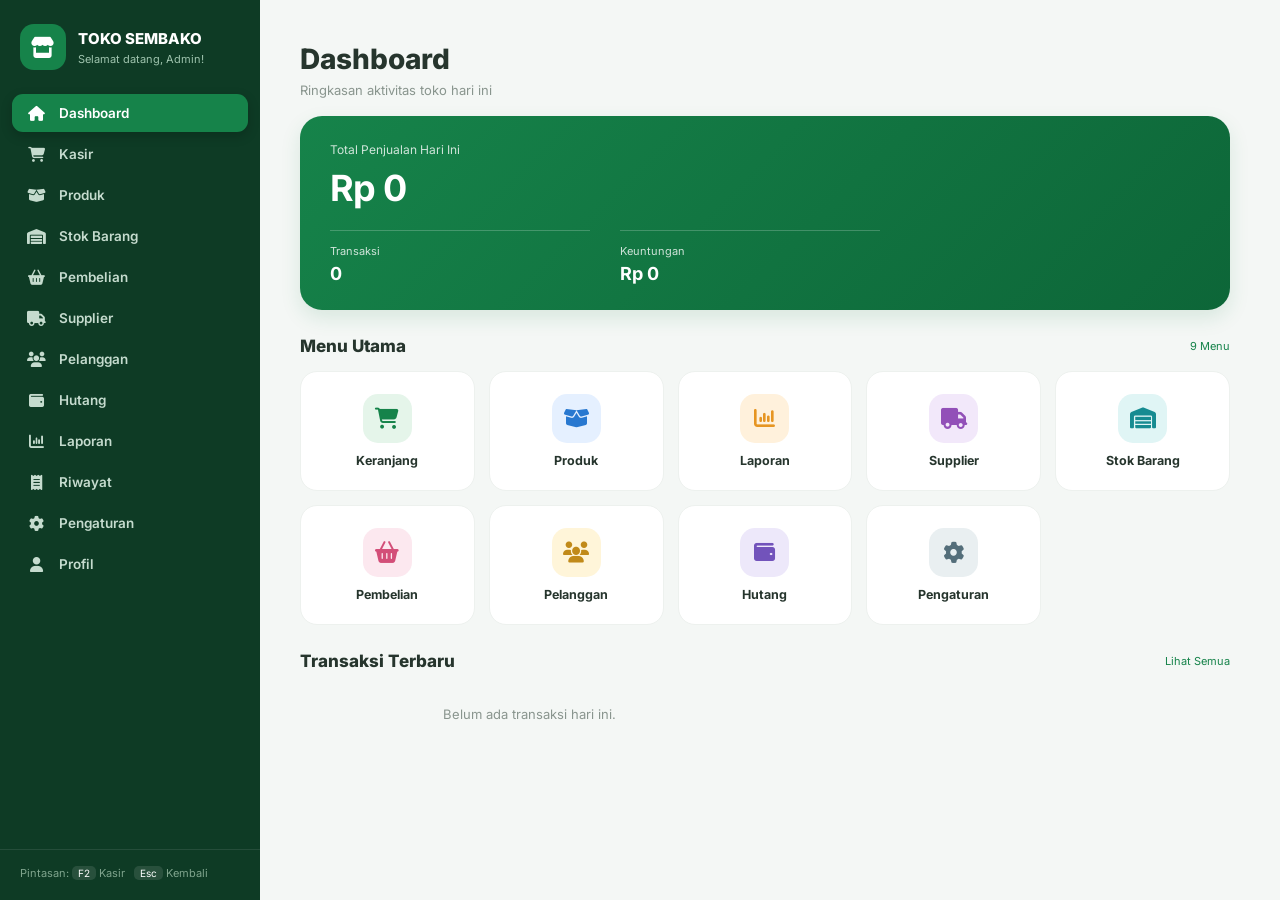
==== offline-desktop/index.html @ 03334be5 "Ralat: logo baru hanya untuk ikon aplikasi terpasang, bukan di dalam aplikasi - kembalikan logo di h" ====
<!DOCTYPE html>
<html lang="id">
<head>
<meta charset="UTF-8">
<meta name="viewport" content="width=device-width, initial-scale=1.0">
<meta name="theme-color" content="#0f2a3d">
<link rel="manifest" href="manifest.json">
<link rel="apple-touch-icon" href="apple-touch-icon.png">
<meta name="apple-mobile-web-app-capable" content="yes">
<meta name="mobile-web-app-capable" content="yes">
<meta name="apple-mobile-web-app-title" content="KASIR APPS">
<script>

if ('serviceWorker' in navigator) {
  navigator.serviceWorker.register('sw.js').catch(function () {});
}
</script>
<title>POS Toko Sembako - Versi Komputer (Offline)</title>

<link rel="stylesheet" href="assets/fonts/inter.css">
<link rel="stylesheet" href="assets/fa/all.min.css">

<style>
* {
  margin: 0;
  padding: 0;
  box-sizing: border-box;
  scrollbar-width: thin;
  scrollbar-color: #B9C8BE transparent;
}

*::-webkit-scrollbar {
  width: 4px;
  height: 4px;
}

*::-webkit-scrollbar-track {
  background: transparent;
}

*::-webkit-scrollbar-thumb {
  background: #B9C8BE;
  border-radius: 4px;
}

body {
  font-family: 'Inter', sans-serif;
  background: #F4F7F5;
  color: #26352D;
}

.app {
  width: 100%;
  max-width: 480px;
  min-height: 100vh;
  margin: auto;
  background: #F8FAF9;
  padding-bottom: 90px;
}

/* HEADER */
.header {
  padding: 22px 20px;
  display: flex;
  align-items: center;
  gap: 12px;
}

.logo {
  width: 46px;
  height: 46px;
  background: #16834A;
  color: white;
  display: flex;
  align-items: center;
  justify-content: center;
  border-radius: 14px;
  font-size: 21px;
}

.brand {
  flex: 1;
}

.brand h3 {
  font-size: 15px;
  font-weight: 800;
}

.brand p {
  font-size: 11px;
  color: #89958E;
  margin-top: 4px;
}

.profile {
  width: 40px;
  height: 40px;
  background: #E5F5EA;
  color: #16834A;
  border-radius: 50%;
  display: grid;
  place-items: center;
  font-size: 20px;
}

/* CONTENT */
.content {
  padding: 0 20px;
}

.heading {
  margin: 8px 0 18px;
}

.heading h1 {
  font-size: 24px;
  font-weight: 800;
}

.heading p {
  font-size: 12px;
  color: #89958E;
  margin-top: 6px;
}

/* SUMMARY */
.summary {
  background: linear-gradient(135deg, #16834A, #0D6638);
  border-radius: 20px;
  padding: 20px;
  color: white;
  box-shadow: 0 8px 20px #16834A20;
}

.summary-label {
  font-size: 12px;
  opacity: .8;
}

.summary h2 {
  font-size: 27px;
  margin: 9px 0 20px;
  letter-spacing: -1px;
}

.summary-info {
  display: grid;
  grid-template-columns: 1fr 1fr;
  gap: 15px;
}

.info-item {
  border-top: 1px solid #ffffff35;
  padding-top: 13px;
}

.info-item small {
  display: block;
  opacity: .8;
  font-size: 11px;
  margin-bottom: 5px;
}

.info-item strong {
  font-size: 14px;
}

/* MENU */
.section-title {
  display: flex;
  align-items: center;
  justify-content: space-between;
  margin: 26px 0 15px;
}

.section-title h3 {
  font-size: 17px;
  font-weight: 800;
}

.section-title span {
  font-size: 11px;
  color: #16834A;
}

.menu-grid {
  display: grid;
  grid-template-columns: repeat(3, 1fr);
  gap: 12px;
}

.menu-card {
  background: white;
  min-height: 112px;
  border: 1px solid #EDF1EE;
  border-radius: 17px;
  display: flex;
  flex-direction: column;
  align-items: center;
  justify-content: center;
  gap: 10px;
  cursor: pointer;
  transition: .2s;
}

.menu-card:active {
  transform: scale(.94);
  background: #F1F8F3;
}

.menu-icon {
  width: 49px;
  height: 49px;
  display: grid;
  place-items: center;
  border-radius: 15px;
  font-size: 21px;
}

.menu-card span {
  font-size: 11px;
  font-weight: 700;
}

/* ICON COLORS */
.green { background:#E5F5EA; color:#16834A; }
.blue { background:#E5F0FF; color:#2878D0; }
.orange { background:#FFF1DC; color:#E69522; }
.purple { background:#F2E8FA; color:#9250B8; }
.cyan { background:#E0F5F5; color:#168B91; }
.pink { background:#FCE8EF; color:#D34E78; }
.yellow { background:#FFF5D9; color:#C18A19; }
.violet { background:#EDE8FA; color:#7253BB; }
.gray { background:#E9EFF1; color:#546E7A; }

/* TRANSACTIONS */
.transaction-list {
  display: flex;
  flex-direction: column;
  gap: 10px;
}

.transaction {
  background: white;
  padding: 13px;
  border-radius: 15px;
  display: flex;
  align-items: center;
  gap: 12px;
  border: 1px solid #EDF1EE;
}

.transaction-icon {
  width: 42px;
  height: 42px;
  background: #E5F5EA;
  color: #16834A;
  border-radius: 12px;
  display: grid;
  place-items: center;
}

.transaction-detail {
  flex: 1;
}

.transaction-detail strong {
  font-size: 12px;
  display: block;
}

.transaction-detail small {
  color: #99A39C;
  font-size: 10px;
  display: block;
  margin-top: 5px;
}

.price {
  color: #16834A;
  font-size: 12px;
  font-weight: 800;
}

/* BOTTOM NAVIGATION */
.bottom-nav {
  position: fixed;
  bottom: 0;
  left: 50%;
  transform: translateX(-50%);
  width: 100%;
  max-width: 480px;
  height: 72px;
  background: white;
  border-top: 1px solid #EDF1EE;
  display: flex;
  justify-content: space-around;
  align-items: center;
  z-index: 10;
  padding-bottom: env(safe-area-inset-bottom);
}

.nav-item {
  border: none;
  background: none;
  display: flex;
  flex-direction: column;
  align-items: center;
  gap: 5px;
  color: #A2ADA5;
  font-size: 10px;
  cursor: pointer;
}

.nav-item i {
  font-size: 19px;
}

.nav-item.active {
  color: #16834A;
  font-weight: 700;
}

.feature-modal {
  position: fixed;
  inset: 0;
  z-index: 20;
  display: none;
  align-items: flex-end;
  justify-content: center;
  background: #17251dcc;
}

.feature-modal.open { display: flex; }
.feature-modal.open:not(.cashier-mode) { align-items: stretch; background: #F8FAF9; }
.feature-modal.open:not(.cashier-mode) .feature-panel {
  width: 100%;
  max-width: 480px;
  height: 100vh;
  height: 100dvh;
  max-height: 100vh;
  max-height: 100dvh;
  padding: 20px 20px 0;
  border-radius: 0;
  display: flex;
  flex-direction: column;
  overflow: hidden;
  position: relative;
}
.feature-modal.open:not(.cashier-mode) .feature-header { flex: 0 0 auto; }
.feature-modal.open:not(.cashier-mode) #featureContent { min-height: 0; flex: 1; overflow-y: auto; margin-right: -20px; padding: 0 20px calc(92px + env(safe-area-inset-bottom)) 0; }
.feature-modal.open:not(.cashier-mode) .feature-bottom-nav {
  position: fixed;
  left: 50%;
  bottom: 0;
  transform: translateX(-50%);
  width: 100%;
  max-width: 480px;
  height: calc(72px + env(safe-area-inset-bottom));
  flex: 0 0 auto;
  margin: 0;
  padding-bottom: env(safe-area-inset-bottom);
  z-index: 21;
}
.feature-modal.cashier-mode {
  align-items: stretch;
  background: #F8FAF9;
}
.feature-modal.cashier-mode .feature-panel {
  height: 100vh;
  max-height: 100vh;
  padding: 0;
  border-radius: 0;
  overflow: hidden;
  display: flex;
  flex-direction: column;
}
.feature-modal.cashier-mode .feature-header { display: none; }
.feature-modal.cashier-mode .feature-bottom-nav { display: none; }
.feature-modal.cashier-mode #featureContent {
  min-height: 0;
  flex: 1;
  display: flex;
  flex-direction: column;
}

.feature-panel {
  width: 100%;
  max-width: 480px;
  max-height: 92vh;
  overflow-y: auto;
  padding: 20px;
  border-radius: 22px 22px 0 0;
  background: #F8FAF9;
}

.feature-header {
  display: flex;
  align-items: center;
  justify-content: space-between;
  margin-bottom: 18px;
}

.feature-header h2 { font-size: 20px; }
.feature-header { gap: 12px; }
.feature-close {
  width: 36px;
  height: 36px;
  border: 0;
  border-radius: 50%;
  background: #E9EFF1;
  color: #26352D;
  font-size: 18px;
  cursor: pointer;
}

.feature-form, .feature-card {
  padding: 15px;
  margin-bottom: 12px;
  border: 1px solid #EDF1EE;
  border-radius: 15px;
  background: white;
}

.feature-form { display: grid; gap: 10px; }
.feature-form > label { color: #53645A; font-size: 12px; font-weight: 700; margin-bottom: -6px; }
.feature-form h3, .feature-card h3 { font-size: 14px; margin-bottom: 4px; }
.feature-form input, .feature-form select, .feature-form textarea {
  width: 100%;
  min-height: 42px;
  padding: 10px 12px;
  border: 1px solid #DCE5DF;
  border-radius: 10px;
  background: white;
  color: #26352D;
  font: inherit;
  font-size: 13px;
}
.feature-form button, .feature-button {
  min-height: 42px;
  border: 0;
  border-radius: 10px;
  padding: 10px 14px;
  background: #16834A;
  color: white;
  font: inherit;
  font-size: 13px;
  font-weight: 700;
  cursor: pointer;
}
.feature-button.secondary { background: #E5F5EA; color: #16834A; }
.feature-button.danger { background: #FCE8EF; color: #B8335D; }
.feature-row { display: flex; align-items: center; gap: 10px; }
.feature-row > :first-child { flex: 1; }
.feature-card p { margin-top: 7px; color: #718078; font-size: 12px; line-height: 1.5; }
.feature-empty { padding: 20px; text-align: center; color: #89958E; font-size: 13px; }
.feature-total { padding: 15px; margin: 12px 0; border-radius: 13px; background: #E5F5EA; color: #16834A; font-weight: 800; }
.purchase-status { display: inline-block; margin-top: 8px; padding: 5px 9px; border-radius: 20px; background: #FFF1DC; color: #A66A10; font-size: 11px; font-weight: 700; }
.purchase-status.paid { background: #E5F5EA; color: #16834A; }
.purchase-details { margin-top: 10px; color: #718078; font-size: 12px; }
.purchase-details summary { color: #16834A; font-weight: 700; cursor: pointer; }
.purchase-actions { display: flex; flex-wrap: wrap; gap: 8px; margin-top: 10px; }
.purchase-actions button { min-height: 36px; padding: 8px 10px; font-size: 11px; }
.cashier-page-header {
  min-height: 58px;
  padding: 10px 16px;
  display: flex;
  align-items: center;
  justify-content: space-between;
  gap: 12px;
  color: white;
  background: #16834A;
  border-bottom: 3px solid #C8A64B;
}
  .cashier-page-header strong { font-size: 15px; font-weight: 800; cursor: pointer; }

.cashier-page-header span { font-size: 13px; white-space: nowrap; }
.cashier-page-content { flex: 1; min-height: 0; overflow-y: auto; margin-right: -12px; padding: 14px 12px 20px; }
.cashier-search { display: flex; gap: 8px; margin-bottom: 10px; }
.cashier-search input { flex: 1; min-width: 0; min-height: 54px; padding: 12px 14px; border: 1px solid #DCE5DF; border-radius: 13px; background: white; color: #26352D; font: inherit; font-size: 15px; }
.camera-button { width: 50px; min-width: 50px; border: 1px solid #DCE5DF; border-radius: 12px; background: white; color: #16834A; font-size: 18px; cursor: pointer; }
.cashier-results { display: grid; gap: 8px; margin-bottom: 10px; }
.cashier-product { width: 100%; text-align: left; border: 1px solid #EDF1EE; border-radius: 12px; padding: 12px; background: white; color: #26352D; cursor: pointer; }
.cashier-product strong, .cashier-product small { display: block; }
.cashier-product small { margin-top: 5px; color: #718078; }
.cashier-cart { display: grid; gap: 9px; }
.cashier-cart-item { padding: 13px; border: 1px solid #DCE5DF; border-left: 4px solid #C8A64B; border-radius: 14px; background: white; }
.cashier-item-top, .cashier-item-bottom { display: flex; align-items: center; justify-content: space-between; gap: 10px; }
.cashier-item-top strong { min-width: 0; overflow-wrap: anywhere; font-size: 14px; }
.cashier-remove { border: 0; background: transparent; color: #89958E; font-size: 16px; cursor: pointer; padding: 4px; }
.cashier-item-bottom { margin-top: 10px; }
.cashier-price-edit { display: inline-flex; align-items: center; gap: 8px; padding: 8px 10px; border: 1px dashed #B9C8BE; border-radius: 10px; background: #F4F7F5; color: #26352D; font-weight: 700; font-size: 12px; cursor: pointer; white-space: nowrap; }
.cashier-quantity { display: flex; align-items: center; gap: 8px; }
.cashier-quantity button { width: 38px; height: 38px; border: 1px solid #DCE5DF; border-radius: 11px; background: white; color: #16834A; font-size: 19px; cursor: pointer; }
.cashier-quantity strong { min-width: 16px; text-align: center; }
.cashier-line-total { text-align: right; font-size: 13px; font-weight: 800; white-space: nowrap; }
.cashier-empty { padding: 24px 12px; text-align: center; color: #89958E; font-size: 13px; }
.cashier-bottom { flex: 0 0 auto; padding: 10px 12px 0; background: #F8FAF9; border-top: 1px solid #E5EBE7; }
.cashier-bottom .cashier-bottom-nav {
  position: static;
  left: auto;
  bottom: auto;
  transform: none;
  width: calc(100% + 24px);
  max-width: none;
  height: 72px;
  margin: 8px -12px 0;
  padding-bottom: env(safe-area-inset-bottom);
  border-radius: 0;
}
.cashier-total { display: flex; align-items: center; justify-content: space-between; gap: 12px; padding: 12px 14px; border-radius: 15px; background: #16834A; color: white; box-shadow: 0 5px 16px #16834A26; }
.cashier-total small { display: block; margin-bottom: 4px; opacity: .82; font-size: 11px; }
.cashier-total strong { font-size: 19px; }
.cashier-pay { width: auto; min-width: 104px; background: #C8A64B; color: #26352D; }
.cashier-pay:disabled { opacity: .55; cursor: not-allowed; }
.cashier-nav { min-height: 56px; display: flex; justify-content: space-around; align-items: center; margin-top: 8px; background: white; border: 1px solid #EDF1EE; border-radius: 13px; }
.cashier-nav button { border: 0; background: none; color: #89958E; display: grid; justify-items: center; gap: 3px; font-size: 10px; cursor: pointer; }
.cashier-nav button i { font-size: 17px; }
.cashier-nav button.active { color: #16834A; font-weight: 700; }
.product-tools { display: grid; gap: 9px; margin-bottom: 12px; }
.product-tools input, .product-tools select { width: 100%; min-height: 48px; padding: 11px 13px; border: 1px solid #DCE5DF; border-radius: 12px; background: white; color: #26352D; font: inherit; font-size: 13px; }
.product-sort-label { margin-top: 2px; color: #718078; font-size: 12px; font-weight: 700; }
.product-hint { color: #89958E; font-size: 11px; }
.report-filters { grid-template-columns: repeat(2, minmax(0, 1fr)); gap: 7px 9px; }
.report-filters .product-sort-label:first-child,
.report-filters #reportPeriod { grid-column: 1 / -1; }
.report-filters .product-sort-label { margin-top: 0; }
.report-filters input,
.report-filters select { min-width: 0; min-height: 42px; padding: 9px 10px; }
.report-chart { min-height: 150px; display: flex; align-items: stretch; gap: 6px; overflow-x: auto; padding: 12px 2px 0; }
.report-chart-day { min-width: 35px; flex: 1; display: flex; flex-direction: column; align-items: center; justify-content: flex-end; gap: 7px; color: #89958E; font-size: 9px; }
.report-chart-bars { width: 100%; height: 118px; display: flex; align-items: flex-end; justify-content: center; gap: 3px; border-bottom: 1px solid #DCE5DF; }
.report-bar { width: 9px; min-height: 3px; border-radius: 5px 5px 0 0; }
.sales-bar { background: #16834A; }
.profit-bar { background: #C8A64B; }
.report-legend { display: flex; flex-wrap: wrap; gap: 8px 14px; color: #718078; font-size: 11px; }
.report-scale-note { margin-top: 6px; color: #89958E; font-size: 10px; line-height: 1.4; }
.report-legend span:first-child { color: #16834A; }
.report-legend span:last-child { color: #A7832F; }
.low-stock-item { display: flex; justify-content: space-between; gap: 10px; padding: 9px 0; border-bottom: 1px solid #EDF1EE; }
.low-stock-item:last-child { border-bottom: 0; }
.low-stock-item span { color: #B8335D; font-weight: 700; white-space: nowrap; }
 .product-transfer { max-width: 900px; }
.product-transfer .product-import-form { max-width: none; padding: 0; margin: 12px 0 0; border: 0; }
.product-list { display: grid; gap: 9px; padding-bottom: 75px; }
.product-list-item { min-height: 72px; display: flex; align-items: center; gap: 12px; padding: 12px; border: 1px solid #EDF1EE; border-radius: 14px; background: white; touch-action: manipulation; user-select: none; -webkit-user-select: none; }
.product-list-icon { width: 44px; height: 44px; flex: 0 0 44px; display: grid; place-items: center; border-radius: 12px; background: #E5F5EA; color: #16834A; }
.product-list-detail { min-width: 0; flex: 1; }
.product-list-detail strong, .product-list-detail small { display: block; overflow-wrap: anywhere; }
.product-list-detail strong { font-size: 13px; }
.product-list-detail small { margin-top: 5px; color: #718078; font-size: 11px; }
.product-list-arrow { color: #A2ADA5; font-size: 12px; }
.product-add-button { position: fixed; z-index: 22; right: max(20px, calc((100vw - 440px) / 2)); bottom: max(92px, calc(72px + env(safe-area-inset-bottom))); width: 56px; height: 56px; border: 0; border-radius: 50%; background: #16834A; color: white; box-shadow: 0 6px 18px #16834A55; font-size: 21px; cursor: pointer; }
@media (min-width: 600px) {
  .feature-modal.cashier-mode { align-items: center; }
  .feature-modal.cashier-mode .feature-panel { height: min(900px, 94vh); max-height: 94vh; border-radius: 22px; }
}
.payment-overlay { position: fixed; inset: 0; z-index: 30; display: flex; align-items: center; justify-content: center; padding: 20px; background: #17251dcc; }
.payment-box { width: 100%; max-width: 440px; padding: 20px; border-radius: 20px; background: #F8FAF9; box-shadow: 0 12px 40px #0003; }
.payment-box h3 { margin-bottom: 14px; }
.payment-change { padding: 12px 14px; border-radius: 12px; background: #E5F5EA; color: #16834A; font-size: 13px; font-weight: 700; }
.payment-change strong { display: block; margin-top: 4px; font-size: 18px; }
.payment-quick-amounts { display: grid; grid-template-columns: repeat(3, minmax(0, 1fr)); gap: 8px; }
.payment-quick-amounts button { min-width: 0; padding: 10px 6px; font-size: 12px; }
.payment-quick-amounts button.selected { background: #16834A; color: white; box-shadow: 0 0 0 2px #16834A30; }
.payment-success { text-align: center; padding: 12px 4px 4px; }
.payment-success-icon { color: #16834A; font-size: 58px; margin: 8px 0 14px; }
.payment-success h3 { margin-bottom: 8px; font-size: 22px; }
.payment-success p { color: #718078; font-size: 13px; }
.payment-success-actions { display: grid; grid-template-columns: 1fr 1fr; gap: 10px; margin-top: 20px; }
.receipt-print { display: none; }
@page { size: 58mm auto; margin: 0; }
@media print {
  body.printing-receipt { width: 58mm !important; min-width: 0 !important; margin: 0 !important; padding: 0 !important; }
  body.printing-receipt * { visibility: hidden !important; }
  body.printing-receipt #receiptPrint,
  body.printing-receipt #receiptPrint * { visibility: visible !important; }
  body.printing-receipt #receiptPrint {
    display: block !important;
    position: absolute;
    left: 0;
    top: 0;
    width: 58mm;
    max-width: 58mm;
    padding: 2mm;
    box-sizing: border-box;
    color: #111;
    background: white;
    font: 10px Arial, sans-serif;
    overflow-wrap: anywhere;
  }
  #receiptPrint h2 { font-size: 14px; }
  #receiptPrint h2, #receiptPrint p { margin: 0 0 6px; }
  #receiptPrint .receipt-header { text-align: center; }
  #receiptPrint .receipt-header h2 { margin-bottom: 4px; }
  #receiptPrint .receipt-line { display: flex; justify-content: space-between; align-items: flex-start; gap: 4px; margin: 5px 0; }
  #receiptPrint .receipt-line span, #receiptPrint .receipt-line strong { min-width: 0; overflow-wrap: anywhere; }
  #receiptPrint .receipt-divider { border-top: 1px dashed #555; margin: 8px 0; }
}
.scanner-video { width: 100%; border-radius: 14px; background: #17251d; }
.camera-overlay { position: fixed; inset: 0; z-index: 40; display: flex; align-items: center; justify-content: center; padding: 20px; background: #17251dcc; }
.camera-box { width: 100%; max-width: 440px; padding: 18px; border-radius: 20px; background: #F8FAF9; }
 .camera-box p { margin: 10px 0; color: #718078; font-size: 13px; }
 .history-transaction { cursor: pointer; }
.history-transaction:focus-visible { outline: 3px solid #16834A55; outline-offset: 2px; }
.history-detail-box { max-height: min(88vh, 720px); overflow-y: auto; padding: 26px 24px 22px; background: #fff; border-radius: 14px; }
.history-receipt { max-width: 430px; margin: 0 auto; color: #26352D; }
.history-receipt-header { text-align: center; padding-bottom: 14px; border-bottom: 1px dashed #C8D4CC; }
.history-receipt-header h2 { margin: 0 0 5px; color: #0E3B25; font-size: 20px; font-weight: 900; }
.history-receipt-header p { margin: 3px 0; color: #718078; font-size: 12px; line-height: 1.45; }
.history-receipt-date { padding: 12px 0; border-bottom: 1px dashed #C8D4CC; color: #718078; text-align: center; font: 12px 'Cascadia Mono','Consolas',monospace; }
.history-detail-items { display: grid; gap: 10px; max-height: 34vh; overflow-y: auto; margin: 12px 0; padding: 4px 0 13px; border-bottom: 1px dashed #C8D4CC; }
.history-detail-item { display: flex; justify-content: space-between; align-items: flex-start; gap: 12px; font-size: 13px; }
.history-detail-item > span { min-width: 0; }
.history-detail-item strong { overflow-wrap: anywhere; }
.history-detail-item small { display: block; margin-top: 4px; color: #718078; }
.history-receipt-summary { display: grid; gap: 9px; }
.history-receipt-row { display: flex; justify-content: space-between; gap: 12px; font-size: 14px; }
.history-receipt-row strong { text-align: right; }
.history-receipt-row.grand { margin-top: 2px; font-size: 16px; font-weight: 800; }
.history-receipt-actions { display: grid; grid-template-columns: 1fr 1.5fr; gap: 9px; margin-top: 20px; }
.history-receipt-actions .feature-button { min-height: 48px; }
.history-receipt-actions .history-edit-button { grid-column: 1 / -1; background: #FFF1DC; color: #A66A10; }
.history-receipt-actions .history-delete-button { grid-column: 1 / -1; background: #FCE8EF; color: #B8335D; }
.product-limit-overlay { position: fixed; inset: 0; z-index: 50; display: flex; align-items: center; justify-content: center; padding: 18px; background: #17251dcc; }
.product-limit-box { position: relative; width: 100%; max-width: 420px; padding: 24px 20px 20px; border-radius: 22px; background: #F8FAF9; box-shadow: 0 12px 40px #0003; text-align: center; }
.product-limit-close { position: absolute; top: 14px; right: 14px; }
.product-limit-icon { width: 58px; height: 58px; display: grid; place-items: center; margin: 0 auto 14px; border-radius: 18px; background: #FFF1DC; color: #E69522; font-size: 25px; }
.product-limit-box h2 { padding: 0 22px; font-size: 19px; }
.product-limit-box > p { margin: 10px 0 18px; color: #718078; font-size: 13px; line-height: 1.55; }
.whatsapp-activation { display: flex; align-items: center; justify-content: center; gap: 8px; width: 100%; min-height: 46px; background: #16834A; color: white; text-decoration: none; }


@media (min-width: 600px) {
  .feature-modal { align-items: center; }
  .feature-panel { border-radius: 22px; }

  body {
    padding: 20px 0;
  }

  .app {
    border-radius: 24px;
    overflow: hidden;
    box-shadow: 0 10px 50px #00000012;
  }

  .bottom-nav {
    bottom: 20px;
    border-radius: 0 0 24px 24px;
  }
}

/* AKUN */
.akun-banner{display:flex;align-items:flex-start;gap:12px;background:#E5F5EA;border:1px solid #CFE9D9;border-radius:16px;padding:13px 14px;margin:0 0 16px}
.akun-banner[hidden]{display:none}
.akun-banner > i{color:#16834A;font-size:18px;margin-top:2px}
.akun-banner > div{flex:1;min-width:0}
.akun-banner strong{display:block;font-size:13px;color:#0D6638}
.akun-banner p{font-size:12px;color:#3d5a49;margin-top:3px;line-height:1.45}
.akun-banner .aksi{display:flex;gap:8px;margin-top:10px}
.akun-banner .aksi button{border:0;border-radius:10px;font:inherit;font-size:12px;font-weight:700;padding:8px 12px;cursor:pointer}
.akun-banner .masuk{background:#16834A;color:#fff}
.akun-banner .nanti{background:transparent;color:#0D6638}
.akun-row{display:flex;align-items:center;gap:12px;margin:12px 0 4px}
.akun-row > div{min-width:0}
.akun-row img,.akun-avatar{width:40px;height:40px;border-radius:50%;background:#E5F5EA;color:#16834A;display:grid;place-items:center;object-fit:cover;flex:none}
.akun-row strong{display:block;font-size:13px}
.akun-row small{display:block;font-size:11px;color:#89958E;overflow:hidden;text-overflow:ellipsis;white-space:nowrap}

/* ===== LENCANA "1" DI PROFIL (ajakan login) ===== */
.side-item, .nav-item { position: relative; }
.notif-badge { position: absolute; top: 50%; right: 14px; transform: translateY(-50%); min-width: 20px; height: 20px; padding: 0 6px; border-radius: 10px; background: #E5484D; color: #fff; font-size: 11px; font-weight: 800; line-height: 20px; text-align: center; box-shadow: 0 0 0 2px #0E3B25; animation: badge-pulse 2s ease-in-out infinite; }
.nav-item .notif-badge { top: 4px; right: calc(50% - 22px); transform: none; box-shadow: 0 0 0 2px #fff; }
.profile .notif-badge { top: -4px; right: -4px; transform: none; box-shadow: 0 0 0 2px #fff; }
.profile { position: relative; }
@keyframes badge-pulse { 0%, 100% { opacity: 1; } 50% { opacity: .65; } }
@media (prefers-reduced-motion: reduce) { .notif-badge { animation: none; } }
@media (max-width: 900px) { .side-item .notif-badge { top: 6px; right: calc(50% - 22px); transform: none; } }
.akun-card.belum { border: 1px solid #F2C14E; background: #FFFBEF; }

/* ===== HUTANG: tampilan rapi ===== */
#featureContent .debt-form, .debt-summary, .debt-list-head, .debt-hint, .debt-card { max-width: 760px; }
.debt-summary { display: grid; grid-template-columns: 1fr 1fr; gap: 12px; margin-bottom: 12px; }
.debt-summary > div { padding: 14px 18px; border-radius: 14px; background: #E5F5EA; }
.debt-summary small { display: block; color: #4C6B58; font-size: 11.5px; font-weight: 700; }
.debt-summary strong { display: block; margin-top: 4px; color: #0D6638; font-size: 20px; }
.debt-form-row { display: grid; grid-template-columns: minmax(0, 1fr) minmax(0, 200px) auto; gap: 10px; }
.debt-list-head { display: flex; align-items: center; justify-content: space-between; gap: 10px; margin: 20px 0 4px; }
.debt-list-head h3 { font-size: 15px; }
.debt-transfer { display: flex; gap: 8px; }
.debt-transfer .feature-button { min-height: 36px; padding: 0 12px; font-size: 12px; }
.debt-hint { margin: 0 0 10px; color: #89958E; font-size: 11.5px; line-height: 1.45; }
.debt-card { padding: 16px 18px; }
.debt-main { display: flex; align-items: center; justify-content: space-between; gap: 12px; }
.debt-info { min-width: 0; }
.debt-info h3 { margin: 0; font-size: 15px; overflow-wrap: anywhere; }
.debt-info small { display: block; margin-top: 3px; color: #718078; font-size: 12px; }
.debt-remaining { flex: none; text-align: right; }
.debt-remaining small { display: block; color: #89958E; font-size: 11px; }
.debt-remaining strong { display: block; color: #B35A00; font-size: 17px; }
.debt-remaining.paid strong { color: #16834A; }
.debt-remaining .purchase-status { margin-top: 6px; }
.debt-pay { display: flex; gap: 8px; margin-top: 12px; padding-top: 12px; border-top: 1px solid #EDF1EE; }
.debt-pay input { flex: 1; min-width: 0; min-height: 42px; padding: 10px 12px; border: 1px solid #DCE5DF; border-radius: 10px; background: white; color: #26352D; font: inherit; font-size: 13px; }
@media (max-width: 560px) {
  .debt-form-row { grid-template-columns: 1fr; }
  .debt-summary strong { font-size: 17px; }
}

/* ===== PELANGGAN / SUPPLIER / PEMBELIAN / PENGATURAN: tampilan rapi ===== */
#featureContent .tidy-form, .tidy-summary, .tidy-head, .tidy-hint, .tidy-contact, .tidy-purchase, .tidy-request { max-width: 760px; }
.tidy-summary { display: grid; grid-template-columns: repeat(3, minmax(0, 1fr)); gap: 12px; margin-bottom: 12px; }
.tidy-summary > div { padding: 14px 18px; border-radius: 14px; background: #E5F5EA; }
.tidy-summary small { display: block; color: #4C6B58; font-size: 11.5px; font-weight: 700; }
.tidy-summary strong { display: block; margin-top: 4px; color: #0D6638; font-size: 18px; overflow-wrap: anywhere; }
.tidy-form-row { display: grid; grid-template-columns: minmax(0, 1fr) minmax(0, 1fr) auto; gap: 10px; }
.tidy-two { display: grid; grid-template-columns: 1fr 1fr; gap: 10px; }
.tidy-pay-row { display: grid; grid-template-columns: minmax(0, 220px) minmax(0, 1fr); gap: 10px; }
.tidy-head { display: flex; align-items: center; justify-content: space-between; gap: 10px; margin: 20px 0 8px; }
.tidy-head h3 { font-size: 15px; }
.tidy-transfer { display: flex; gap: 8px; }
.tidy-transfer .feature-button { min-height: 36px; padding: 0 12px; font-size: 12px; }
.tidy-hint { margin: 0 0 10px; color: #89958E; font-size: 11.5px; line-height: 1.45; }
.tidy-contact { display: flex; align-items: center; gap: 12px; padding: 12px 16px; margin-bottom: 10px; }
.tidy-avatar { flex: none; width: 40px; height: 40px; display: grid; place-items: center; border-radius: 50%; background: #E5F5EA; color: #16834A; font-size: 16px; }
.tidy-info { flex: 1; min-width: 0; }
.tidy-info h3 { margin: 0; font-size: 14.5px; overflow-wrap: anywhere; }
.tidy-info small { display: block; margin-top: 2px; color: #718078; font-size: 12px; }
.tidy-contact .feature-button { flex: none; min-height: 36px; padding: 0 14px; font-size: 12px; }
.tidy-purchase { padding: 16px 18px; }
.tidy-main { display: flex; align-items: center; justify-content: space-between; gap: 12px; }
.tidy-right { flex: none; text-align: right; }
.tidy-right strong { display: block; color: #26352D; font-size: 16px; }
.tidy-right .purchase-status { margin-top: 6px; }
.tidy-purchase .purchase-details { margin-top: 12px; padding-top: 10px; border-top: 1px solid #EDF1EE; }
.tidy-item { display: grid; gap: 9px; margin: 0 0 10px; padding: 12px; background: #F8FAF9; }
.tidy-item .tidy-item-del { justify-self: end; min-height: 34px; padding: 0 12px; font-size: 12px; }
a.tidy-wa { display: flex; align-items: center; justify-content: center; gap: 8px; margin-top: 12px; text-decoration: none; }
@media (max-width: 560px) {
  .tidy-form-row, .tidy-two, .tidy-pay-row { grid-template-columns: 1fr; }
  .tidy-summary { grid-template-columns: 1fr 1fr; }
  .tidy-summary strong { font-size: 16px; }
}

/* ===== PROFIL & PENGATURAN ===== */
.tidy-field label { display: block; margin-bottom: 6px; color: #53645A; font-size: 12px; font-weight: 700; }

/* ===== VERSI KOMPUTER ===== */
:root { --side-w: 260px; }
html { scrollbar-gutter: stable; overflow-x: hidden; }
body { padding: 0 !important; background: #F4F7F5; overflow-x: hidden; }
.sidebar { position: fixed; z-index: 25; top: 0; left: 0; bottom: 0; width: var(--side-w); display: flex; flex-direction: column; background: #0E3B25; color: #fff; overflow-y: auto; }
.sidebar .header { padding: 24px 20px 18px; }
.sidebar .brand h3 { font-size: 15px; color: #fff; }
.sidebar .brand p { color: #9FC4AE; }
.sidebar .profile { display: none; }
.side-nav { display: grid; gap: 3px; padding: 6px 12px; flex: 1; align-content: start; }
.side-item { display: flex; align-items: center; gap: 13px; width: 100%; padding: 11px 14px; border: 0; border-radius: 11px; background: transparent; color: #C5DBCE; font: inherit; font-size: 13.5px; font-weight: 600; text-align: left; cursor: pointer; transition: background .15s, color .15s; }
.side-item i { width: 20px; text-align: center; font-size: 15px; }
.side-item:hover { background: #ffffff14; color: #fff; }
.side-item.active { background: #16834A; color: #fff; box-shadow: 0 4px 12px #0003; }
.side-foot { padding: 16px 20px 20px; color: #7FA48D; font-size: 11px; border-top: 1px solid #ffffff18; }
.side-foot kbd { padding: 1px 6px; border-radius: 5px; background: #ffffff1c; color: #fff; font: inherit; font-size: 10px; }

.app { width: calc(100% - var(--side-w)); max-width: none; margin: 0 0 0 var(--side-w); padding-bottom: 40px; border-radius: 0 !important; box-shadow: none !important; background: #F4F7F5; overflow: visible !important; }
.content { max-width: 1100px; margin: 0 auto; padding: 34px 40px; }
.heading h1 { font-size: 28px; }
.heading p { font-size: 13px; }
.summary { padding: 26px 30px; border-radius: 22px; }
.summary h2 { font-size: 36px; }
.summary-info { grid-template-columns: repeat(2, minmax(0, 260px)); gap: 30px; }
.info-item strong { font-size: 18px; }
.menu-grid { grid-template-columns: repeat(auto-fill, minmax(150px, 1fr)); gap: 14px; }
.menu-card { min-height: 120px; }
.menu-card:hover { border-color: #16834A55; box-shadow: 0 6px 18px #16834A14; transform: translateY(-2px); }
.menu-card span { font-size: 12.5px; }
.transaction-list { display: grid; grid-template-columns: repeat(auto-fill, minmax(320px, 1fr)); gap: 12px; }
.transaction-detail strong { font-size: 13px; }
.section-title span[onclick]:hover { text-decoration: underline; }
.akun-banner { max-width: 640px; }
.bottom-nav, .feature-bottom-nav, .cashier-bottom-nav, .feature-modal .bottom-nav { display: none !important; }

/* modal fitur -> area konten di kanan sidebar */
.feature-modal { left: var(--side-w) !important; }
.feature-modal.open { display: flex; background: #F4F7F5 !important; align-items: stretch !important; }
.feature-modal.open:not(.cashier-mode) .feature-panel { max-width: 1040px !important; width: 100%; margin: 0 auto; padding: 32px 40px 0 !important; background: transparent; }
.feature-modal.open:not(.cashier-mode) #featureContent { margin-right: 0 !important; padding: 0 0 40px 0 !important; }
.feature-header h2 { font-size: 26px; }
.feature-close { width: 40px; height: 40px; transition: background .15s; }
.feature-close:hover { background: #D7E3DA; }
.feature-panel { max-height: none; }
.feature-card, .feature-form { padding: 20px; border-radius: 16px; }
.feature-form { max-width: 560px; }
.payment-overlay .feature-form, .product-limit-box .feature-form, .feature-card .feature-form { max-width: none; }
.product-tools { grid-template-columns: 1fr 220px auto; align-items: end; max-width: 900px; }
.product-tools .product-sort-label, .product-tools .product-hint { grid-column: 1 / -1; }
.product-tools .product-sort-label { display: none; }
.product-list { grid-template-columns: repeat(2, minmax(0, 1fr)); padding-bottom: 90px; }
.product-list-item { cursor: pointer; }
.product-list-item:hover { border-color: #16834A55; background: #FBFDFC; }
.product-add-button { right: 44px !important; bottom: 36px !important; width: 60px; height: 60px; }
.product-add-button:hover { background: #0D6638; }
#stockList, #featureContent > .feature-card { max-width: 760px; }
#stockList { display: grid; grid-template-columns: repeat(2, minmax(0, 1fr)); gap: 12px; max-width: none; }
#stockList .feature-card { margin-bottom: 0; }
.report-filters { grid-template-columns: repeat(auto-fit, minmax(160px, 1fr)); max-width: 760px; }
.report-chart { min-height: 220px; }
.report-chart-bars { height: 180px; }
.report-bar { width: 14px; }
.low-stock-item:hover { background: #FBFDFC; }
.history-transaction { cursor: pointer; }

/* kasir */
.feature-modal.cashier-mode { align-items: stretch !important; }
.feature-modal.cashier-mode .feature-panel { height: 100vh !important; max-height: 100vh !important; width: 100%; max-width: 1040px; margin: 0 auto; border-radius: 0 !important; background: #F8FAF9; box-shadow: 0 0 40px #0000000d; }
.cashier-page-header { min-height: 66px; padding: 12px 28px; }
.cashier-page-header strong { font-size: 18px; }
.cashier-page-content { margin-right: 0; padding: 22px 28px 24px; }
.cashier-search input { min-height: 58px; font-size: 16px; }
.camera-button { width: 58px; min-width: 58px; }
.cashier-results { grid-template-columns: repeat(2, minmax(0, 1fr)); }
.cashier-product:hover { border-color: #16834A66; background: #F1F8F3; }
.cashier-cart-item { padding: 14px 18px; }
.cashier-item-bottom { display: grid; grid-template-columns: auto 1fr auto; gap: 18px; }
.cashier-quantity { justify-content: center; }
.cashier-bottom { padding: 14px 28px; }
.cashier-total { padding: 16px 22px; }
.cashier-total strong { font-size: 26px; }
.cashier-pay { min-width: 160px; min-height: 52px; font-size: 15px; }
.payment-box { max-width: 480px; }

/* kasir: layout keranjang meniru index (tabel kiri, panel kanan) */
.feature-modal.cashier-mode .feature-panel { max-width: 1280px; }
.cashier-grid { display: grid; grid-template-columns: 1.5fr 1fr; gap: 18px; align-items: stretch; }
.cashier-tablewrap { display: flex; flex-direction: column; min-height: 0; max-height: calc(100vh - 66px - 46px); background: white; border-left: 5px solid #C8A64B; border-radius: 12px; box-shadow: 0 8px 22px #16834A24; overflow: hidden; }
.cashier-title-bar { display: flex; align-items: center; justify-content: space-between; padding: 14px 18px; color: white; background: linear-gradient(135deg, #1C9A57, #0F6B3A); border-bottom: 2px solid #C8A64B; }
.cashier-title-bar .ctb-label { display: flex; align-items: center; gap: 8px; font-size: 14px; font-weight: 800; letter-spacing: .02em; }
.cashier-title-bar .ctb-count { font-size: 11.5px; font-weight: 700; padding: 3px 10px; border-radius: 20px; background: #ffffff24; }
.cashier-table-scroll { flex: 1; min-height: 0; overflow: auto; }
.cashier-table { width: 100%; table-layout: fixed; border-collapse: collapse; font-size: 15px; }
.cashier-table thead th { position: sticky; top: 0; z-index: 2; padding: 10px; text-align: left; white-space: nowrap; background: #F4F7F5; color: #5E6E65; font-size: 11px; font-weight: 700; letter-spacing: .03em; text-transform: uppercase; box-shadow: 0 1px 0 #DCE5DF; }
.cashier-table .th-price { width: 150px; }
.cashier-table .th-qty { width: 116px; }
.cashier-table .th-unit { width: 76px; text-align: center; }
.cashier-table .th-total { width: 120px; text-align: right; }
.cashier-table .th-del { width: 44px; }
.cashier-table td { padding: 10px; border-bottom: 1px solid #E5EBE7; vertical-align: middle; color: #26352D; }
.cashier-table tbody tr:last-child td { border-bottom: none; }
.cashier-table tbody tr:hover { background: #F4F7F5; }
.cashier-table .ct-name { font-size: 16px; font-weight: 700; overflow-wrap: anywhere; }
.cashier-table .cashier-price-edit { padding: 4px 6px; margin: -4px -6px; border: 1px dashed transparent; border-radius: 5px; background: none; font: inherit; font-size: 15px; font-weight: 700; color: #26352D; cursor: pointer; white-space: nowrap; }
.cashier-table .cashier-price-edit:hover { border-color: #16834A; background: #E8F4EC; color: #0F6B3A; }
.cashier-table .cashier-price-edit i { font-size: 10.5px; color: #89958E; }
.cashier-table .cashier-quantity { gap: 6px; justify-content: flex-start; }
.cashier-table .cashier-quantity button { width: 28px; height: 28px; border-radius: 6px; font-size: 17px; line-height: 1; background: #F4F7F5; }
.cashier-table .cashier-quantity strong { min-width: 22px; font-size: 16px; }
.cashier-table .ct-unit { text-align: center; }
.cashier-table .unit-tag { display: inline-block; padding: 2px 8px; border-radius: 4px; background: #F4F7F5; color: #718078; font-size: 13px; font-weight: 700; text-transform: lowercase; }
.cashier-table .ct-total { text-align: right; font-size: 16px; font-weight: 800; }
.cashier-table .cashier-remove { font-size: 17px; padding: 6px 8px; }
.cashier-table .cashier-remove:hover { color: #C0392B; }
.cashier-table .cashier-empty { padding: 26px 10px; }
.cashier-side { display: grid; gap: 14px; }
.cashier-panel { padding: 14px; background: white; border: 1px solid #E5EBE7; border-radius: 12px; box-shadow: 0 4px 14px #16834A12; }
.cashier-panel .cashier-label { display: block; margin-bottom: 6px; color: #5E6E65; font-size: 11px; font-weight: 700; letter-spacing: .04em; text-transform: uppercase; }
.cashier-panel .cashier-search { margin-bottom: 0; }
.cashier-panel .cashier-results { grid-template-columns: 1fr; margin: 10px 0 0; max-height: 240px; overflow-y: auto; }
.cashier-panel .cashier-results:empty { display: none; }
.cashier-invoice { text-align: right; }
.cashier-invoice-big { margin-top: 2px; font-size: clamp(26px, 3vw, 38px); font-weight: 900; line-height: 1.15; color: #26352D; }
.cashier-sum-row { display: flex; justify-content: space-between; padding: 6px 0; font-size: 14px; color: #5E6E65; }
.cashier-sum-row.grand { margin-top: 4px; padding-top: 10px; border-top: 1px dashed #DCE5DF; font-size: 17px; font-weight: 800; color: #16834A; }
.cashier-actions { display: flex; gap: 10px; }
.cashier-actions button { min-height: 52px; border: 0; border-radius: 10px; font: inherit; font-size: 15px; font-weight: 800; cursor: pointer; }
.cashier-actions .cashier-cancel { flex: .5; background: transparent; border: 1px solid #DCE5DF; color: #5E6E65; }
.cashier-actions .cashier-cancel:disabled { opacity: .5; cursor: not-allowed; }
.cashier-actions .cashier-cancel:hover { border-color: #C0392B; color: #C0392B; }
.cashier-actions .cashier-pay { flex: 1; min-width: 0; background: #16834A; color: white; }
.cashier-actions .cashier-pay:hover:not(:disabled) { background: #0F6B3A; }
.cashier-actions .cashier-pay:disabled { background: #89958E; opacity: 1; }
@media (max-width: 1100px) {
  .cashier-grid { grid-template-columns: 1fr; }
  .cashier-tablewrap { max-height: 45vh; }
}

/* notifikasi & dialog di dalam aplikasi (pengganti alert/confirm) */
#toastHost { position: fixed; z-index: 90; left: var(--side-w); right: 0; bottom: 24px; display: flex; flex-direction: column; align-items: center; gap: 8px; padding: 0 16px; pointer-events: none; }
.app-toast { max-width: min(520px, 100%); padding: 12px 18px; border-radius: 12px; background: #26352D; color: white; font-size: 14px; font-weight: 600; line-height: 1.4; box-shadow: 0 10px 28px #0000003d; border-left: 5px solid #C8A64B; animation: toastIn .18s ease-out; transition: opacity .35s, transform .35s; }
.app-toast.success { border-left-color: #2FBF71; }
.app-toast.warning { border-left-color: #E5A93B; }
.app-toast.error { border-left-color: #E5533D; }
.app-toast.leaving { opacity: 0; transform: translateY(8px); }
@keyframes toastIn { from { opacity: 0; transform: translateY(8px); } to { opacity: 1; transform: none; } }
.app-dialog-overlay { position: fixed; inset: 0; z-index: 80; display: flex; align-items: center; justify-content: center; padding: 18px; background: #17251dcc; }
.app-dialog { width: 100%; max-width: 440px; padding: 22px; border-radius: 18px; background: white; box-shadow: 0 20px 50px #0000004d; }
.app-dialog h2 { margin-bottom: 8px; font-size: 18px; color: #26352D; }
.app-dialog p { margin-bottom: 16px; color: #5E6E65; font-size: 14px; line-height: 1.5; white-space: pre-line; }
.app-dialog input { width: 100%; min-height: 46px; margin-bottom: 16px; padding: 10px 12px; border: 1px solid #DCE5DF; border-radius: 10px; font: inherit; font-size: 15px; }
.app-dialog input:focus { outline: 2px solid #16834A55; border-color: #16834A; }
.app-dialog-actions { display: flex; justify-content: flex-end; gap: 10px; }
.app-dialog-actions button { min-height: 44px; min-width: 96px; padding: 10px 18px; border: 0; border-radius: 10px; font: inherit; font-size: 14px; font-weight: 700; cursor: pointer; }
.app-dialog-actions .dlg-cancel { background: #E5F5EA; color: #16834A; }
.app-dialog-actions .dlg-ok { background: #16834A; color: white; }
.app-dialog-actions .dlg-ok.danger { background: #C0392B; }
.app-dialog-actions button:focus-visible { outline: 3px solid #C8A64B; outline-offset: 2px; }
 .product-tools .product-add-inline { width: auto; min-height: 48px; padding: 0 20px; white-space: nowrap; border: 0; border-radius: 12px; background: #16834A; color: white; font: inherit; font-size: 14px; font-weight: 700; cursor: pointer; }
.product-tools .product-add-inline:hover { background: #0D6638; }
.product-tools .product-add-inline i { margin-right: 6px; }
.product-toolbar-actions { display: flex; flex-wrap: wrap; align-items: center; gap: 7px; }
.product-tools .product-transfer-button { min-height: 40px; display: inline-flex; align-items: center; justify-content: center; gap: 6px; padding: 0 10px; border: 1px solid #CFE3D5; border-radius: 10px; background: #E5F5EA; color: #16834A; font: inherit; font-size: 11px; font-weight: 800; white-space: nowrap; cursor: pointer; }
.product-tools .product-transfer-button:hover { background: #D6EFDE; }
.product-tools .product-transfer-button i { font-size: 12px; }
.product-import-input { display: none !important; }

/* ===== PRODUK: toolbar rapi (cari + tambah, sortir di bawah) & import/export di baris judul ===== */
.feature-header-actions { display: flex; align-items: center; gap: 8px; margin-left: auto; }
.feature-header-actions:empty { display: none; }
.feature-header-actions .product-transfer-button { min-height: 40px; display: inline-flex; align-items: center; justify-content: center; gap: 6px; padding: 0 14px; border: 1px solid #CFE3D5; border-radius: 10px; background: #E5F5EA; color: #16834A; font: inherit; font-size: 12px; font-weight: 800; white-space: nowrap; cursor: pointer; }
.feature-header-actions .product-transfer-button:hover { background: #D6EFDE; }
.feature-header-actions .product-transfer-button i { font-size: 12px; }
#featureContent .product-tools.product-toolbar { grid-template-columns: minmax(0, 1fr) auto; align-items: stretch; gap: 10px; max-width: 900px; }
#featureContent .product-tools.product-toolbar #productSearch { grid-column: 1; }
#featureContent .product-tools.product-toolbar .product-add-inline { grid-column: 2; grid-row: 1; }
#featureContent .product-tools.product-toolbar #productSort { grid-column: 1; grid-row: 2; }
#featureContent .product-tools.product-toolbar .product-hint { grid-column: 1 / -1; grid-row: 3; margin: 0; }
@media (max-width: 480px) {
  .feature-header-actions .product-transfer-button { padding: 0 10px; font-size: 11px; }
  #featureContent .product-tools.product-toolbar .product-add-inline { padding: 0 14px; }
}
/* Import/Export: di bawah tombol Tambah Produk, sejajar kolom sortir */
#featureContent .product-tools.product-toolbar .product-transfer-inline { grid-column: 2; grid-row: 2; display: flex; gap: 8px; align-items: stretch; }
#featureContent .product-tools.product-toolbar .product-transfer-inline .product-transfer-button { flex: 1; min-height: 48px; padding: 0 14px; font-size: 13px; border-radius: 12px; }
@media (max-width: 480px) {
  #featureContent .product-tools.product-toolbar .product-transfer-inline { gap: 6px; }
  #featureContent .product-tools.product-toolbar .product-transfer-inline .product-transfer-button { padding: 0 9px; font-size: 12px; }
}
.product-toolbar { grid-template-columns: minmax(0, 1fr); }
@media (min-width: 901px) {
  .product-toolbar { grid-template-columns: minmax(0, 1fr) 220px auto; }
  .product-toolbar-actions { grid-column: 1 / -1; justify-content: flex-end; }
}


@media (max-width: 900px) {
  :root { --side-w: 76px; }
  .side-item span, .sidebar .brand, .side-foot { display: none; }
  .side-item { justify-content: center; padding: 13px 0; }
  .sidebar .header { justify-content: center; padding: 18px 0; }
  .content { padding: 24px 20px; }
  .product-list, #stockList { grid-template-columns: 1fr; }
}

/* ===== KASIR: panel kanan (cari produk & pembayaran) + pop-up konfirmasi ===== */
.cashier-side.ks { --ks-navy:#0E3B25; --ks-blue:#16834A; --ks-line:#CFE3D5; --ks-soft:#F1F8F3; --ks-mut:#718078; --ks-mono:'Cascadia Mono','Consolas','DejaVu Sans Mono',Menlo,monospace; display:flex; flex-direction:column; gap:14px; }
@media (min-width: 1101px) { .cashier-side.ks { min-height: calc(100vh - 66px - 46px); } }
.ks-card { padding:14px; background:#fff; border:1px solid var(--ks-line); border-radius:14px; }
.ks-card.ks-grow { flex:1; }
.ks-label { display:block; margin-bottom:6px; color:var(--ks-mut); font-size:11.5px; font-weight:700; letter-spacing:.04em; text-transform:uppercase; }
.ks-row { display:flex; align-items:center; gap:10px; }
.ks-row + .ks-row { margin-top:10px; }
.ks-row .ks-label { margin:0; }
.ks-input { flex:1; min-width:0; height:48px; padding:0 14px; border:1px solid #DCE5DF; border-radius:10px; background:#fff; color:var(--ks-navy); font:inherit; font-size:15px; }
.ks-input::placeholder { color:#89958E; }
.ks-input:focus { outline:none; border-color:var(--ks-blue); box-shadow:0 0 0 3px #16834A25; }
.ks-qty { flex:none; width:72px; padding:0 8px; background:var(--ks-soft); text-align:center; font-family:var(--ks-mono); font-weight:700; }
.ks-btn { height:48px; border:0; border-radius:10px; background:var(--ks-blue); color:#fff; font:inherit; font-size:15px; font-weight:800; cursor:pointer; }
.ks-btn:hover { background:#0D6638; }
.ks-btn-icon { flex:none; width:58px; font-size:18px; }
.ks-btn-grow { flex:1; height:46px; }
.ks-card .cashier-results { grid-template-columns:1fr; margin:10px 0 0; max-height:240px; overflow-y:auto; }
.ks-card .cashier-results:empty { display:none; }
.ks-total-card { text-align:right; }
.ks-total-card .ks-label { margin-bottom:0; }
.ks-total { margin-top:2px; font-family:var(--ks-mono); font-size:clamp(30px,3.4vw,46px); font-weight:800; line-height:1.2; letter-spacing:-1px; color:var(--ks-navy); white-space:nowrap; }
.ks-methods { display:grid; grid-template-columns:1fr 1fr; gap:10px; }
.ks-method { height:48px; border:1px solid var(--ks-line); border-radius:10px; background:var(--ks-soft); color:var(--ks-navy); font:inherit; font-size:15px; font-weight:700; cursor:pointer; }
.ks-method:hover { border-color:var(--ks-blue); }
.ks-method.active { background:var(--ks-blue); border-color:var(--ks-blue); color:#fff; }
.ks-gap { margin-top:14px; }
.ks-cash { width:100%; text-align:right; background:var(--ks-soft); font-family:var(--ks-mono); font-size:21px; font-weight:700; }
.ks-quick { display:grid; grid-template-columns:repeat(3,minmax(0,1fr)); gap:10px; margin-top:10px; }
.ks-quick button { height:48px; border:1px solid var(--ks-line); border-radius:10px; background:#fff; color:var(--ks-navy); font:inherit; font-size:15px; font-weight:800; cursor:pointer; }
.ks-quick button:hover:not(:disabled) { background:var(--ks-soft); }
.ks-quick button.selected { border-color:var(--ks-blue); box-shadow:0 0 0 2px #16834A33; color:var(--ks-blue); }
.ks-quick button:disabled { opacity:.5; cursor:not-allowed; }
.ks-hint { margin-top:10px; min-height:18px; color:var(--ks-mut); font-size:12.5px; }
.ks-hint.bad { color:#c0392b; font-weight:700; }
.ks-actions { display:flex; gap:10px; }
.ks-cancel { flex:.45; height:54px; border:1px solid var(--ks-line); border-radius:10px; background:var(--ks-soft); color:var(--ks-navy); font:inherit; font-size:15px; font-weight:800; cursor:pointer; }
.ks-cancel:hover:not(:disabled) { border-color:#c0392b; color:#c0392b; }
.ks-cancel:disabled { opacity:.5; cursor:not-allowed; }
.ks-pay { flex:1; height:54px; border:0; border-radius:10px; background:var(--ks-blue); color:#fff; font:inherit; font-size:15px; font-weight:800; cursor:pointer; }
.ks-pay:hover:not(:disabled) { background:#0D6638; }
.ks-pay:disabled { background:#89958E; cursor:not-allowed; }

/* pop-up Konfirmasi Pembayaran */
.payment-overlay.kp-overlay { background:#0f1e37b3; }
.kp-box { width:100%; max-width:425px; padding:30px 26px 26px; border-radius:14px; background:#fff; color:#0b2240; box-shadow:0 24px 60px #0006; font-family:'Inter',sans-serif; }
.kp-title { display:flex; align-items:center; gap:10px; margin-bottom:18px; font-size:18px; font-weight:800; }
.kp-row { display:flex; align-items:baseline; justify-content:space-between; gap:14px; padding:12px 0; border-bottom:1px dashed #c3cde0; }
.kp-l { color:#3a4a6b; font-size:13px; font-weight:800; letter-spacing:.04em; text-transform:uppercase; }
.kp-val { font-family:'Cascadia Mono','Consolas','DejaVu Sans Mono',Menlo,monospace; font-size:28px; font-weight:800; white-space:nowrap; }
.kp-val.kp-blue { color:#1f4fb4; }
.kp-row.kp-last { margin-top:4px; padding-top:20px; border-top:2px solid #0b2240; border-bottom:0; }
.kp-val.kp-green { font-size:36px; color:#1f6b4a; }
.kp-val.kp-owe { font-size:36px; color:#b45309; }
.kp-note { margin-top:6px; color:#5d6f93; font-size:13px; }
.kp-actions { display:grid; grid-template-columns:1fr 1fr; gap:10px; margin-top:22px; }
.kp-btn { height:48px; border:1px solid transparent; border-radius:9px; font:inherit; font-size:15px; font-weight:800; cursor:pointer; }
.kp-btn:disabled { opacity:.45; cursor:not-allowed; }
.kp-back { background:#fff; border-color:#c3cde0; color:#22345a; }
.kp-print, .kp-done { background:#1f6b4a; color:#fff; }
.kp-print:hover:not(:disabled), .kp-done:hover { background:#18583c; }
.kp-done { grid-column:1 / -1; }
.kp-btn:focus-visible { outline:3px solid #1f4fb455; outline-offset:2px; }

/* ===== FITUR DARI VERSI HP, DISESUAIKAN UNTUK LAYAR KOMPUTER ===== */
/* Produk: jumlah produk */
.product-count { max-width:900px; margin:2px 2px 10px; color:#5F6F66; font-size:13px; font-weight:600; }
/* Stok: tab + kartu stok menipis */
.stock-tabs { display:flex; gap:8px; max-width:900px; margin-bottom:14px; padding:5px; border-radius:14px; background:#E8EFEA; }
.stock-tabs button { flex:1; display:flex; align-items:center; justify-content:center; gap:8px; min-height:42px; padding:0 14px; border:0; border-radius:10px; background:transparent; color:#53645A; font:inherit; font-size:13px; font-weight:700; cursor:pointer; }
.stock-tabs button:hover { background:#ffffff80; }
.stock-tabs button.active { background:#fff; color:#16834A; box-shadow:0 2px 8px #0000001a; }
.stock-tab-badge { min-width:20px; padding:2px 7px; border-radius:20px; background:#B8335D; color:#fff; font-size:11px; font-weight:800; text-align:center; }
.low-stock-card { display:flex; align-items:center; justify-content:space-between; gap:12px; max-width:900px; }
.low-stock-card .purchase-status { flex:none; margin:0; }
/* Pembelian: pilih produk dengan pencarian, total berjalan, filter riwayat */
.purchase-items-list { display:grid; gap:10px; margin-bottom:10px; }
.purchase-items-list .tidy-item { margin:0; overflow:visible; }
.purchase-product-picker { position:relative; min-width:0; }
.purchase-product-picker input[type="search"] { width:100%; min-height:44px; padding:10px 13px; border:1px solid #DCE5DF; border-radius:12px; background:#fff; color:#26352D; font:inherit; font-size:13px; }
.purchase-product-options { position:absolute; top:calc(100% + 4px); left:0; right:0; z-index:20; display:none; max-height:240px; overflow-y:auto; padding:5px; border:1px solid #DCE5DF; border-radius:12px; background:#fff; box-shadow:0 10px 28px #0002; }
.purchase-product-picker.open .purchase-product-options { display:grid; gap:2px; }
.purchase-product-options button { width:100%; min-height:38px; padding:8px 12px; border:0; border-radius:8px; background:#fff; color:#26352D; text-align:left; font:inherit; font-size:13px; cursor:pointer; }
.purchase-product-options button:hover, .purchase-product-options button:focus { background:#E5F5EA; outline:none; }
.purchase-product-options .feature-empty { padding:10px; }
.purchase-filters { display:grid; grid-template-columns:minmax(0,1fr) 200px 180px; gap:10px; max-width:760px; margin-bottom:12px; }
.purchase-filters input, .purchase-filters select { width:100%; min-width:0; min-height:44px; padding:10px 13px; border:1px solid #DCE5DF; border-radius:12px; background:#fff; color:#26352D; font:inherit; font-size:13px; }
.purchase-date-range { grid-column:1 / -1; display:grid; grid-template-columns:1fr 1fr auto; align-items:end; gap:10px; padding:0; border:0; background:transparent; }
.purchase-date-range label { display:grid; gap:5px; color:#718078; font-size:11.5px; font-weight:700; }
.purchase-date-range button { min-height:44px; padding:0 18px; }
.purchase-edit-box { max-width:640px !important; max-height:90vh; overflow-y:auto; }
.purchase-edit-box .feature-form { margin-bottom:0; padding:0; border:0; }
@media (max-width: 760px) {
  .purchase-filters { grid-template-columns:1fr; }
  .purchase-date-range { grid-template-columns:1fr 1fr; }
  .purchase-date-range button { grid-column:1 / -1; }
}
/* Laporan: ringkasan ala versi HP (kartu hijau + metrik) */
.report-summary { padding:0; overflow:hidden; }
.report-summary-hero { display:flex; align-items:center; justify-content:space-between; gap:16px; padding:24px 28px; background:linear-gradient(135deg, #16834A, #0D6638); color:#fff; }
.report-summary-hero small { display:block; margin-bottom:8px; color:#ffffffc9; font-size:12.5px; }
.report-summary-hero strong { display:block; font-size:clamp(26px, 3.2vw, 36px); letter-spacing:-.8px; overflow-wrap:anywhere; }
.report-summary-hero i { width:52px; height:52px; flex:0 0 52px; display:grid; place-items:center; border-radius:15px; background:#ffffff24; font-size:22px; }
.report-summary-grid { display:grid; grid-template-columns:repeat(4, minmax(0, 1fr)); gap:12px; padding:16px; }
.report-summary-metric { min-width:0; padding:14px 16px; border-radius:13px; background:#F4F7F5; }
.report-summary-metric small { display:block; color:#89958E; font-size:11.5px; }
.report-summary-metric strong { display:block; margin-top:6px; color:#26352D; font-size:16px; overflow-wrap:anywhere; }
.report-summary-metric.profit strong { color:#16834A; }
.report-stock-value { display:flex; align-items:center; gap:16px; padding:18px 22px; }
.report-stock-value-icon { width:50px; height:50px; flex:0 0 50px; display:grid; place-items:center; border-radius:14px; background:#E5F0FF; color:#2878D0; font-size:20px; }
.report-stock-value-copy { min-width:0; }
.report-stock-value-copy small { display:block; color:#89958E; font-size:12px; }
.report-stock-value-copy strong { display:block; margin-top:5px; color:#26352D; font-size:22px; letter-spacing:-.4px; overflow-wrap:anywhere; }
.report-stock-value-copy p { margin-top:3px; color:#89958E; font-size:11px; }
@media (max-width: 900px) { .report-summary-grid { grid-template-columns:repeat(2, minmax(0, 1fr)); } }
/* Pengaturan: printer thermal */
.tidy-printer { max-width:760px; }
.tidy-printer select { min-height:46px; padding:0 13px; border:1px solid #DCE5DF; border-radius:12px; background:#fff; font:inherit; font-size:13px; margin-top:10px; }
.tidy-printer-actions { display:flex; flex-wrap:wrap; gap:10px; margin-top:12px; }
.tidy-printer-actions .feature-button { min-height:40px; padding:0 16px; font-size:12.5px; }
</style>
</head>

<body>
<aside class="sidebar">
  <header class="header">
    <div class="logo">
      <i class="fa-solid fa-store"></i>
    </div>

    <div class="brand">
      <h3>TOKO SEMBAKO</h3>
      <p>Selamat datang, Admin!</p>
    </div>

    <div class="profile">
      <i class="fa-solid fa-user"></i>
    </div>
  </header>
  <nav class="side-nav" aria-label="Menu utama">
    <button type="button" class="side-item active" data-menu="Dashboard"><i class="fa-solid fa-house"></i><span>Dashboard</span></button>
    <button type="button" class="side-item" data-menu="Kasir"><i class="fa-solid fa-cart-shopping"></i><span>Kasir</span></button>
    <button type="button" class="side-item" data-menu="Produk"><i class="fa-solid fa-box-open"></i><span>Produk</span></button>
    <button type="button" class="side-item" data-menu="Stok Barang"><i class="fa-solid fa-warehouse"></i><span>Stok Barang</span></button>
    <button type="button" class="side-item" data-menu="Pembelian"><i class="fa-solid fa-basket-shopping"></i><span>Pembelian</span></button>
    <button type="button" class="side-item" data-menu="Supplier"><i class="fa-solid fa-truck"></i><span>Supplier</span></button>
    <button type="button" class="side-item" data-menu="Pelanggan"><i class="fa-solid fa-users"></i><span>Pelanggan</span></button>
    <button type="button" class="side-item" data-menu="Hutang"><i class="fa-solid fa-wallet"></i><span>Hutang</span></button>
    <button type="button" class="side-item" data-menu="Laporan"><i class="fa-solid fa-chart-column"></i><span>Laporan</span></button>
    <button type="button" class="side-item" data-menu="Riwayat"><i class="fa-solid fa-receipt"></i><span>Riwayat</span></button>
    <button type="button" class="side-item" data-menu="Pengaturan"><i class="fa-solid fa-gear"></i><span>Pengaturan</span></button>
    <button type="button" class="side-item" data-menu="Profil"><i class="fa-solid fa-user"></i><span>Profil</span></button>
  </nav>
  <div class="side-foot">Pintasan: <kbd>F2</kbd> Kasir &nbsp; <kbd>Esc</kbd> Kembali</div>
</aside>
<div class="app">



  <main class="content">

    <div class="heading">
      <h1>Dashboard</h1>
      <p>Ringkasan aktivitas toko hari ini</p>
    </div>


    <section class="summary">
      <p class="summary-label">Total Penjualan Hari Ini</p>
            <h2 id="todaySales">Rp 0</h2>

      <div class="summary-info">
        <div class="info-item">
          <small>Transaksi</small>
          <strong id="todayCount">0</strong>
        </div>

        <div class="info-item">
          <small>Keuntungan</small>
          <strong id="todayProfit">Rp 0</strong>
        </div>
      </div>
    </section>

    <div class="section-title">
      <h3>Menu Utama</h3>
      <span>9 Menu</span>
    </div>

    <section class="menu-grid">

      <div class="menu-card" onclick="openMenu('Keranjang')">
        <div class="menu-icon green">
          <i class="fa-solid fa-cart-shopping"></i>
        </div>
        <span>Keranjang</span>
      </div>

      <div class="menu-card" onclick="openMenu('Produk')">
        <div class="menu-icon blue">
          <i class="fa-solid fa-box-open"></i>
        </div>
        <span>Produk</span>
      </div>

      <div class="menu-card" onclick="openMenu('Laporan')">
        <div class="menu-icon orange">
          <i class="fa-solid fa-chart-column"></i>
        </div>
        <span>Laporan</span>
      </div>

      <div class="menu-card" onclick="openMenu('Supplier')">
        <div class="menu-icon purple">
          <i class="fa-solid fa-truck"></i>
        </div>
        <span>Supplier</span>
      </div>

      <div class="menu-card" onclick="openMenu('Stok Barang')">
        <div class="menu-icon cyan">
          <i class="fa-solid fa-warehouse"></i>
        </div>
        <span>Stok Barang</span>
      </div>

      <div class="menu-card" onclick="openMenu('Pembelian')">
        <div class="menu-icon pink">
          <i class="fa-solid fa-basket-shopping"></i>
        </div>
        <span>Pembelian</span>
      </div>

      <div class="menu-card" onclick="openMenu('Pelanggan')">
        <div class="menu-icon yellow">
          <i class="fa-solid fa-users"></i>
        </div>
        <span>Pelanggan</span>
      </div>

      <div class="menu-card" onclick="openMenu('Hutang')">
        <div class="menu-icon violet">
          <i class="fa-solid fa-wallet"></i>
        </div>
        <span>Hutang</span>
      </div>

      <div class="menu-card" onclick="openMenu('Pengaturan')">
        <div class="menu-icon gray">
          <i class="fa-solid fa-gear"></i>
        </div>
        <span>Pengaturan</span>
      </div>

    </section>

    <div class="section-title">
      <h3>Transaksi Terbaru</h3>
      <span onclick="openMenu('Riwayat')" style="cursor:pointer">Lihat Semua</span>
    </div>

        <section class="transaction-list" id="latestTransactions"></section>

  </main>

  <nav class="bottom-nav">
    <button class="nav-item active">
      <i class="fa-solid fa-house"></i>
      Home
    </button>

    <button class="nav-item" onclick="openMenu('Kasir')">
      <i class="fa-solid fa-cart-shopping"></i>
      Kasir
    </button>

    <button class="nav-item" onclick="openMenu('Riwayat')">
      <i class="fa-solid fa-receipt"></i>
      Riwayat
    </button>

    <button class="nav-item" onclick="openMenu('Profil')">
      <i class="fa-solid fa-user"></i>
      Profil
    </button>
    </nav>

  <div class="feature-modal" id="featureModal">
    <section class="feature-panel" role="dialog" aria-modal="true" aria-labelledby="featureTitle">
      <div class="feature-header">
        <h2 id="featureTitle"></h2>
        <div class="feature-header-actions" id="featureHeaderActions"></div>
        <button class="feature-close" type="button" onclick="backFeature()" aria-label="Kembali">&#8592;</button>
      </div>
            <div id="featureContent"></div>
      <nav class="bottom-nav feature-bottom-nav" aria-label="Navigasi utama">
        <button class="nav-item" type="button"><i class="fa-solid fa-house"></i>Home</button>
        <button class="nav-item" type="button"><i class="fa-solid fa-cart-shopping"></i>Kasir</button>
        <button class="nav-item" type="button"><i class="fa-solid fa-receipt"></i>Riwayat</button>
        <button class="nav-item" type="button"><i class="fa-solid fa-user"></i>Profil</button>
      </nav>
    </section>
  </div>

</div>

<script>
const FREE_PRODUCT_LIMIT = Infinity; // versi offline: produk tanpa batas
const SINKRON_PRODUK_SIAP = false; // versi offline: tidak ada sinkronisasi / database online
const ACTIVATION_CODE = ''; // versi offline: tidak perlu kode aktivasi
const WHATSAPP_NUMBER = '6287875015256'; // Opsional: nomor internasional tanpa tanda +, spasi, atau strip.
const defaultProducts = [];
const loadData = (key, fallback) => {
  try { return JSON.parse(localStorage.getItem('posoff_' + key)) || fallback; }
  catch (error) { return fallback; }
};
const data = {
  products: loadData('products', defaultProducts),
  suppliers: loadData('suppliers', [{ id: 1, name: 'PT Sumber Pangan', phone: '081234567890' }]),
  customers: loadData('customers', [{ id: 1, name: 'Budi Santoso', phone: '081298765432' }]),
  debts: loadData('debts', []),
  transactions: loadData('transactions', []),
  purchases: loadData('purchases', []),
  settings: loadData('settings', { shop: 'TOKO SEMBAKO', admin: 'Admin' }),
  cart: []
};
let activeFeature = 'Dashboard';
let featureHistory = [];
let featureHistoryDepth = 0;
let featureSessionId = null;
let restoringFeature = false;
let reportState = { period: 'today', start: '', end: '' };
let reportBestSellerList = [];

/* ===== Pengaturan stok kosong ===== */
const DEFAULT_EMPTY_STOCK = 1;
function getEmptyStock() { const v = data.settings.emptyStock; return v === 0 || v === 1 ? v : DEFAULT_EMPTY_STOCK; }
function ignoreStockLimit() { return getEmptyStock() === 1; }
function saveStockSetting(value) {
  data.settings.emptyStock = Number(value) === 1 ? 1 : 0;
  saveData();
  notify('Pengaturan stok disimpan: produk stok 0 ' + (data.settings.emptyStock === 1 ? 'tetap bisa dijual.' : 'tidak bisa dijual.'));
}
function saveData() {
  ['products', 'suppliers', 'customers', 'debts', 'transactions', 'purchases', 'settings'].forEach(key =>
    localStorage.setItem('posoff_' + key, JSON.stringify(data[key]))
  );
}
/* ===== Notifikasi & dialog di dalam aplikasi (tanpa pop-up bawaan browser) ===== */
function notify(message, type) {
  const text = String(message ?? '');
  const kind = type || (/berhasil|tersimpan|ditambahkan|dikirim|diimpor/i.test(text) ? 'success' : 'warning');
  let host = document.getElementById('toastHost');
  if (!host) {
    host = document.createElement('div');
    host.id = 'toastHost';
    host.setAttribute('aria-live', 'polite');
    document.body.appendChild(host);
  }
  const toast = document.createElement('div');
  toast.className = 'app-toast ' + kind;
  toast.setAttribute('role', kind === 'success' ? 'status' : 'alert');
  toast.textContent = text;
  host.appendChild(toast);
  setTimeout(() => toast.classList.add('leaving'), 3800);
  setTimeout(() => toast.remove(), 4200);
}
function appDialog({ title, message, okText = 'OK', cancelText = 'Batal', danger = false, input = null }) {
  return new Promise(resolve => {
    document.querySelector('.app-dialog-overlay')?.remove();
    const overlay = document.createElement('div');
    overlay.className = 'app-dialog-overlay';
    overlay.innerHTML = `<section class="app-dialog" role="dialog" aria-modal="true" aria-labelledby="appDialogTitle">
      <h2 id="appDialogTitle">${escapeHTML(title)}</h2>
      <p>${escapeHTML(message)}</p>
      ${input ? `<input id="appDialogInput" type="text" autocomplete="off" placeholder="${escapeHTML(input.placeholder || '')}">` : ''}
      <div class="app-dialog-actions"><button class="dlg-cancel" type="button">${escapeHTML(cancelText)}</button><button class="dlg-ok${danger ? ' danger' : ''}" type="button">${escapeHTML(okText)}</button></div>
    </section>`;
    const field = overlay.querySelector('#appDialogInput');
    const finish = value => { overlay.remove(); resolve(value); };
    overlay.querySelector('.dlg-cancel').onclick = () => finish(input ? null : false);
    overlay.querySelector('.dlg-ok').onclick = () => finish(input ? field.value : true);
    overlay.addEventListener('click', event => { if (event.target === overlay) finish(input ? null : false); });
    overlay.addEventListener('keydown', event => {
      if (event.key === 'Escape') { event.stopPropagation(); finish(input ? null : false); }
      else if (event.key === 'Enter' && field && event.target === field) { event.preventDefault(); event.stopPropagation(); finish(field.value); }
    });
    document.body.appendChild(overlay);
    (field || overlay.querySelector('.dlg-ok')).focus();
  });
}
function askConfirm(message, options = {}) {
  return appDialog({ title: options.title || 'Konfirmasi', message, okText: options.okText || 'Ya, lanjutkan', danger: options.danger ?? false });
}
function askInput(message, placeholder = '', title = 'Masukkan data') {
  return appDialog({ title, message, okText: 'OK', input: { placeholder } });
}
function rupiah(value) {
  return 'Rp ' + Number(value || 0).toLocaleString('id-ID');
}
/* Input uang berformat ribuan (1.500.000) — dipakai di form produk, harga keranjang, pembelian, hutang */
const MONEY_ATTRS = 'type="text" inputmode="numeric" autocomplete="off" class="money-input"';
function formatMoney(value) {
  const digits = String(value ?? '').replace(/\D/g, '');
  return digits ? digits.replace(/\B(?=(\d{3})+(?!\d))/g, '.') : '';
}
function moneyNumber(value) {
  return Number(String(value ?? '').replace(/\./g, '').trim());
}
function playAddToCartSound() {
  try {
    const AudioContextClass = window.AudioContext || window.webkitAudioContext;
    if (!AudioContextClass) return;
    const audio = new AudioContextClass();
    const oscillator = audio.createOscillator();
    const volume = audio.createGain();
    oscillator.type = 'sine';
    oscillator.frequency.value = 880;
    volume.gain.setValueAtTime(0.08, audio.currentTime);
    volume.gain.exponentialRampToValueAtTime(0.001, audio.currentTime + 0.12);
    oscillator.connect(volume);
    volume.connect(audio.destination);
    oscillator.start();
    oscillator.stop(audio.currentTime + 0.12);
    oscillator.onended = () => audio.close();
  } catch (error) { /* Abaikan jika audio tidak didukung atau diblokir browser. */ }
}
document.addEventListener('input', event => {
  const input = event.target;
  if (!input || !input.matches || !input.matches('input.money-input')) return;
  const caret = input.selectionStart ?? input.value.length;
  const digitsBeforeCaret = input.value.slice(0, caret).replace(/\D/g, '').length;
  const formatted = formatMoney(input.value);
  if (formatted === input.value) return;
  input.value = formatted;
  let position = 0, seen = 0;
  while (position < formatted.length && seen < digitsBeforeCaret) { if (/\d/.test(formatted[position])) seen++; position++; }
  try { input.setSelectionRange(position, position); } catch (error) { /* abaikan */ }
});
function escapeHTML(value) {
  return String(value ?? '').replace(/[&<>"']/g, char => ({
    '&': '&amp;', '<': '&lt;', '>': '&gt;', '"': '&quot;', "'": '&#39;'
  }[char]));
}
function syncNavigation(feature) {
  const activeLabel = ({
    'Home': 'Home', 'Dashboard': 'Home',
    'Kasir': 'Kasir', 'Keranjang': 'Kasir',
    'Riwayat': 'Riwayat', 'Profil': 'Profil'
  })[feature] || '';
  document.querySelectorAll('.nav-item').forEach(item => {
    item.classList.toggle('active', item.textContent.trim() === activeLabel && activeLabel !== '');
  });
}
function closeFeature(fromHistory = false) {
  const depth = featureHistoryDepth;
  featureHistory = [];
  featureHistoryDepth = 0;
  featureSessionId = null;
  document.getElementById('featureModal').classList.remove('open', 'cashier-mode');
  syncNavigation('Home');
  if (!fromHistory && depth > 0) history.go(-depth);
}
function showFeature(title, html) {
  const modal = document.getElementById('featureModal');
  const isOpen = modal.classList.contains('open');
  if (!isOpen && !restoringFeature) {
    featureHistory = [];
    featureSessionId = `${Date.now()}-${Math.random()}`;
    featureHistoryDepth = 1;
    history.pushState({ ...(history.state || {}), posFeatureSession: featureSessionId }, '');
  } else if (!restoringFeature && isOpen && activeFeature !== title) {
    featureHistory.push(activeFeature);
    featureHistoryDepth++;
    history.pushState({ ...(history.state || {}), posFeatureSession: featureSessionId }, '');
  }
  activeFeature = title;
  modal.classList.toggle('cashier-mode', title === 'Keranjang' || title === 'Kasir');
  document.getElementById('featureTitle').textContent = title;
  document.getElementById('featureContent').innerHTML = html;
  document.getElementById('featureContent').querySelectorAll('input, textarea, select, form').forEach(element => {
    if (element.matches('form')) element.autocomplete = 'off';
    else {
      element.autocomplete = 'off';
      element.spellcheck = false;
      element.setAttribute('autocorrect', 'off');
      element.setAttribute('autocapitalize', 'off');
      element.setAttribute('data-1p-ignore', 'true');
      element.setAttribute('data-lpignore', 'true');
    }
  });
  modal.classList.add('open');
  syncNavigation(title);
}
function backFeature() {
  if (featureSessionId && history.state?.posFeatureSession === featureSessionId) {
    history.back();
    return;
  }
  const previous = featureHistory.pop();
  if (!previous) return closeFeature(true);
  featureHistoryDepth = Math.max(1, featureHistoryDepth - 1);
  restoringFeature = true;
  openMenu(previous);
  restoringFeature = false;
}
function emptyMessage(text) { return `<div class="feature-empty">${text}</div>`; }
function productOptions() {
  return data.products.map(product => `<option value="${product.id}">${escapeHTML(product.name)} — ${rupiah(product.price)} (stok ${product.stock})</option>`).join('');
}
function supplierOptions() {
  return data.suppliers.map(supplier => `<option value="${supplier.id}">${escapeHTML(supplier.name)}</option>`).join('');
}
function openMenu(menu) {
  const contents = {
    'Keranjang': renderCashier(), 'Kasir': renderCashier(),
    'Produk': renderProducts(), 'Stok Barang': renderStock(), 'Cek Stok Menipis': renderLowStock(),
    'Pembelian': renderPurchases(), 'Supplier': renderSuppliers(),
    'Pelanggan': renderCustomers(), 'Hutang': renderDebts(),
    'Laporan': renderReports(), 'Riwayat': renderHistory(),
    'Pengaturan': renderSettings(), 'Profil': renderProfile()
  };
  showFeature(menu, contents[menu] || emptyMessage('Fitur tidak ditemukan.'));
}
function renderCashier() {
  const itemCount = data.cart.reduce((sum, item) => sum + item.qty, 0);
  const total = data.cart.reduce((sum, item) => sum + item.price * item.qty, 0);
  const rowsMarkup = data.cart.length ? data.cart.map(item => `<tr>
        <td class="ct-name">${escapeHTML(item.name)}</td>
        <td><button class="cashier-price-edit" type="button" onclick="editCartPrice(${item.id})" title="Klik untuk ubah harga">${rupiah(item.price)} <i class="fa-solid fa-pen"></i></button></td>
        <td><div class="cashier-quantity"><button type="button" onclick="changeCartQuantity(${item.id}, -1)" aria-label="Kurangi jumlah">−</button><strong>${item.qty}</strong><button type="button" onclick="changeCartQuantity(${item.id}, 1)" aria-label="Tambah jumlah">+</button></div></td>
        <td class="ct-unit">${item.unit ? `<span class="unit-tag">${escapeHTML(item.unit)}</span>` : '—'}</td>
        <td class="ct-total">${rupiah(item.price * item.qty)}</td>
        <td><button class="cashier-remove" type="button" onclick="removeFromCartById(${item.id})" aria-label="Hapus ${escapeHTML(item.name)}"><i class="fa-solid fa-trash-can"></i></button></td>
      </tr>`).join('') : '<tr><td colspan="6" class="cashier-empty">Belum ada barang. Scan barcode atau cari nama barang di samping.</td></tr>';
  return `<header class="cashier-page-header"><strong><i class="fa-solid fa-cart-shopping" aria-hidden="true" style="margin-right:8px"></i>Kasir</strong><span><i class="fa-solid fa-user" style="margin-right:5px"></i>${escapeHTML(data.settings.admin)}</span></header>
    <main class="cashier-page-content">
      <div class="cashier-grid">
        <section class="cashier-tablewrap" aria-label="Keranjang belanja">
          <div class="cashier-title-bar"><span class="ctb-label"><i class="fa-solid fa-cart-shopping" aria-hidden="true"></i>Keranjang Belanja</span><span class="ctb-count">${itemCount} barang</span></div>
          <div class="cashier-table-scroll">
            <table class="cashier-table">
              <thead><tr><th>Nama Barang</th><th class="th-price">Harga</th><th class="th-qty">Qty</th><th class="th-unit">Satuan</th><th class="th-total">Total</th><th class="th-del"></th></tr></thead>
              <tbody>${rowsMarkup}</tbody>
            </table>
          </div>
        </section>
        <aside class="cashier-side ks">${renderCashierSide(total)}</aside>
      </div>
    </main>`;
}
async function clearCashierCart() {
  if (!data.cart.length) return;
  if (!(await askConfirm('Semua barang di keranjang akan dihapus.', { title: 'Kosongkan keranjang?', okText: 'Ya, kosongkan', danger: true }))) return;
  data.cart = [];
  resetCashierPay();
  openMenu(activeFeature);
}
function removeFromCartById(id) {
  data.cart = data.cart.filter(item => item.id !== id);
  openMenu(activeFeature);
}
function changeCartQuantity(id, change) {
  const item = data.cart.find(product => product.id === id);
  const product = data.products.find(product => product.id === id);
  if (!item || (!product && !item.quick)) return;
  if (change > 0 && !item.quick && !ignoreStockLimit() && item.qty >= product.stock) return notify('Stok tidak mencukupi.');
  if (change > 0) playAddToCartSound();
  item.qty += change;
  if (item.qty < 1) data.cart = data.cart.filter(product => product.id !== id);
  openMenu(activeFeature);
}
function editCartPrice(id) {
  const item = data.cart.find(product => product.id === id);
  if (!item) return;
  document.getElementById('cartPriceOverlay')?.remove();
  document.getElementById('featureContent').insertAdjacentHTML('beforeend', `<div class="payment-overlay" id="cartPriceOverlay" onclick="if(event.target === this) closeCartPrice()">
    <section class="payment-box" role="dialog" aria-modal="true" aria-labelledby="cartPriceTitle">
      <div class="feature-header"><h2 id="cartPriceTitle">Ubah harga item</h2><button class="feature-close" type="button" onclick="closeCartPrice()" aria-label="Tutup">&times;</button></div>
      <form class="feature-form" onsubmit="saveCartPrice(event, ${id})">
        <label for="cartItemPrice">Harga jual per unit</label>
        <input id="cartItemPrice" name="price" ${MONEY_ATTRS} value="${formatMoney(item.price)}" required>
        <div class="feature-row"><button class="feature-button secondary" type="button" onclick="closeCartPrice()">Batal</button><button type="submit">Simpan harga</button></div>
      </form>
    </section>
  </div>`);
  document.getElementById('cartItemPrice').focus();
}
function closeCartPrice() {
  document.getElementById('cartPriceOverlay')?.remove();
}
function saveCartPrice(event, id) {
  event.preventDefault();
  const item = data.cart.find(product => product.id === id);
  if (!item) return closeCartPrice();
  const value = event.currentTarget.elements.namedItem('price').value.trim();
  const price = moneyNumber(value);
  if (!value || !Number.isFinite(price) || price < 0) return notify('Harga harus berupa angka nol atau lebih.');
  item.price = price;
  openMenu(activeFeature);
}
/* ===== KASIR: cari produk & pembayaran (panel kanan) ===== */
let cashierPay = { method: 'tunai', cash: 0, customer: '' };
let pendingPayment = null;
const cartTotal = () => data.cart.reduce((sum, item) => sum + item.price * item.qty, 0);
function resetCashierPay() { cashierPay = { method: 'tunai', cash: 0, customer: '' }; }
function quickCashAmounts(total) {
  const above = step => { const v = Math.ceil(total / step) * step; return v > total ? v : v + step; };
  const list = [...new Set([above(10000), above(50000), above(100000)])].sort((x, y) => x - y);
  let next = above(100000);
  while (list.length < 2) { next += 100000; list.push(next); }
  return list.slice(0, 2);
}
function canProcessPayment() {
  if (!data.cart.length) return false;
  return cashierPay.method === 'utang' ? cashierPay.customer.trim().length > 0 : cashierPay.cash >= cartTotal();
}
function renderCashierSide(total) {
  const p = cashierPay, empty = !data.cart.length, tunai = p.method === 'tunai';
  const quick = [['Uang Pas', total], ...quickCashAmounts(total).map(amount => [amount.toLocaleString('id-ID'), amount])];
  const customers = data.customers.map(customer => `<option value="${escapeHTML(customer.name)}"></option>`).join('');
  const payBody = tunai ? `
      <label class="ks-label ks-gap" for="cashierCash">Cash</label>
      <input class="ks-input ks-cash" id="cashierCash" type="text" inputmode="numeric" autocomplete="off" placeholder="0" value="${p.cash ? p.cash.toLocaleString('id-ID') : ''}" oninput="onCashInput(this)" onkeydown="if(event.key==='Enter'){event.preventDefault();processPayment()}" ${empty ? 'disabled' : ''}>
      <div class="ks-quick" aria-label="Pilihan nominal cepat">
        ${quick.map(([label, amount]) => `<button type="button" data-amount="${amount}" class="${p.cash === amount && amount > 0 ? 'selected' : ''}" onclick="setCashierCash(${amount})" ${empty ? 'disabled' : ''}>${label}</button>`).join('')}
      </div>
      <div class="ks-hint" id="cashierHint" aria-live="polite"></div>` : `
      <label class="ks-label ks-gap" for="cashierCustomer">Nama Pelanggan</label>
      <input class="ks-input" id="cashierCustomer" style="width:100%" type="text" list="cashierCustomers" autocomplete="off" placeholder="Nama pelanggan yang berutang" value="${escapeHTML(p.customer)}" oninput="onCustomerInput(this)" onkeydown="if(event.key==='Enter'){event.preventDefault();processPayment()}" ${empty ? 'disabled' : ''}>
      <datalist id="cashierCustomers">${customers}</datalist>
      <div class="ks-hint" id="cashierHint">Total akan dicatat sebagai utang di menu Hutang.</div>`;
  return `
    <div class="ks-card">
      <label class="ks-label" for="cashierSearch">Barcode / Nama Barang</label>
      <div class="ks-row">
        <input class="ks-input" id="cashierSearch" type="text" autocomplete="off" autocapitalize="off" spellcheck="false" placeholder="Scan barcode atau ketik nama barang..." oninput="searchCashierProducts()" aria-label="Cari nama atau barcode produk">
        <button class="ks-btn ks-btn-icon" type="button" onclick="searchCashierProducts(true)" aria-label="Cari produk">🔍</button>
      </div>
      <div class="ks-row">
        <label class="ks-label" for="cashierQty">Qty</label>
        <input class="ks-input ks-qty" id="cashierQty" type="number" min="1" step="1" value="1" inputmode="numeric" onkeydown="if(event.key==='Enter'){event.preventDefault();addFromSearchInput()}">
        <button class="ks-btn ks-btn-grow" type="button" onclick="addFromSearchInput()">+ Tambah</button>
      </div>
      <div class="cashier-results" id="cashierResults"></div>
    </div>
    <div class="ks-card ks-total-card">
      <div class="ks-label">Total</div>
      <div class="ks-total">${rupiah(total)}</div>
    </div>
    <div class="ks-card ks-grow">
      <div class="ks-methods">
        <button type="button" class="ks-method ${tunai ? 'active' : ''}" onclick="setCashierMethod('tunai')">💵 Tunai</button>
        <button type="button" class="ks-method ${tunai ? '' : 'active'}" onclick="setCashierMethod('utang')">📒 Utang</button>
      </div>${payBody}
    </div>
    <div class="ks-actions">
      <button class="ks-cancel" type="button" onclick="clearCashierCart()" ${empty ? 'disabled' : ''}>✕ Cancel</button>
      <button class="ks-pay" id="cashierPayBtn" type="button" onclick="processPayment()" ${canProcessPayment() ? '' : 'disabled'}>💳 Process Payment</button>
    </div>`;
}
function refreshCashierPayState() {
  const total = cartTotal(), p = cashierPay;
  const payBtn = document.getElementById('cashierPayBtn');
  if (payBtn) payBtn.disabled = !canProcessPayment();
  document.querySelectorAll('.ks-quick button').forEach(button => button.classList.toggle('selected', p.cash > 0 && Number(button.dataset.amount) === p.cash));
  const hint = document.getElementById('cashierHint');
  if (hint && p.method === 'tunai') {
    const short = p.cash > 0 && p.cash < total;
    hint.textContent = short ? `Uang kurang ${rupiah(total - p.cash)}` : '';
    hint.classList.toggle('bad', short);
  }
}
function onCashInput(input) {
  const digits = input.value.replace(/\D/g, '').slice(0, 12);
  cashierPay.cash = Number(digits) || 0;
  input.value = digits ? cashierPay.cash.toLocaleString('id-ID') : '';
  refreshCashierPayState();
}
function setCashierCash(amount) {
  cashierPay.cash = amount;
  const input = document.getElementById('cashierCash');
  if (input) { input.value = amount ? amount.toLocaleString('id-ID') : ''; input.focus(); }
  refreshCashierPayState();
}
function onCustomerInput(input) {
  cashierPay.customer = input.value;
  refreshCashierPayState();
}
function setCashierMethod(method) {
  if (cashierPay.method === method) return;
  cashierPay.method = method;
  openMenu(activeFeature);
  document.getElementById(method === 'tunai' ? 'cashierCash' : 'cashierCustomer')?.focus();
}
function searchCashierProducts(browse = false) {
  const query = document.getElementById('cashierSearch').value.trim().toLocaleLowerCase('id-ID');
  const results = document.getElementById('cashierResults');
  if (!query && !browse) { results.innerHTML = ''; return; }
  const available = data.products.filter(product => product.stock > 0 || ignoreStockLimit());
  const matches = query ? available.filter(product => `${product.name} ${product.barcode || ''}`.toLocaleLowerCase('id-ID').includes(query)) : available.slice(0, 12);
  results.innerHTML = matches.length ? matches.map(product => `<button class="cashier-product" type="button" onclick="addProductToCart(${product.id})"><strong>${escapeHTML(product.name)}</strong><small>${rupiah(product.price)}${product.unit ? ' · ' + escapeHTML(product.unit) : ''} · Stok ${product.stock}</small></button>`).join('') : emptyMessage('Produk tidak ditemukan atau stok habis.');
  if (!query) document.getElementById('cashierSearch').focus();
}
function addFromSearchInput() {
  const input = document.getElementById('cashierSearch');
  if (!input) return;
  const query = input.value.trim().toLocaleLowerCase('id-ID');
  if (!query) { notify('Ketik nama barang atau scan barcode dulu.'); input.focus(); return; }
  const available = data.products.filter(product => product.stock > 0 || ignoreStockLimit());
  const byBarcode = available.find(product => String(product.barcode || '').toLocaleLowerCase('id-ID') === query);
  const byName = available.filter(product => product.name.toLocaleLowerCase('id-ID') === query);
  const matches = byBarcode ? [byBarcode] : byName.length === 1 ? byName : available.filter(product => `${product.name} ${product.barcode || ''}`.toLocaleLowerCase('id-ID').includes(query));
  if (matches.length === 1) addProductToCart(matches[0].id);
  else if (!matches.length) notify('Produk tidak ditemukan atau stok habis.');
  else notify('Ada beberapa produk yang cocok. Klik salah satu dari daftar.');
}
function addProductToCart(id, qty) {
  const product = data.products.find(item => item.id === id);
  if (!product || (product.stock < 1 && !ignoreStockLimit())) return notify('Stok produk habis.');
  qty = Math.max(1, Math.floor(Number(qty ?? document.getElementById('cashierQty')?.value) || 1));
  const existing = data.cart.find(item => item.id === id);
    if (!ignoreStockLimit() && (existing ? existing.qty : 0) + qty > product.stock) return notify('Stok tidak mencukupi.');
  if (existing) existing.qty += qty;
  else data.cart.push({ id, name: product.name, unit: product.unit || '', price: product.price, cost: product.cost, qty });
  playAddToCartSound();
  openMenu(activeFeature);
}

/* --- pembayaran: tombol Process Payment -> pop-up Konfirmasi Pembayaran --- */
function processPayment() {
  if (!canProcessPayment()) return;
    const unavailable = data.cart.some(item => {
    if (item.quick) return false;
    const product = data.products.find(product => product.id === item.id);
    return !product || (!ignoreStockLimit() && product.stock < item.qty);
  });
  if (unavailable) return notify('Stok produk berubah dan tidak mencukupi. Periksa kembali keranjang.');
  const tunai = cashierPay.method === 'tunai';
  pendingPayment = { total: cartTotal(), method: cashierPay.method, cash: tunai ? cashierPay.cash : 0, customer: cashierPay.customer.trim(), transaction: null };
  showPaymentConfirm();
}
function showPaymentConfirm() {
  const p = pendingPayment;
  if (!p) return;
  document.getElementById('paymentOverlay')?.remove();
  const tunai = p.method === 'tunai';
  const rows = `
      <div class="kp-row"><span class="kp-l">Total</span><span class="kp-val kp-blue">${rupiah(p.total)}</span></div>
      <div class="kp-row"><span class="kp-l">Dibayar</span><span class="kp-val">${rupiah(p.cash)}</span></div>
      <div class="kp-row kp-last"><span class="kp-l">${tunai ? 'Kembalian' : 'Utang'}</span><span class="kp-val ${tunai ? 'kp-green' : 'kp-owe'}">${rupiah(tunai ? p.cash - p.total : p.total)}</span></div>
      ${tunai ? '' : `<p class="kp-note">Dicatat sebagai utang atas nama <strong>${escapeHTML(p.customer)}</strong>.</p>`}`;
  document.getElementById('featureContent').insertAdjacentHTML('beforeend', `<div class="payment-overlay kp-overlay" id="paymentOverlay" onclick="if(event.target === this) closePayment()">
    <section class="kp-box" role="dialog" aria-modal="true" aria-labelledby="paymentTitle">
      <h2 class="kp-title" id="paymentTitle">✅ Konfirmasi Pembayaran</h2>${rows}
      <div class="kp-actions">
        <button class="kp-btn kp-back" id="kpBack" type="button" onclick="closePayment()">⬅️ Kembali</button>
        <button class="kp-btn kp-print" type="button" onclick="printPaymentReceipt()">🖨️ Cetak Struk</button>
        <button class="kp-btn kp-done" id="kpDone" type="button" onclick="finishPayment()">✅ Selesai</button>
      </div>
      <div class="receipt-print" id="receiptPrint"></div>
    </section>
  </div>`);
    setTimeout(() => document.querySelector('#paymentOverlay .kp-print')?.focus(), 200);
}
function commitPayment() {
  const p = pendingPayment;
  if (!p) return null;
  if (p.transaction) return p.transaction;
    const unavailable = data.cart.some(item => {
    if (item.quick) return false;
    const product = data.products.find(product => product.id === item.id);
    return !product || (!ignoreStockLimit() && product.stock < item.qty);
  });
  if (!data.cart.length || unavailable) { notify('Stok produk berubah dan tidak mencukupi. Periksa kembali keranjang.'); return null; }
    data.cart.forEach(item => {
    if (item.quick) return;
    const product = data.products.find(product => product.id === item.id);
    product.stock = ignoreStockLimit() ? Math.max(0, product.stock - item.qty) : product.stock - item.qty;
  });
  const utang = p.method === 'utang';
  const transaction = {
    id: Date.now(), customer: utang ? p.customer : 'Pelanggan Umum',
    total: p.total, date: new Date().toISOString(), items: data.cart.map(item => ({ ...item })),
    method: p.method, cash: p.cash
  };
  data.transactions.unshift(transaction);
  if (utang) data.debts.unshift({ id: transaction.id + 1, name: p.customer, amount: p.total, remaining: p.total });
  data.cart = [];
  saveData();
  updateDashboard();
  p.transaction = transaction;
  return transaction;
}
function fillReceipt(transaction) {
  const box = document.getElementById('receiptPrint');
  if (!box) return;
  const utang = transaction.method === 'utang';
  const cash = Number(transaction.cash) || 0;
  const lines = transaction.items.map(item => `<div class="receipt-line"><span>${escapeHTML(item.name)} × ${item.qty}</span><span>${rupiah(item.price * item.qty)}</span></div>`).join('');
  const date = new Date(transaction.date);
  box.innerHTML = `<div class="receipt-header"><h2>${escapeHTML(data.settings.shop)}</h2>
      ${data.settings.address ? `<p>${escapeHTML(data.settings.address)}</p>` : ''}<p>${date.toLocaleDateString('id-ID')} · ${date.toLocaleTimeString('id-ID')}</p></div>
      <div class="receipt-divider"></div>${lines}<div class="receipt-divider"></div>
      <div class="receipt-line"><strong>Total</strong><strong>${rupiah(transaction.total)}</strong></div>
      ${utang
        ? `<div class="receipt-line"><span>Utang (${escapeHTML(transaction.customer)})</span><span>${rupiah(transaction.total)}</span></div>`
        : `<div class="receipt-line"><span>Tunai</span><span>${rupiah(cash)}</span></div><div class="receipt-line"><span>Kembalian</span><span>${rupiah(cash - transaction.total)}</span></div>`}
      <div class="receipt-divider"></div><p style="text-align:center">Terima kasih telah berbelanja</p>`;
}
async function printPaymentReceipt() {
  const transaction = commitPayment();
  if (!transaction) return;
  fillReceipt(transaction);
  const back = document.getElementById('kpBack');
  if (back) back.disabled = true;
  try {
    await printReceipt(transaction.id);
  } catch (error) {
    notify('Transaksi tersimpan, tetapi struk gagal dicetak.');
  } finally {
    finishPayment();
  }
}
function finishPayment() {
  const transaction = commitPayment();
  if (!transaction) return;
  pendingPayment = null;
  resetCashierPay();
  document.getElementById('paymentOverlay')?.remove();
  notify(transaction.method === 'utang' ? 'Transaksi berhasil dicatat sebagai utang.' : 'Transaksi berhasil disimpan.', 'success');
  if (activeFeature === 'Kasir' || activeFeature === 'Keranjang') openMenu(activeFeature);
}
function closePayment() {
  if (pendingPayment?.transaction) return finishPayment();
  pendingPayment = null;
  document.getElementById('paymentOverlay')?.remove();
  (document.getElementById('cashierCash') || document.getElementById('cashierCustomer') || document.getElementById('cashierSearch'))?.focus();
}
async function scanProductBarcode() {
  if (!('BarcodeDetector' in window) || !navigator.mediaDevices?.getUserMedia) {
    const barcode = await askInput('Pemindaian kamera tidak didukung di browser ini. Masukkan barcode produk:', 'Nomor barcode', 'Input barcode');
    if (barcode) findScannedProduct(barcode.trim());
    return;
  }
  const overlay = document.createElement('div');
  overlay.className = 'camera-overlay';
  overlay.id = 'cameraOverlay';
  overlay.innerHTML = `<section class="camera-box"><h3>Scan barcode produk</h3><p>Arahkan kamera ke barcode. Pastikan barcode sudah disimpan pada data produk.</p><video class="scanner-video" id="scannerVideo" autoplay muted playsinline></video><button class="feature-button danger" style="width:100%;margin-top:12px" onclick="closeScanner()">Tutup kamera</button></section>`;
  document.body.appendChild(overlay);
  navigator.mediaDevices.getUserMedia({ video: { facingMode: 'environment' } }).then(stream => {
    const video = document.getElementById('scannerVideo');
    if (!video || !document.getElementById('cameraOverlay')) { stream.getTracks().forEach(track => track.stop()); return; }
    video.srcObject = stream;
    const detector = new BarcodeDetector();
    const scan = async () => {
      if (!document.getElementById('cameraOverlay')) return;
      try {
        const codes = await detector.detect(video);
        if (codes.length) { findScannedProduct(codes[0].rawValue); closeScanner(); return; }
      } catch (error) { /* Kamera masih menunggu gambar yang dapat dipindai. */ }
      requestAnimationFrame(scan);
    };
    video.addEventListener('loadeddata', scan, { once: true });
  }).catch(() => {
    closeScanner();
    notify('Kamera tidak dapat dibuka. Periksa izin kamera perangkat.');
  });
}
function closeScanner() {
  const video = document.getElementById('scannerVideo');
  if (video?.srcObject) video.srcObject.getTracks().forEach(track => track.stop());
  document.getElementById('cameraOverlay')?.remove();
}
function findScannedProduct(barcode) {
  const product = data.products.find(item => String(item.barcode || '') === String(barcode));
  if (!product) return notify('Barcode tidak ditemukan. Tambahkan barcode pada data produk terlebih dahulu.');
  addProductToCart(product.id);
}
function addToCart(event) {
  event.preventDefault();
  const form = event.currentTarget;
  const product = data.products.find(item => item.id === Number(form.product.value));
  const qty = Number(form.qty.value);
  if (!product || qty < 1 || (!ignoreStockLimit() && qty > product.stock)) return notify('Stok tidak mencukupi.');
  const existing = data.cart.find(item => item.id === product.id);
  if (existing) {
    if (!ignoreStockLimit() && existing.qty + qty > product.stock) return notify('Stok tidak mencukupi.');
    existing.qty += qty;
  } else data.cart.push({ id: product.id, name: product.name, unit: product.unit || '', price: product.price, cost: product.cost, qty });
  openMenu(activeFeature);
}
function removeFromCart(index) {
  data.cart.splice(index, 1);
  openMenu(activeFeature);
}
function printReceiptSystem() {
  document.body.classList.add('printing-receipt');
  window.onafterprint = () => document.body.classList.remove('printing-receipt');
  window.print();
}
const BT_PRINTER_SERVICES = [0x18f0, 0xff00, 0xffe0, 0xffe5, 0xfee7, 0xffb0, 'e7810a71-73ae-499d-8c15-faa9aef0c3f2', '49535343-fe7d-4ae5-8fa9-9fafd205e455'];
let bluetoothPrinter = null;
let bluetoothPrinterCharacteristic = null;
const bluetoothSupported = () => !!(navigator.bluetooth && navigator.bluetooth.requestDevice);
function savePrintMode(mode) {
  localStorage.setItem('posoff_printMode', mode === 'system' ? 'system' : 'bt');
}
function printerStatus(message) {
  const status = document.getElementById('printerStatus');
  if (status) status.textContent = message;
}
async function connectBluetoothPrinter() {
  if (!bluetoothSupported()) {
    printerStatus('Web Bluetooth tidak didukung browser ini. Gunakan menu cetak Android.');
    notify('Browser ini tidak mendukung Web Bluetooth.');
    return null;
  }
  try {
    if (!bluetoothPrinter) {
      bluetoothPrinter = await navigator.bluetooth.requestDevice({ acceptAllDevices: true, optionalServices: BT_PRINTER_SERVICES });
      bluetoothPrinter.addEventListener('gattserverdisconnected', () => { bluetoothPrinterCharacteristic = null; });
    }
    const characteristic = await getBluetoothPrinterCharacteristic();
    printerStatus('Terhubung ke ' + (bluetoothPrinter.name || 'printer Bluetooth') + '.');
    return characteristic;
  } catch (error) {
    if (error.name !== 'NotFoundError') printerStatus('Gagal terhubung: ' + (error.message || 'periksa printer dan dukungan BLE.'));
    return null;
  }
}
async function getBluetoothPrinterCharacteristic() {
  if (bluetoothPrinterCharacteristic && bluetoothPrinter?.gatt?.connected) return bluetoothPrinterCharacteristic;
  if (!bluetoothPrinter) throw new Error('Pilih printer Bluetooth terlebih dahulu.');
  const server = await bluetoothPrinter.gatt.connect();
  const services = await server.getPrimaryServices();
  for (const service of services) {
    const characteristics = await service.getCharacteristics();
    const writable = characteristics.find(item => item.properties.writeWithoutResponse || item.properties.write);
    if (writable) return bluetoothPrinterCharacteristic = writable;
  }
  throw new Error('Tidak ditemukan kanal tulis BLE. Printer mungkin memakai Bluetooth Classic/SPP.');
}
const printerDelay = ms => new Promise(resolve => setTimeout(resolve, ms));
function wrapPrinterText(value, width = 32) {
  const words = String(value || '').replace(/\s+/g, ' ').trim().split(' ').filter(Boolean);
  const lines = [];
  let line = '';
  words.forEach(word => {
    while (word.length > width) {
      if (line) { lines.push(line); line = ''; }
      lines.push(word.slice(0, width));
      word = word.slice(width);
    }
    const next = line ? line + ' ' + word : word;
    if (next.length > width) { lines.push(line); line = word; } else line = next;
  });
  if (line) lines.push(line);
  return lines;
}
function bluetoothReceiptBytes(transaction) {
  const bytes = [];
  const push = (...values) => bytes.push(...values);
  const text = value => {
    const safe = String(value ?? '').normalize('NFD').replace(/[\u0300-\u036f]/g, '').replace(/[^\x20-\x7E]/g, '?');
    for (const character of safe) bytes.push(character.charCodeAt(0));
  };
  const line = value => { text(value); push(0x0A); };
  const center = () => push(0x1B, 0x61, 1);
  const left = () => push(0x1B, 0x61, 0);
  const bold = enabled => push(0x1B, 0x45, enabled ? 1 : 0);
  const rule = '-'.repeat(32);
  const items = Array.isArray(transaction.items) ? transaction.items : [];
  push(0x1B, 0x40);
  center(); bold(true);
  wrapPrinterText(data.settings.shop.toUpperCase()).forEach(line);
  bold(false);
  if (data.settings.address) wrapPrinterText(data.settings.address).forEach(line);
  const date = new Date(transaction.date);
  line(`${date.toLocaleDateString('id-ID')} ${date.toLocaleTimeString('id-ID')}`);
  left(); line(rule);
  items.forEach(item => {
    wrapPrinterText(item.name).forEach(line);
    const leftText = `${item.qty}${item.unit ? ' ' + item.unit : ''} x ${rupiah(item.price)}`;
    const rightText = rupiah(item.price * item.qty);
    const shortLeft = leftText.slice(0, Math.max(0, 31 - rightText.length));
    line(shortLeft + ' '.repeat(Math.max(1, 32 - shortLeft.length - rightText.length)) + rightText);
  });
  line(rule); bold(true);
  line('TOTAL'.padEnd(32 - rupiah(transaction.total).length) + rupiah(transaction.total));
  bold(false); line(rule);
  center(); line('Terima kasih telah'); line('berbelanja');
  push(0x0A, 0x0A, 0x0A, 0x0A);
  return new Uint8Array(bytes);
}
async function sendBluetoothBytes(bytes) {
  const characteristic = await getBluetoothPrinterCharacteristic();
  const noResponse = !!characteristic.properties.writeWithoutResponse;
  let chunkSize = 100;
  for (let offset = 0; offset < bytes.length;) {
    const chunk = bytes.slice(offset, offset + chunkSize);
    try {
      if (noResponse) await characteristic.writeValueWithoutResponse(chunk);
      else await characteristic.writeValueWithResponse(chunk);
    } catch (error) {
      if (chunkSize > 20) { chunkSize = 20; continue; }
      throw error;
    }
    offset += chunk.length;
    await printerDelay(25);
  }
}
async function printBluetoothTest() {
  if (!bluetoothPrinter && !await connectBluetoothPrinter()) return;
  try {
    const test = new Uint8Array([0x1B, 0x40, 0x1B, 0x61, 1, 0x1B, 0x45, 1, ...Array.from('TES PRINTER').map(char => char.charCodeAt(0)), 0x1B, 0x45, 0, 0x0A, 0x0A, 0x0A]);
    await sendBluetoothBytes(test);
    printerStatus('Tes berhasil dikirim ke printer.');
  } catch (error) {
    bluetoothPrinterCharacteristic = null;
    printerStatus('Gagal mencetak tes: ' + (error.message || 'koneksi Bluetooth gagal.'));
  }
}
async function printReceipt(transactionId) {
  const transaction = data.transactions.find(item => item.id === transactionId) || data.transactions[0];
  if (!transaction) return;
  const mode = localStorage.getItem('posoff_printMode') || 'system';
  if (mode !== 'system' && bluetoothSupported()) {
    try {
      if (!bluetoothPrinter) {
        bluetoothPrinter = await navigator.bluetooth.requestDevice({ acceptAllDevices: true, optionalServices: BT_PRINTER_SERVICES });
        bluetoothPrinter.addEventListener('gattserverdisconnected', () => { bluetoothPrinterCharacteristic = null; });
      }
      await sendBluetoothBytes(bluetoothReceiptBytes(transaction));
      printerStatus('Struk berhasil dikirim ke printer Bluetooth.');
      return;
    } catch (error) {
      if (error.name === 'NotFoundError') return;
      bluetoothPrinterCharacteristic = null;
      if (await askConfirm('Cetak Bluetooth gagal: ' + (error.message || 'printer tidak kompatibel.') + '\n\nBuka menu cetak Android?', { title: 'Cetak gagal', okText: 'Buka menu cetak' })) printReceiptSystem();
      return;
    }
  }
  printReceiptSystem();
}
function renderProducts() {
  const list = getSortedProducts().map(product => `<article class="product-list-item" onpointerdown="startProductPress(${product.id}, event)" onpointerup="cancelProductPress()" onpointerleave="cancelProductPress()" onpointercancel="cancelProductPress()" oncontextmenu="event.preventDefault(); showProductActions(${product.id})">
    <div class="product-list-icon"><i class="fa-solid fa-box"></i></div>
    <div class="product-list-detail"><strong>${escapeHTML(product.name)}</strong><small>${rupiah(product.price)}${product.unit ? ' · ' + escapeHTML(product.unit) : ''} · Stok ${product.stock}${product.barcode ? ' · Barcode ' + escapeHTML(product.barcode) : ''}</small></div>
    <i class="fa-solid fa-chevron-right product-list-arrow" aria-hidden="true"></i>
  </article>`).join('') || emptyMessage('Produk tidak ditemukan.');
    return `<div class="product-tools product-toolbar"><input id="productSearch" type="search" placeholder="Cari nama atau barcode produk" oninput="filterProducts()" aria-label="Cari produk">
    <button class="product-add-inline" type="button" onclick="showProductEditor()"><i class="fa-solid fa-plus" aria-hidden="true"></i>Tambah Produk</button>
    <select id="productSort" onchange="filterProducts(); focusProductSearch()" aria-label="Urutkan produk"><option value="az">Urutkan: Nama A–Z</option><option value="za">Urutkan: Nama Z–A</option><option value="newest">Urutkan: Terbaru</option><option value="price-low">Urutkan: Harga terendah</option><option value="price-high">Urutkan: Harga tertinggi</option></select>
    <div class="product-transfer-inline"><button class="product-transfer-button" type="button" onclick="document.getElementById('productsCSV').click()" aria-label="Impor Excel"><i class="fa-solid fa-file-import" aria-hidden="true"></i><span>Import</span></button>
    <button class="product-transfer-button" type="button" onclick="exportProductsCSV()" aria-label="Ekspor Excel"><i class="fa-solid fa-file-export" aria-hidden="true"></i><span>Export</span></button>
    <input id="productsCSV" class="product-import-input" type="file" accept=".csv,.xlsx,text/csv,application/vnd.openxmlformats-officedocument.spreadsheetml.sheet" onchange="importProductsCSV(event)" aria-label="Pilih file Excel untuk diimpor"></div>
    <p class="product-hint">Tekan dan tahan produk untuk mengedit.</p></div>
    <p class="product-count" id="productCount" aria-live="polite">${productCountText()}</p>
    <div class="product-list" id="productList">${list}</div>`;
}
function productCountText() {
  const total = data.products.length;
  const shown = getSortedProducts().length;
  return shown === total ? `Total ${total} produk` : `Menampilkan ${shown} dari ${total} produk`;
}
let productPressTimer;
function getSortedProducts() {
  const query = (document.getElementById('productSearch')?.value || '').trim().toLocaleLowerCase('id-ID');
  const sort = document.getElementById('productSort')?.value || 'az';
  return [...data.products].filter(product => `${product.name} ${product.barcode || ''}`.toLocaleLowerCase('id-ID').includes(query)).sort((a, b) => {
    if (sort === 'za') return b.name.localeCompare(a.name, 'id');
    if (sort === 'newest') return b.id - a.id;
    if (sort === 'price-low') return a.price - b.price;
    if (sort === 'price-high') return b.price - a.price;
    return a.name.localeCompare(b.name, 'id');
  });
}
function filterProducts() {
  const list = document.getElementById('productList');
  if (list) list.innerHTML = renderProductsList();
  const count = document.getElementById('productCount');
  if (count) count.textContent = productCountText();
}
function renderProductsList() {
  return getSortedProducts().map(product => `<article class="product-list-item" onpointerdown="startProductPress(${product.id}, event)" onpointerup="cancelProductPress()" onpointerleave="cancelProductPress()" onpointercancel="cancelProductPress()" oncontextmenu="event.preventDefault(); showProductActions(${product.id})">
    <div class="product-list-icon"><i class="fa-solid fa-box"></i></div><div class="product-list-detail"><strong>${escapeHTML(product.name)}</strong><small>${rupiah(product.price)}${product.unit ? ' · ' + escapeHTML(product.unit) : ''} · Stok ${product.stock}${product.barcode ? ' · Barcode ' + escapeHTML(product.barcode) : ''}</small></div><i class="fa-solid fa-chevron-right product-list-arrow" aria-hidden="true"></i>
  </article>`).join('') || emptyMessage('Produk tidak ditemukan.');
}
function startProductPress(id, event) {
  if (event.pointerType === 'mouse' && event.button !== 0) return;
  cancelProductPress();
  productPressTimer = setTimeout(() => showProductActions(id), 650);
}
function cancelProductPress() { clearTimeout(productPressTimer); }
function showProductActions(id) {
  const product = data.products.find(item => item.id === id);
  if (!product) return;
  document.getElementById('productActionOverlay')?.remove();
  document.getElementById('featureContent').insertAdjacentHTML('beforeend', `<div class="payment-overlay" id="productActionOverlay" onclick="if(event.target === this) this.remove()">
    <section class="payment-box" role="dialog" aria-modal="true" aria-labelledby="productActionTitle">
      <div class="feature-header"><h2 id="productActionTitle">${escapeHTML(product.name)}</h2><button class="feature-close" type="button" onclick="document.getElementById('productActionOverlay').remove()" aria-label="Tutup">&times;</button></div>
      <p style="margin-bottom:14px;color:#718078;font-size:13px">Pilih tindakan untuk produk ini.</p>
      <div class="purchase-actions">
        <button class="feature-button secondary" type="button" onclick="editProduct(${id})"><i class="fa-solid fa-pen" aria-hidden="true"></i> Edit</button>
        <button class="feature-button danger" type="button" onclick="deleteProduct(${id})"><i class="fa-solid fa-trash-can" aria-hidden="true"></i> Hapus</button>
      </div>
    </section>
  </div>`);
}
function showProductEditor(id = null) {
  if (id === null && !wajibLogin()) return;
  const product = data.products.find(item => item.id === id);
  document.getElementById('featureContent').innerHTML = `<form class="feature-form" autocomplete="off" novalidate onsubmit="saveProduct(event)" onkeydown="productFormEnter(event)">
    <h3>${product ? 'Edit produk' : 'Tambah produk'}</h3><input type="hidden" name="id" value="${product?.id || ''}">
    <label for="productName">Nama barang</label><input id="productName" type="text" name="name" autocomplete="off" autocapitalize="off" spellcheck="false" placeholder="Contoh: Beras 5 kg" value="${escapeHTML(product?.name || '')}" required>
    <label for="productUnit">Satuan</label><input id="productUnit" name="unit" placeholder="Contoh: pcs, kg, liter" value="${escapeHTML(product?.unit || '')}">
    <label for="productPrice">Harga jual (Rp)</label><input id="productPrice" name="price" ${MONEY_ATTRS} placeholder="Masukkan harga yang dibayar pelanggan" value="${formatMoney(product?.price)}" required>
    <label for="productCost">Harga modal per unit (Rp)</label><input id="productCost" name="cost" ${MONEY_ATTRS} placeholder="Harga beli dari supplier (opsional)" value="${formatMoney(product?.cost)}">
    <label for="productStock">Stok barang (unit)</label><input id="productStock" name="stock" type="number" min="0" placeholder="Jumlah stok saat ini" value="${product?.stock ?? ''}">
    <label for="productBarcode">Barcode (opsional)</label><input id="productBarcode" name="barcode" placeholder="Masukkan nomor barcode" value="${escapeHTML(product?.barcode || '')}">
    <button type="submit">${product ? 'Simpan perubahan' : 'Tambah produk'}</button><button class="feature-button secondary" type="button" onclick="openMenu('Produk')">Batal</button>
    ${product ? `<button class="feature-button danger" type="button" onclick="deleteProduct(${product.id})">Hapus produk</button>` : ''}</form>`;
  document.getElementById('featureContent').scrollTop = 0;
  document.getElementById('productName')?.focus();
}
/* Enter di form produk: pindah ke kolom berikutnya; di kolom terakhir pindah ke tombol Tambah, Enter lagi = tersimpan */
function productFormEnter(event) {
  if (event.key !== 'Enter' || event.target.tagName !== 'INPUT') return;
  event.preventDefault();
  const fields = [...event.currentTarget.querySelectorAll('input:not([type=hidden]), button[type=submit]')];
  const next = fields[fields.indexOf(event.target) + 1];
  if (!next) return;
  next.focus();
  if (next.select) next.select();
}
function editProduct(id) { cancelProductPress(); showProductEditor(id); }
function showProductLimitNotice() {
  document.getElementById('productLimitOverlay')?.remove();
  const message = 'Halo, saya ingin mengaktifkan fitur untuk menambah produk tanpa batas di aplikasi POS.';
  const whatsappUrl = WHATSAPP_NUMBER
    ? `https://wa.me/${WHATSAPP_NUMBER.replace(/\\D/g, '')}?text=${encodeURIComponent(message)}`
    : `https://wa.me/?text=${encodeURIComponent(message)}`;
  document.body.insertAdjacentHTML('beforeend', `<div class="product-limit-overlay" id="productLimitOverlay" onclick="if(event.target === this) this.remove()">
    <section class="product-limit-box" role="dialog" aria-modal="true" aria-labelledby="productLimitTitle">
      <button class="feature-close product-limit-close" type="button" onclick="document.getElementById('productLimitOverlay').remove()" aria-label="Tutup">&times;</button>
      <div class="product-limit-icon"><i class="fa-solid fa-box-open" aria-hidden="true"></i></div>
      <h2 id="productLimitTitle">Batas versi gratis tercapai</h2>
      <p>Anda menggunakan Versi Gratis dengan batas ${FREE_PRODUCT_LIMIT} produk. Untuk menambahkan produk tanpa batas, hubungi kami lewat WhatsApp.</p>
      <a class="feature-button whatsapp-activation" href="${whatsappUrl}" target="_blank" rel="noopener noreferrer"><i class="fa-brands fa-whatsapp" aria-hidden="true"></i> Hubungi kami lewat WhatsApp</a>
      <form class="feature-form" style="margin:12px 0 0;text-align:left" onsubmit="activateUnlimitedProducts(event)">
        <label for="activationCode" class="product-sort-label">Sudah punya kode aktivasi?</label>
        <input id="activationCode" name="activationCode" type="text" autocomplete="off" placeholder="Masukkan kode aktivasi" aria-label="Kode aktivasi">
        <button type="submit">Gunakan Kode Aktivasi</button>
      </form>
    </section>
  </div>`);
}
function activateUnlimitedProducts(event) {
  event.preventDefault();
  const code = event.currentTarget.elements.namedItem('activationCode').value.trim();
  if (!ACTIVATION_CODE) return notify('Kode aktivasi belum tersedia. Silakan hubungi kami lewat WhatsApp.');
  if (code !== ACTIVATION_CODE) return notify('Kode aktivasi tidak valid.');
  data.settings.unlimitedProducts = true;
  saveData();
  document.getElementById('productLimitOverlay')?.remove();
  notify('Aktivasi berhasil. Anda sekarang dapat menyimpan produk tanpa batas.');
}
function saveProduct(event) {
  event.preventDefault();
  
  const form = event.currentTarget;
  const id = Number(form.elements.namedItem('id').value);
  if (!id && !wajibLogin()) return;
  if (!id && !data.settings.unlimitedProducts && data.products.length >= FREE_PRODUCT_LIMIT) {
    showProductLimitNotice();
    return;
  }
  const values = {
    name: form.elements.namedItem('name').value.trim(),
    unit: form.elements.namedItem('unit').value.trim(),
    price: moneyNumber(form.elements.namedItem('price').value),
    cost: moneyNumber(form.elements.namedItem('cost').value) || 0,
    stock: Number(form.elements.namedItem('stock').value) || 0,
    barcode: form.elements.namedItem('barcode').value.trim()
  };
  if (!values.name) { notify('Nama barang wajib diisi.'); form.elements.namedItem('name').focus(); return; }
  if (form.elements.namedItem('price').value === '' || !Number.isFinite(values.price) || values.price < 0) { notify('Harga jual wajib diisi.'); form.elements.namedItem('price').focus(); return; }
  if (id) Object.assign(data.products.find(product => product.id === id), values);
  else data.products.push({ id: Date.now(), ...values });
  saveData(); openMenu('Produk');
  notify(id ? 'Perubahan produk tersimpan.' : 'Produk berhasil ditambahkan.');
}
function deleteProduct(id) {
  const product = data.products.find(item => item.id === id);
  if (!product) return;
  document.getElementById('productActionOverlay')?.remove();
  document.getElementById('productDeleteOverlay')?.remove();
  document.getElementById('featureContent').insertAdjacentHTML('beforeend', `<div class="payment-overlay" id="productDeleteOverlay" onclick="if(event.target === this) this.remove()">
    <section class="payment-box" role="dialog" aria-modal="true" aria-labelledby="productDeleteTitle">
      <div class="feature-header"><h2 id="productDeleteTitle">Hapus produk?</h2><button class="feature-close" type="button" onclick="document.getElementById('productDeleteOverlay').remove()" aria-label="Tutup">&times;</button></div>
      <p style="margin-bottom:14px;color:#718078;font-size:13px">Produk <strong>${escapeHTML(product.name)}</strong> akan dihapus. Tindakan ini tidak dapat dibatalkan.</p>
      <div class="purchase-actions"><button class="feature-button secondary" type="button" onclick="document.getElementById('productDeleteOverlay').remove()">Batal</button><button class="feature-button danger" type="button" onclick="confirmDeleteProduct(${id})">Ya, hapus</button></div>
    </section>
  </div>`);
}
function confirmDeleteProduct(id) {
  data.products = data.products.filter(product => product.id !== id);
  saveData(); openMenu('Produk');
}
function stockTabs(active) {
  const lowCount = data.products.filter(product => Number(product.stock) <= 5).length;
  return `<div class="stock-tabs" role="tablist" aria-label="Menu stok barang">
    <button type="button" role="tab" aria-selected="${active === 'adjust'}" class="${active === 'adjust' ? 'active' : ''}" onclick="openMenu('Stok Barang')"><i class="fa-solid fa-boxes-stacked" aria-hidden="true"></i> Tambah / Kurangi Stok</button>
    <button type="button" role="tab" aria-selected="${active === 'low'}" class="${active === 'low' ? 'active' : ''}" onclick="openMenu('Cek Stok Menipis')"><i class="fa-solid fa-triangle-exclamation" aria-hidden="true"></i> Cek Stok Menipis${lowCount ? ` <span class="stock-tab-badge">${lowCount}</span>` : ''}</button>
  </div>`;
}
function renderStock() {
  return `${stockTabs('adjust')}<div class="product-tools"><input id="stockSearch" type="search" placeholder="Cari nama produk" oninput="filterStock()" aria-label="Cari produk di stok barang"></div>
    <div id="stockList">${renderStockList()}</div>`;
}
function renderLowStock() {
  const products = data.products.filter(product => Number(product.stock) <= 5).sort((a, b) => a.stock - b.stock);
  const list = products.map(product => `<article class="feature-card low-stock-card"><div><h3>${escapeHTML(product.name)}</h3>
    <p>Stok saat ini: <strong>${product.stock}</strong> ${escapeHTML(product.unit || 'unit')}</p></div>
    <span class="purchase-status">${Number(product.stock) === 0 ? 'Stok habis' : 'Stok menipis'}</span></article>`).join('');
  return `${stockTabs('low')}<section class="feature-card"><h3>Cek stok menipis</h3><p>${products.length} produk memiliki stok 5 unit atau kurang.</p></section>
    ${list || emptyMessage('Tidak ada produk dengan stok menipis.')}`;
}
function renderStockList() {
  const query = (document.getElementById('stockSearch')?.value || '').trim().toLocaleLowerCase('id-ID');
  const products = data.products.filter(product => product.name.toLocaleLowerCase('id-ID').includes(query));
  return products.map(product => `<div class="feature-card"><h3>${escapeHTML(product.name)}</h3>
    <p>Stok saat ini: <strong>${product.stock}</strong> unit</p>
    <form class="feature-row" style="margin-top:10px" onsubmit="adjustStock(event, ${product.id})">
      <input name="amount" type="number" min="1" placeholder="Jumlah" required>
      <button class="feature-button secondary" name="change" value="add">+ Tambah</button>
      <button class="feature-button danger" name="change" value="subtract">− Kurangi</button>
    </form></div>`).join('') || emptyMessage(data.products.length ? 'Produk tidak ditemukan.' : 'Belum ada produk.');
}
function filterStock() {
  const list = document.getElementById('stockList');
  if (list) list.innerHTML = renderStockList();
}
function adjustStock(event, id) {
  event.preventDefault();
  
    const product = data.products.find(item => item.id === id);
  const amount = Number(event.submitter.value === 'add' ? event.currentTarget.amount.value : -event.currentTarget.amount.value);
  if (product.stock + amount < 0) return notify('Stok tidak boleh kurang dari nol.');
  product.stock += amount; saveData(); openMenu('Stok Barang');
}
function contactCard(item, key, title) {
  return `<div class="feature-card tidy-contact"><div class="tidy-avatar"><i class="fa-solid fa-user" aria-hidden="true"></i></div><div class="tidy-info"><h3>${escapeHTML(item.name)}</h3><small>${escapeHTML(item.phone || 'Tidak ada nomor')}</small></div><button class="feature-button danger" type="button" onclick="deleteEntry('${key}', ${item.id}, '${title}')">Hapus</button></div>`;
}
function renderSuppliers() {
  const list = data.suppliers.map(supplier => contactCard(supplier, 'suppliers', 'Supplier')).join('') || emptyMessage('Belum ada supplier.');
  return `<form class="feature-form tidy-form" onsubmit="saveContact(event, 'suppliers', 'Supplier')"><h3>Tambah supplier</h3>
      <div class="tidy-form-row"><input name="name" placeholder="Nama supplier" required><input name="phone" placeholder="Nomor telepon"><button type="submit">Simpan supplier</button></div>
    </form>
    <div class="tidy-head"><h3>Daftar supplier (${data.suppliers.length})</h3></div>${list}`;
}
function renderCustomers() {
  const list = data.customers.map(customer => contactCard(customer, 'customers', 'Pelanggan')).join('') || emptyMessage('Belum ada pelanggan.');
  return `<form class="feature-form tidy-form" onsubmit="saveContact(event, 'customers', 'Pelanggan')"><h3>Tambah pelanggan</h3>
      <div class="tidy-form-row"><input name="name" placeholder="Nama pelanggan" required><input name="phone" placeholder="Nomor telepon"><button type="submit">Simpan pelanggan</button></div>
    </form>
    <div class="tidy-head"><h3>Daftar pelanggan (${data.customers.length})</h3>
      <div class="tidy-transfer"><button class="feature-button secondary" type="button" onclick="document.getElementById('customersCSV').click()"><i class="fa-solid fa-file-import" aria-hidden="true"></i> Import</button><button class="feature-button secondary" type="button" onclick="exportCustomersCSV()"><i class="fa-solid fa-file-export" aria-hidden="true"></i> Export</button>
      <input id="customersCSV" class="product-import-input" type="file" accept=".csv,text/csv" onchange="importCustomersCSV(event)" aria-label="Pilih file CSV pelanggan untuk diimpor"></div>
    </div>
    <p class="tidy-hint">File CSV memakai kolom: name, phone (id opsional). Pelanggan yang cocok berdasarkan ID, nomor telepon, atau nama akan diperbarui; lainnya ditambahkan.</p>
    ${list}`;
}
function saveContact(event, key, title) {
  event.preventDefault(); const form = event.currentTarget;
  data[key].push({ id: Date.now(), name: form.elements.namedItem('name').value.trim(), phone: form.phone.value.trim() });
  saveData(); openMenu(title);
}
function deleteEntry(key, id, title) {
  data[key] = data[key].filter(item => item.id !== id); saveData(); openMenu(title);
}
function getPurchaseItems(purchase) {
  if (Array.isArray(purchase.items)) return purchase.items;
  return purchase.productId ? [{
    productId: purchase.productId, productName: purchase.productName,
    qty: purchase.qty, cost: purchase.cost, previousCost: purchase.previousCost
  }] : [];
}
function renderPurchases() {
  const activePurchases = data.purchases.filter(purchase => !purchase.cancelled);
  const totalPurchases = activePurchases.reduce((sum, purchase) => sum + Number(purchase.total || 0), 0);
  const unpaidTotal = activePurchases.filter(purchase => purchase.paymentStatus === 'unpaid').reduce((sum, purchase) => sum + Number(purchase.total || 0), 0);
  const summary = `<section class="tidy-summary"><div><small>Total pembelian</small><strong>${rupiah(totalPurchases)}</strong></div><div><small>Belum lunas</small><strong>${rupiah(unpaidTotal)}</strong></div><div><small>Transaksi aktif</small><strong>${activePurchases.length}</strong></div></section>`;
  const supplierFilters = data.suppliers.map(supplier => `<option value="${supplier.id}">${escapeHTML(supplier.name)}</option>`).join('');
  const historyFilters = `<div class="tidy-head"><h3>Riwayat pembelian</h3></div>
    <div class="purchase-filters">
      <input id="purchaseSearch" type="search" placeholder="Cari supplier atau produk" oninput="filterPurchases()" aria-label="Cari riwayat pembelian">
      <select id="purchaseSupplierFilter" onchange="filterPurchases()" aria-label="Filter supplier"><option value="">Semua supplier</option>${supplierFilters}</select>
      <select id="purchaseStatusFilter" onchange="filterPurchases()" aria-label="Filter status pembayaran"><option value="">Semua status</option><option value="paid">Lunas</option><option value="unpaid">Belum lunas</option><option value="cancelled">Dibatalkan</option></select>
      <form class="purchase-date-range" onsubmit="applyPurchaseDateFilter(event)">
        <label for="purchaseStartFilter">Dari<input id="purchaseStartFilter" type="date"></label>
        <label for="purchaseEndFilter">Sampai<input id="purchaseEndFilter" type="date"></label>
        <button class="feature-button secondary" type="submit">Terapkan tanggal</button>
      </form>
    </div>
    <div id="purchaseHistoryList">${renderPurchaseHistoryList()}</div>`;
  if (!data.products.length || !data.suppliers.length) return `${summary}<div class="feature-card"><p>Tambahkan produk dan supplier terlebih dahulu.</p></div>${historyFilters}`;
  const today = new Date();
  const localToday = new Date(today.getTime() - today.getTimezoneOffset() * 60000).toISOString().slice(0, 10);
  return `${summary}<form class="feature-form tidy-form" onsubmit="savePurchase(event)"><h3>Catat pembelian stok</h3>
    <div class="tidy-two"><select name="supplier" required>${supplierOptions()}</select>
    <input name="date" type="date" value="${localToday}" required aria-label="Tanggal pembelian"></div>
    <div id="purchaseItems" class="purchase-items-list">${renderPurchaseRow()}</div>
    <button class="feature-button secondary" type="button" onclick="addPurchaseRow()">+ Tambah produk</button>
    <div class="feature-total" id="purchaseTotal">Total pembelian: ${rupiah(0)}</div>
    <div class="tidy-pay-row"><select name="paymentStatus" aria-label="Status pembayaran"><option value="unpaid">Belum lunas</option><option value="paid">Lunas</option></select>
    <button type="submit">Simpan pembelian & tambah stok</button></div></form>${historyFilters}`;
}
function renderPurchaseHistoryList() {
  const query = (document.getElementById('purchaseSearch')?.value || '').trim().toLocaleLowerCase('id-ID');
  const supplierId = document.getElementById('purchaseSupplierFilter')?.value || '';
  const status = document.getElementById('purchaseStatusFilter')?.value || '';
  const start = document.getElementById('purchaseStartFilter')?.value || '';
  const end = document.getElementById('purchaseEndFilter')?.value || '';
  const filtered = data.purchases.filter(purchase => {
    const items = getPurchaseItems(purchase);
    const text = `${purchase.supplierName || ''} ${items.map(item => item.productName || '').join(' ')}`.toLocaleLowerCase('id-ID');
    const date = String(purchase.date || '').slice(0, 10);
    return (!query || text.includes(query)) && (!supplierId || String(purchase.supplierId) === supplierId)
      && (!status || (status === 'cancelled' ? purchase.cancelled : !purchase.cancelled && purchase.paymentStatus === status))
      && (!start || date >= start) && (!end || date <= end);
  });
  return filtered.map(purchase => {
    const date = new Date(purchase.date);
    const dateText = Number.isNaN(date.getTime()) ? '-' : date.toLocaleDateString('id-ID');
    const items = getPurchaseItems(purchase);
    const status = purchase.paymentStatus === 'paid' ? 'Lunas' : purchase.paymentStatus === 'unpaid' ? 'Belum lunas' : 'Status belum dicatat';
    const isLegacy = !purchase.productId && !Array.isArray(purchase.items);
    const heading = items.length === 1 ? `${escapeHTML(items[0].productName || 'Produk')} × ${items[0].qty}` : `${items.length || 1} produk dari ${escapeHTML(purchase.supplierName || 'supplier')}`;
    const itemDetails = items.map(item => `<p>${escapeHTML(item.productName || 'Produk')} × ${item.qty} · ${rupiah(item.cost ?? (item.qty ? item.total / item.qty : 0))}/unit · ${rupiah(item.total ?? item.qty * item.cost)}</p>`).join('');
    return `<article class="feature-card tidy-purchase">
      <div class="tidy-main"><div class="tidy-info"><h3>${heading}</h3><small>${escapeHTML(purchase.supplierName || 'Supplier tidak tercatat')} · ${dateText}</small></div>
        <div class="tidy-right"><strong>${rupiah(purchase.total)}</strong>${purchase.cancelled ? '<span class="purchase-status">Dibatalkan</span>' : `<span class="purchase-status ${purchase.paymentStatus === 'paid' ? 'paid' : ''}">${status}</span>`}</div></div>
      <details class="purchase-details"><summary>Detail pembelian</summary>${itemDetails}<p>Tanggal pembelian: ${dateText}</p>
      ${!purchase.cancelled && !isLegacy ? `<div class="purchase-actions"><button class="feature-button secondary" type="button" onclick="editPurchase(${purchase.id})">Edit transaksi</button><button class="feature-button secondary" type="button" onclick="togglePurchasePayment(${purchase.id})">Tandai ${purchase.paymentStatus === 'paid' ? 'belum lunas' : 'lunas'}</button><button class="feature-button danger" type="button" onclick="cancelPurchase(${purchase.id})">Batalkan pembelian</button></div>` : ''}
      ${!purchase.cancelled && isLegacy ? '<p>Catatan lama: pengelolaan status dan pembatalan tidak tersedia untuk transaksi ini.</p>' : ''}</details>
    </article>`;
  }).join('') || emptyMessage(data.purchases.length ? 'Tidak ada riwayat pembelian yang cocok.' : 'Belum ada catatan pembelian.');
}
function filterPurchases() {
  const list = document.getElementById('purchaseHistoryList');
  if (list) list.innerHTML = renderPurchaseHistoryList();
}
function applyPurchaseDateFilter(event) {
  event.preventDefault();
  const start = document.getElementById('purchaseStartFilter').value;
  const end = document.getElementById('purchaseEndFilter').value;
  if (start && end && start > end) return notify('Tanggal awal harus sama dengan atau sebelum tanggal akhir.');
  filterPurchases();
}
function renderPurchaseRow(item = null) {
  const itemCost = item?.cost ?? (item?.qty ? item.total / item.qty : '');
  const selectedProduct = data.products.find(product => product.id === (item?.productId ?? null));
  return `<div class="feature-card purchase-item-row tidy-item">
    <div class="purchase-product-picker">
      <input type="search" autocomplete="off" placeholder="Cari produk berdasarkan nama…" value="${escapeHTML(selectedProduct?.name || '')}" onfocus="filterPurchaseProducts(this)" oninput="filterPurchaseProducts(this)" aria-label="Cari produk untuk pembelian">
      <input type="hidden" name="product" value="${selectedProduct?.id ?? ''}">
      <div class="purchase-product-options"></div>
    </div>
    <div class="tidy-two"><input name="qty" type="number" min="1" placeholder="Jumlah dibeli" aria-label="Jumlah dibeli" value="${item?.qty ?? ''}" oninput="updatePurchaseTotal()" required>
    <input name="cost" ${MONEY_ATTRS} placeholder="Harga modal per unit" aria-label="Harga modal per unit" value="${formatMoney(itemCost)}" oninput="updatePurchaseTotal()" required></div>
    <button class="feature-button danger tidy-item-del" type="button" onclick="this.closest('.purchase-item-row').remove(); ensurePurchaseRow(); updatePurchaseTotal()">Hapus produk</button>
  </div>`;
}
function filterPurchaseProducts(input) {
  const picker = input.closest('.purchase-product-picker');
  const selectedId = picker.querySelector('[name="product"]').value;
  const selectedProduct = data.products.find(product => String(product.id) === selectedId);
  if (input.value.trim() !== (selectedProduct?.name || '')) picker.querySelector('[name="product"]').value = '';
  const query = input.value.trim().toLocaleLowerCase('id-ID');
  const matches = data.products.filter(product => product.name.toLocaleLowerCase('id-ID').includes(query)).slice(0, 40);
  document.querySelectorAll('.purchase-product-picker.open').forEach(other => { if (other !== picker) other.classList.remove('open'); });
  picker.classList.add('open');
  picker.querySelector('.purchase-product-options').innerHTML = matches.length
    ? matches.map(product => `<button type="button" onclick="selectPurchaseProduct(this, ${product.id})">${escapeHTML(product.name)} · stok ${product.stock}</button>`).join('')
    : '<p class="feature-empty">Produk tidak ditemukan.</p>';
}
function selectPurchaseProduct(button, id) {
  const product = data.products.find(item => item.id === id);
  const picker = button.closest('.purchase-product-picker');
  if (!product || !picker) return;
  picker.querySelector('input[type="search"]').value = product.name;
  picker.querySelector('[name="product"]').value = product.id;
  picker.classList.remove('open');
  updatePurchaseTotal();
}
/* Tutup daftar produk pembelian saat klik di luar */
document.addEventListener('click', event => {
  if (event.target.closest && event.target.closest('.purchase-product-picker')) return;
  document.querySelectorAll('.purchase-product-picker.open').forEach(picker => picker.classList.remove('open'));
});
function activePurchaseItemsContainer() {
  return document.querySelector('#purchaseEditOverlay #purchaseItems') || document.getElementById('purchaseItems');
}
function updatePurchaseTotal() {
  const container = activePurchaseItemsContainer();
  const totalElement = document.querySelector('#purchaseEditOverlay #purchaseTotal') || document.getElementById('purchaseTotal');
  if (!container || !totalElement) return;
  const total = [...container.querySelectorAll('.purchase-item-row')].reduce((sum, row) => {
    const qty = Number(row.querySelector('[name="qty"]').value) || 0;
    const cost = moneyNumber(row.querySelector('[name="cost"]').value) || 0;
    return sum + qty * cost;
  }, 0);
  totalElement.textContent = `Total pembelian: ${rupiah(total)}`;
}
function addPurchaseRow(item = null) {
  activePurchaseItemsContainer()?.insertAdjacentHTML('beforeend', renderPurchaseRow(item));
  updatePurchaseTotal();
}
function ensurePurchaseRow() {
  const container = activePurchaseItemsContainer();
  if (container && !container.querySelector('.purchase-item-row')) container.innerHTML = renderPurchaseRow();
}
function editPurchase(id) {
  const purchase = data.purchases.find(item => item.id === id && !item.cancelled);
  if (!purchase || (!purchase.productId && !Array.isArray(purchase.items))) return;
  const items = getPurchaseItems(purchase);
  document.getElementById('purchaseEditOverlay')?.remove();
  document.getElementById('featureContent').insertAdjacentHTML('beforeend', `<div class="payment-overlay" id="purchaseEditOverlay" onclick="if(event.target === this) closePurchaseEditor()">
    <section class="payment-box purchase-edit-box" role="dialog" aria-modal="true" aria-labelledby="purchaseEditTitle">
      <div class="feature-header"><h2 id="purchaseEditTitle">Edit pembelian</h2><button class="feature-close" type="button" onclick="closePurchaseEditor()" aria-label="Tutup">&times;</button></div>
      <form class="feature-form" onsubmit="savePurchase(event)">
        <input type="hidden" name="purchaseId" value="${purchase.id}">
        <div class="tidy-two"><select name="supplier" required>${data.suppliers.map(supplier => `<option value="${supplier.id}" ${supplier.id === purchase.supplierId ? 'selected' : ''}>${escapeHTML(supplier.name)}</option>`).join('')}</select>
        <input name="date" type="date" value="${escapeHTML(String(purchase.date || '').slice(0, 10))}" required aria-label="Tanggal pembelian"></div>
        <div id="purchaseItems" class="purchase-items-list">${items.map(item => renderPurchaseRow(item)).join('')}</div>
        <button class="feature-button secondary" type="button" onclick="addPurchaseRow()">+ Tambah produk</button>
        <select name="paymentStatus" aria-label="Status pembayaran"><option value="unpaid" ${purchase.paymentStatus === 'unpaid' ? 'selected' : ''}>Belum lunas</option><option value="paid" ${purchase.paymentStatus === 'paid' ? 'selected' : ''}>Lunas</option></select>
        <div class="feature-total" id="purchaseTotal">Total pembelian: ${rupiah(purchase.total)}</div>
        <div class="feature-row"><button class="feature-button secondary" type="button" onclick="closePurchaseEditor()">Batal</button><button type="submit">Simpan perubahan</button></div>
      </form>
    </section>
  </div>`);
}
function closePurchaseEditor() { document.getElementById('purchaseEditOverlay')?.remove(); }
function savePurchase(event) {
  event.preventDefault();
  const form = event.currentTarget;
  const purchaseId = Number(form.elements.namedItem('purchaseId')?.value || 0);
  const purchaseIndex = purchaseId ? data.purchases.findIndex(item => item.id === purchaseId && !item.cancelled) : -1;
  const editingPurchase = purchaseIndex >= 0 ? data.purchases[purchaseIndex] : null;
  if (purchaseId && !editingPurchase) return notify('Transaksi pembelian tidak ditemukan atau sudah dibatalkan.');
  const supplier = data.suppliers.find(item => item.id === Number(form.elements.namedItem('supplier').value));
  const purchaseDate = form.elements.namedItem('date').value;
  const rows = [...form.querySelectorAll('.purchase-item-row')];
  const items = rows.map(row => {
    const product = data.products.find(item => item.id === Number(row.querySelector('[name="product"]').value));
    const qty = Number(row.querySelector('[name="qty"]').value);
    const cost = moneyNumber(row.querySelector('[name="cost"]').value);
    return product && Number.isInteger(qty) && qty > 0 && Number.isFinite(cost) && cost >= 0
      ? { product, qty, cost } : null;
  });
  if (!supplier || !purchaseDate || !items.length || items.some(item => !item)) return notify('Periksa kembali data pembelian. Pilih produk dari daftar yang muncul saat mengetik.');
  const duplicateProducts = new Set();
  for (const item of items) {
    if (duplicateProducts.has(item.product.id)) return notify('Produk yang sama tidak boleh ditambahkan lebih dari sekali. Gabungkan jumlahnya dalam satu baris.');
    duplicateProducts.add(item.product.id);
  }
  const oldItems = editingPurchase ? getPurchaseItems(editingPurchase) : [];
  if (editingPurchase && oldItems.some(item => !data.products.some(product => product.id === item.productId))) return notify('Ada produk lama yang sudah tidak ditemukan. Pembelian tidak dapat diedit dengan aman.');
  const stockChanges = new Map();
  oldItems.forEach(item => stockChanges.set(item.productId, (stockChanges.get(item.productId) || 0) - Number(item.qty || 0)));
  items.forEach(({ product, qty }) => stockChanges.set(product.id, (stockChanges.get(product.id) || 0) + qty));
  for (const [productId, change] of stockChanges) {
    const product = data.products.find(item => item.id === productId);
    if (!product || product.stock + change < 0) return notify(`Stok ${product?.name || 'produk'} tidak cukup untuk menyimpan perubahan pembelian.`);
  }
  const purchaseItems = items.map(({ product, qty, cost }) => {
    const previousItem = oldItems.find(item => item.productId === product.id);
    return { productId: product.id, productName: product.name, qty, cost, total: qty * cost,
      previousCost: previousItem ? (Number(previousItem.previousCost) || 0) : (Number(product.cost) || 0) };
  });
  if (editingPurchase) {
    const hasNewerPurchase = productId => data.purchases.slice(0, purchaseIndex).some(candidate =>
      !candidate.cancelled && getPurchaseItems(candidate).some(item => item.productId === productId)
    );
    oldItems.forEach(oldItem => {
      if (!items.some(item => item.product.id === oldItem.productId) && !hasNewerPurchase(oldItem.productId)) {
        const product = data.products.find(item => item.id === oldItem.productId);
        product.cost = Number(oldItem.previousCost) || 0;
      }
    });
    items.forEach(({ product, cost }) => {
      if (!hasNewerPurchase(product.id)) product.cost = cost;
    });
    stockChanges.forEach((change, productId) => {
      data.products.find(item => item.id === productId).stock += change;
    });
    editingPurchase.supplierId = supplier.id;
    editingPurchase.supplierName = supplier.name;
    editingPurchase.items = purchaseItems;
    editingPurchase.total = purchaseItems.reduce((sum, item) => sum + item.total, 0);
    editingPurchase.paymentStatus = form.elements.namedItem('paymentStatus').value;
    editingPurchase.date = `${purchaseDate}T12:00:00`;
    closePurchaseEditor();
  } else {
    purchaseItems.forEach(item => {
      const product = data.products.find(product => product.id === item.productId);
      product.stock += item.qty;
      product.cost = item.cost;
    });
    const total = purchaseItems.reduce((sum, item) => sum + item.total, 0);
    data.purchases.unshift({ id: Date.now(), supplierId: supplier.id, supplierName: supplier.name, items: purchaseItems, total,
      paymentStatus: form.elements.namedItem('paymentStatus').value, date: `${purchaseDate}T12:00:00`, createdAt: Date.now() });
  }
  saveData(); openMenu('Pembelian');
}
function togglePurchasePayment(id) {
  const purchase = data.purchases.find(item => item.id === id && !item.cancelled);
  if (!purchase) return;
  purchase.paymentStatus = purchase.paymentStatus === 'paid' ? 'unpaid' : 'paid';
  saveData(); openMenu('Pembelian');
}
async function cancelPurchase(id) {
  
  const purchaseIndex = data.purchases.findIndex(item => item.id === id && !item.cancelled);
  if (purchaseIndex < 0) return;
  const purchase = data.purchases[purchaseIndex];
  const items = getPurchaseItems(purchase);
  const products = items.map(item => ({ item, product: data.products.find(product => product.id === item.productId) }));
  if (!products.length || products.some(entry => !entry.product)) return notify('Produk pembelian tidak ditemukan; pembelian tidak dapat dibatalkan dengan aman.');
  if (products.some(({ item, product }) => product.stock < item.qty)) return notify('Stok salah satu produk lebih sedikit daripada jumlah pembelian. Pembatalan akan membuat stok negatif, jadi tidak dapat dilakukan.');
  if (!(await askConfirm(`Batalkan pembelian dari ${purchase.supplierName || 'supplier ini'} yang berisi ${items.length} produk? Stok semua produk akan dikurangi.`, { title: 'Batalkan pembelian?', okText: 'Ya, batalkan', danger: true }))) return;
  products.forEach(({ item, product }) => {
    product.stock -= item.qty;
    const newerPurchaseExists = data.purchases.slice(0, purchaseIndex).some(candidate =>
      !candidate.cancelled && getPurchaseItems(candidate).some(newerItem => newerItem.productId === item.productId)
    );
    if (!newerPurchaseExists) product.cost = Number(item.previousCost) || 0;
  });
  purchase.cancelled = true;
  saveData(); openMenu('Pembelian');
}
function renderDebts() {
  const sisaTotal = data.debts.reduce((sum, debt) => sum + (Number(debt.remaining) || 0), 0);
  const belumLunas = data.debts.filter(debt => (Number(debt.remaining) || 0) > 0).length;
  const list = data.debts.map(debt => {
    const remaining = Number(debt.remaining) || 0;
    return `<article class="feature-card debt-card" oncontextmenu="event.preventDefault(); deleteDebt(${debt.id})">
      <div class="debt-main" onpointerdown="startDebtPress(${debt.id}, event)" onpointerup="cancelDebtPress()" onpointerleave="cancelDebtPress()" onpointercancel="cancelDebtPress()">
        <div class="debt-info"><h3>${escapeHTML(debt.name)}</h3><small>Total hutang ${rupiah(debt.amount)}</small></div>
        <div class="debt-remaining ${remaining === 0 ? 'paid' : ''}"><small>Sisa hutang</small><strong>${rupiah(remaining)}</strong><span class="purchase-status ${remaining === 0 ? 'paid' : ''}">${remaining === 0 ? 'Lunas' : 'Belum lunas'}</span></div>
      </div>
      ${remaining > 0 ? `<form class="debt-pay" onsubmit="payDebt(event, ${debt.id})"><input name="payment" ${MONEY_ATTRS} placeholder="Jumlah pembayaran" aria-label="Jumlah pembayaran" required><button class="feature-button" type="submit">Bayar</button></form>` : ''}
    </article>`;
  }).join('') || emptyMessage('Belum ada catatan hutang.');
  return `<section class="debt-summary"><div><small>Total sisa hutang</small><strong>${rupiah(sisaTotal)}</strong></div><div><small>Belum lunas</small><strong>${belumLunas} catatan</strong></div></section>
    <form class="feature-form debt-form" onsubmit="addDebt(event)"><h3>Catat hutang pelanggan</h3>
      <div class="debt-form-row"><input name="name" placeholder="Nama pelanggan" required><input name="amount" ${MONEY_ATTRS} placeholder="Jumlah hutang" aria-label="Jumlah hutang" required><button type="submit">Simpan hutang</button></div>
    </form>
    <div class="debt-list-head"><h3>Semua catatan hutang</h3>
      <div class="debt-transfer"><button class="feature-button secondary" type="button" onclick="document.getElementById('debtsCSV').click()"><i class="fa-solid fa-file-import" aria-hidden="true"></i> Import</button><button class="feature-button secondary" type="button" onclick="exportDebtsCSV()"><i class="fa-solid fa-file-export" aria-hidden="true"></i> Export</button>
      <input id="debtsCSV" class="product-import-input" type="file" accept=".csv,text/csv" onchange="importDebtsCSV(event)" aria-label="Pilih file CSV hutang untuk diimpor"></div>
    </div>
    <p class="debt-hint">Tekan dan tahan catatan untuk menghapus. File CSV memakai kolom: id, name, amount, remaining.</p>
    ${list}`;
}
let debtPressTimer;
function startDebtPress(id, event) {
  if (event.pointerType === 'mouse' && event.button !== 0) return;
  cancelDebtPress();
  debtPressTimer = setTimeout(() => deleteDebt(id), 650);
}
function cancelDebtPress() { clearTimeout(debtPressTimer); }
async function deleteDebt(id) {
  cancelDebtPress();
  const debt = data.debts.find(item => item.id === id);
  if (!debt || !(await askConfirm(`Catatan hutang ${debt.name} akan dihapus.`, { title: 'Hapus catatan hutang?', okText: 'Ya, hapus', danger: true }))) return;
  data.debts = data.debts.filter(item => item.id !== id);
  saveData(); openMenu('Hutang');
}
function addDebt(event) {
  event.preventDefault(); const form = event.currentTarget, amount = moneyNumber(form.elements.namedItem('amount').value);
  if (!Number.isFinite(amount) || amount < 1) return notify('Jumlah hutang harus lebih dari nol.');
  data.debts.unshift({ id: Date.now(), name: form.elements.namedItem('name').value.trim(), amount, remaining: amount });
  saveData(); openMenu('Hutang');
}
function payDebt(event, id) {
  event.preventDefault(); const debt = data.debts.find(item => item.id === id);
  if (!debt) return;
  const payment = moneyNumber(event.currentTarget.elements.namedItem('payment').value);
  if (!Number.isFinite(payment) || payment < 1) return notify('Jumlah pembayaran harus lebih dari nol.');
  debt.remaining = Math.max(0, debt.remaining - payment);
  saveData(); openMenu('Hutang');
}
function exportDebtsCSV() {
  const columns = ['id', 'name', 'amount', 'remaining'];
  const rows = [columns, ...data.debts.map(debt => columns.map(column => debt[column] ?? ''))];
  const csv = '\uFEFF' + rows.map(row => row.map(csvEscape).join(',')).join('\r\n');
  const url = URL.createObjectURL(new Blob([csv], { type: 'text/csv;charset=utf-8' }));
  const link = document.createElement('a');
  link.href = url;
  link.download = 'hutang-toko.csv';
  link.click();
  URL.revokeObjectURL(url);
}
async function importDebtsCSV(event) {
  const input = event.currentTarget;
  const file = input.files[0];
  if (!file) return;
  try {
    const rows = parseCSV((await file.text()).replace(/^\uFEFF/, ''));
    if (rows.length < 2) throw new Error('File CSV tidak berisi catatan hutang.');
    const headers = rows[0].map(header => header.trim().toLocaleLowerCase('id-ID'));
    const indexOf = name => headers.indexOf(name);
    if (indexOf('name') < 0 || indexOf('amount') < 0) throw new Error('CSV wajib memiliki kolom name dan amount.');
    const imported = rows.slice(1).map((row, rowIndex) => {
      const value = name => indexOf(name) < 0 ? '' : (row[indexOf(name)] || '').trim();
      const rawId = value('id');
      const name = value('name');
      const amount = Number(value('amount'));
      const remaining = value('remaining') === '' ? amount : Number(value('remaining'));
      if (!name || !Number.isFinite(amount) || amount <= 0 || !Number.isFinite(remaining) || remaining < 0 || remaining > amount || (rawId && (!Number.isSafeInteger(Number(rawId)) || Number(rawId) < 1))) {
        throw new Error(`Catatan hutang pada baris ${rowIndex + 2} tidak valid.`);
      }
      return { rawId, name, amount, remaining };
    });
    if (!(await askConfirm(`Impor ${imported.length} catatan hutang? Catatan akan ditambahkan ke daftar.`, { title: 'Impor hutang', okText: 'Impor' }))) return;
    imported.forEach((item, index) => {
      const id = item.rawId && !data.debts.some(debt => String(debt.id) === item.rawId)
        ? Number(item.rawId) : Date.now() + index + Math.floor(Math.random() * 1000000);
      data.debts.push({ id, name: item.name, amount: item.amount, remaining: item.remaining });
    });
    saveData(); openMenu('Hutang');
    notify(`${imported.length} catatan hutang berhasil diimpor.`);
  } catch (error) {
    notify(error.message || 'File CSV tidak dapat dibaca.');
  } finally {
    input.value = '';
  }
}
function renderHistory(period = document.getElementById('historyPeriod')?.value || 'all', customStart = document.getElementById('historyStart')?.value, customEnd = document.getElementById('historyEnd')?.value) {
  const now = new Date();
  const today = new Date(now.getTime() - now.getTimezoneOffset() * 60000).toISOString().slice(0, 10);
  customStart = customStart || today;
  customEnd = customEnd || today;
  const start = new Date(now.getFullYear(), now.getMonth(), now.getDate());
  let end = new Date(now.getFullYear(), now.getMonth(), now.getDate(), 23, 59, 59, 999);
  if (period === '7days') start.setDate(start.getDate() - 6);
  if (period === 'month') start.setDate(1);
  if (period === 'custom') {
    start.setTime(new Date(`${customStart}T00:00:00`).getTime());
    end.setTime(new Date(`${customEnd}T23:59:59.999`).getTime());
  }
  const validRange = period !== 'custom' || (Number.isFinite(start.getTime()) && Number.isFinite(end.getTime()) && start <= end);
  const transactions = data.transactions.filter(transaction => {
    if (period === 'all') return true;
    const date = new Date(transaction.date);
    return validRange && !Number.isNaN(date.getTime()) && date >= start && date <= end;
  });
  const list = transactions.map(transaction => `<article class="feature-card history-transaction" role="button" tabindex="0" onclick="openTransactionDetail(${transaction.id})" onkeydown="if(event.key==='Enter'||event.key===' '){event.preventDefault();openTransactionDetail(${transaction.id})}">
    <h3>${escapeHTML(transaction.customer || 'Pelanggan Umum')}</h3><p>${new Date(transaction.date).toLocaleString('id-ID')} · ${rupiah(transaction.total)}</p>
  </article>`).join('') || emptyMessage(validRange ? 'Belum ada transaksi pada periode ini.' : 'Tanggal awal harus sama dengan atau sebelum tanggal akhir.');
  return `<div class="product-tools report-filters"><label class="product-sort-label" for="historyPeriod">Periode riwayat</label>
      <select id="historyPeriod" onchange="filterHistory()">
        <option value="today" ${period === 'today' ? 'selected' : ''}>Hari ini</option>
        <option value="7days" ${period === '7days' ? 'selected' : ''}>7 hari terakhir</option>
        <option value="month" ${period === 'month' ? 'selected' : ''}>Bulan ini</option>
        <option value="all" ${period === 'all' ? 'selected' : ''}>Semua waktu</option>
        <option value="custom" ${period === 'custom' ? 'selected' : ''}>Pilih tanggal</option>
      </select>
      ${period === 'custom' ? `<label class="product-sort-label" for="historyStart">Dari tanggal</label><input id="historyStart" type="date" value="${escapeHTML(customStart)}" onchange="filterHistory()"><label class="product-sort-label" for="historyEnd">Sampai tanggal</label><input id="historyEnd" type="date" value="${escapeHTML(customEnd)}" onchange="filterHistory()">` : ''}</div>${list}`;
}
function filterHistory() {
  const period = document.getElementById('historyPeriod')?.value || 'all';
  const start = document.getElementById('historyStart')?.value;
  const end = document.getElementById('historyEnd')?.value;
  document.getElementById('featureContent').innerHTML = renderHistory(period, start, end);
}
function openTransactionDetail(id) {
  const transaction = data.transactions.find(item => item.id === id);
  if (!transaction) return;
  const date = new Date(transaction.date);
  const items = Array.isArray(transaction.items) ? transaction.items : [];
  const itemRows = items.length ? items.map(item => `<div class="history-detail-item"><span><strong>${escapeHTML(item.name || 'Produk')} × ${item.qty}</strong></span><strong>${rupiah(item.price * item.qty)}</strong></div>`).join('') : '<p class="product-hint">Rincian barang tidak tersedia untuk transaksi lama ini.</p>';
  const isDebt = transaction.method === 'utang';
  const cash = Number(transaction.cash) || 0;
  const dateText = Number.isNaN(date.getTime()) ? '-' : date.toLocaleString('id-ID', { day: '2-digit', month: '2-digit', year: 'numeric', hour: '2-digit', minute: '2-digit', hour12: false }).replace(',', '');
  const paymentRows = isDebt
    ? `<div class="history-receipt-row"><span>Utang</span><strong>${rupiah(transaction.total)}</strong></div>`
    : `<div class="history-receipt-row"><span>Bayar</span><span>${rupiah(cash)}</span></div><div class="history-receipt-row"><span>Kembali</span><span>${rupiah(cash - Number(transaction.total || 0))}</span></div>`;
  document.getElementById('transactionDetailOverlay')?.remove();
  document.getElementById('featureContent').insertAdjacentHTML('beforeend', `<div class="payment-overlay" id="transactionDetailOverlay" onclick="if(event.target === this) closeTransactionDetail()">
    <section class="payment-box history-detail-box" role="dialog" aria-modal="true" aria-labelledby="transactionDetailTitle">
      <div class="history-receipt">
        <header class="history-receipt-header"><h2 id="transactionDetailTitle">${escapeHTML(data.settings.shop)}</h2>${data.settings.address ? `<p>${escapeHTML(data.settings.address)}</p>` : ''}</header>
        <div class="history-receipt-date">${dateText}</div>
        <div class="history-detail-items">${itemRows}</div>
        <div class="history-receipt-summary"><div class="history-receipt-row grand"><span>Total</span><strong>${rupiah(transaction.total)}</strong></div>${paymentRows}</div>
        <div class="history-receipt-actions">
          <button class="feature-button secondary" type="button" onclick="closeTransactionDetail()">Tutup</button>
          <button class="feature-button" type="button" onclick="reprintTransaction(${transaction.id})"><i class="fa-solid fa-print" aria-hidden="true" style="margin-right:7px"></i>Cetak Struk</button>
          <button class="feature-button history-edit-button" type="button" onclick="editTransaction(${transaction.id})"><i class="fa-solid fa-pen" aria-hidden="true" style="margin-right:7px"></i>Edit Transaksi</button>
          <button class="feature-button history-delete-button" type="button" onclick="deleteTransaction(${transaction.id})"><i class="fa-solid fa-trash-can" aria-hidden="true" style="margin-right:7px"></i>Hapus Transaksi</button>
        </div>
      </div>
      <div class="receipt-print" id="receiptPrint"></div>
    </section>
  </div>`);
}
function closeTransactionDetail() {
  document.getElementById('transactionDetailOverlay')?.remove();
}
async function reprintTransaction(id) {
  const transaction = data.transactions.find(item => item.id === id);
  if (!transaction) return notify('Transaksi tidak ditemukan.');
  fillReceipt(transaction);
  try {
    await printReceipt(transaction.id);
  } catch (error) {
    notify('Struk gagal dicetak. Periksa pengaturan atau koneksi printer.', 'error');
  }
}
function editTransaction(id) {
  const transaction = data.transactions.find(item => item.id === id);
  if (!transaction) return;
  document.getElementById('transactionEditOverlay')?.remove();
  const cashField = transaction.method === 'utang' ? '' : `<label for="editTransactionCash">Uang dibayar</label><input id="editTransactionCash" name="cash" type="number" min="${Number(transaction.total) || 0}" step="1" value="${Number(transaction.cash) || 0}" required>`;
  document.getElementById('featureContent').insertAdjacentHTML('beforeend', `<div class="payment-overlay" id="transactionEditOverlay" onclick="if(event.target === this) this.remove()">
    <section class="payment-box" role="dialog" aria-modal="true" aria-labelledby="transactionEditTitle">
      <div class="feature-header"><h2 id="transactionEditTitle">Edit Transaksi</h2><button class="feature-close" type="button" onclick="document.getElementById('transactionEditOverlay').remove()" aria-label="Tutup">&times;</button></div>
      <form class="feature-form" onsubmit="saveTransactionEdit(event, ${id})">
        <label for="editTransactionCustomer">Nama pelanggan</label><input id="editTransactionCustomer" name="customer" value="${escapeHTML(transaction.customer || 'Pelanggan Umum')}" required>
        ${cashField}
        <button type="submit">Simpan perubahan</button>
        <button class="feature-button secondary" type="button" onclick="document.getElementById('transactionEditOverlay').remove()">Batal</button>
      </form>
    </section>
  </div>`);
  document.getElementById('editTransactionCustomer')?.focus();
}
function saveTransactionEdit(event, id) {
  event.preventDefault();
  const transaction = data.transactions.find(item => item.id === id);
  if (!transaction) return;
  const form = event.currentTarget;
  transaction.customer = form.elements.namedItem('customer').value.trim();
  const cashField = form.elements.namedItem('cash');
  if (cashField) transaction.cash = Number(cashField.value);
  if (transaction.method === 'utang') {
    const debt = data.debts.find(item => item.id === transaction.id + 1);
    if (debt) debt.name = transaction.customer;
  }
  saveData();
  document.getElementById('transactionEditOverlay')?.remove();
  closeTransactionDetail();
  openMenu('Riwayat');
  notify('Perubahan transaksi tersimpan.', 'success');
}
async function deleteTransaction(id) {
  const transaction = data.transactions.find(item => item.id === id);
  if (!transaction) return;
  if (!(await askConfirm(`Transaksi ${transaction.customer || 'Pelanggan Umum'} akan dihapus dari riwayat.`, { title: 'Hapus transaksi?', okText: 'Ya, hapus', danger: true }))) return;
  data.transactions = data.transactions.filter(item => item.id !== id);
  saveData();
  updateDashboard();
  openMenu('Riwayat');
}
function renderReports(period = document.getElementById('reportPeriod')?.value || 'today', customStart = document.getElementById('reportStart')?.value, customEnd = document.getElementById('reportEnd')?.value) {
  const now = new Date();
  const today = new Date(now.getTime() - now.getTimezoneOffset() * 60000).toISOString().slice(0, 10);
  customStart = customStart || today;
  customEnd = customEnd || today;
  const start = new Date(now.getFullYear(), now.getMonth(), now.getDate());
  let end = new Date(now.getFullYear(), now.getMonth(), now.getDate(), 23, 59, 59, 999);
  if (period === '7days') start.setDate(start.getDate() - 6);
  if (period === '30days') start.setDate(start.getDate() - 29);
  if (period === 'month') start.setDate(1);
  if (period === 'custom') {
    start.setTime(new Date(`${customStart}T00:00:00`).getTime());
    end.setTime(new Date(`${customEnd}T23:59:59.999`).getTime());
  }
  const validRange = period !== 'custom' || (Number.isFinite(start.getTime()) && Number.isFinite(end.getTime()) && start <= end);
  const transactions = validRange ? data.transactions.filter(transaction => {
    if (period === 'all') return true;
    const date = new Date(transaction.date);
    return !Number.isNaN(date.getTime()) && date >= start && date <= end;
  }) : [];
  const totalSales = transactions.reduce((sum, transaction) => sum + transaction.total, 0);
  const transactionProfit = transaction => (transaction.items || []).reduce((sum, item) => sum + (item.price - (item.cost || 0)) * item.qty, 0);
  const totalProfit = transactions.reduce((sum, transaction) => sum + transactionProfit(transaction), 0);
  const units = transactions.reduce((sum, transaction) => sum + (transaction.items || []).reduce((n, item) => n + item.qty, 0), 0);
  const dailyTotals = new Map();
  transactions.forEach(transaction => {
    const date = new Date(transaction.date);
    const dayKey = `${date.getFullYear()}-${String(date.getMonth() + 1).padStart(2, '0')}-${String(date.getDate()).padStart(2, '0')}`;
    const totals = dailyTotals.get(dayKey) || { sales: 0, profit: 0 };
    totals.sales += transaction.total;
    totals.profit += transactionProfit(transaction);
    dailyTotals.set(dayKey, totals);
  });
  const chartDays = [...dailyTotals.entries()].sort(([a], [b]) => a.localeCompare(b)).slice(-14);
  const chartMaxSales = Math.max(1, ...chartDays.map(([, totals]) => totals.sales));
  const chartMaxProfit = Math.max(1, ...chartDays.map(([, totals]) => totals.profit));
  const chartMarkup = chartDays.length ? `<div class="report-chart">${chartDays.map(([day, totals]) => {
    const label = new Date(`${day}T00:00:00`).toLocaleDateString('id-ID', { day: '2-digit', month: '2-digit' });
    return `<div class="report-chart-day" title="${label}: penjualan ${rupiah(totals.sales)}, keuntungan ${rupiah(totals.profit)}"><div class="report-chart-bars"><span class="report-bar sales-bar" style="height:${Math.max(3, totals.sales / chartMaxSales * 100)}%"></span><span class="report-bar profit-bar" style="height:${Math.max(3, totals.profit / chartMaxProfit * 100)}%"></span></div><small>${label}</small></div>`;
  }).join('')}</div><p class="report-legend"><span>■ Penjualan</span> <span>■ Keuntungan</span></p><p class="report-scale-note">Skala penjualan dan keuntungan disesuaikan masing-masing agar tren keduanya terlihat jelas.</p>` : emptyMessage('Belum ada transaksi untuk ditampilkan pada grafik.');
  const bestSellers = new Map();
  transactions.forEach(transaction => (transaction.items || []).forEach(item => {
    const key = String(item.id ?? item.name);
    const product = bestSellers.get(key) || { name: item.name, qty: 0, total: 0 };
    product.qty += item.qty;
    product.total += item.price * item.qty;
    bestSellers.set(key, product);
  }));
  reportBestSellerList = [...bestSellers.values()].sort((a, b) => b.qty - a.qty);
  reportState = { period, start: customStart, end: customEnd };
  return `<div class="product-tools report-filters"><label class="product-sort-label" for="reportPeriod">Periode laporan</label>
      <select id="reportPeriod" onchange="filterReports()">
        <option value="today" ${period === 'today' ? 'selected' : ''}>Hari ini</option>
        <option value="7days" ${period === '7days' ? 'selected' : ''}>7 hari terakhir</option>
        <option value="30days" ${period === '30days' ? 'selected' : ''}>30 hari terakhir</option>
        <option value="month" ${period === 'month' ? 'selected' : ''}>Bulan ini</option>
        <option value="all" ${period === 'all' ? 'selected' : ''}>Semua waktu</option>
        <option value="custom" ${period === 'custom' ? 'selected' : ''}>Pilih tanggal</option>
      </select>
      ${period === 'custom' ? `<label class="product-sort-label" for="reportStart">Dari tanggal</label><input id="reportStart" type="date" value="${escapeHTML(customStart)}" onchange="filterReports()"><label class="product-sort-label" for="reportEnd">Sampai tanggal</label><input id="reportEnd" type="date" value="${escapeHTML(customEnd)}" onchange="filterReports()">` : ''}</div>
    ${!validRange ? '<div class="feature-card"><p>Tanggal awal harus sama dengan atau sebelum tanggal akhir.</p></div>' : ''}
    <section class="feature-card report-summary" aria-label="Ringkasan penjualan">
      <div class="report-summary-hero"><div><small>Total penjualan</small><strong>${rupiah(totalSales)}</strong></div><i class="fa-solid fa-chart-line" aria-hidden="true"></i></div>
      <div class="report-summary-grid">
        <div class="report-summary-metric profit"><small>Perkiraan keuntungan</small><strong>${rupiah(totalProfit)}</strong></div>
        <div class="report-summary-metric"><small>Jumlah transaksi</small><strong>${transactions.length}</strong></div>
        <div class="report-summary-metric"><small>Rata-rata transaksi</small><strong>${rupiah(transactions.length ? totalSales / transactions.length : 0)}</strong></div>
        <div class="report-summary-metric"><small>Produk terjual</small><strong>${units} unit</strong></div>
      </div>
    </section>
    <section class="feature-card report-stock-value" aria-label="Nilai stok saat ini">
      <div class="report-stock-value-icon"><i class="fa-solid fa-boxes-stacked" aria-hidden="true"></i></div>
      <div class="report-stock-value-copy"><small>Nilai stok saat ini</small><strong>${rupiah(data.products.reduce((sum, product) => sum + product.stock * product.cost, 0))}</strong><p>Berdasarkan stok × harga modal</p></div>
    </section>
    <div class="feature-card"><h3>Grafik penjualan & keuntungan</h3>${chartMarkup}</div>
    <div class="feature-card"><h3>Produk terlaris</h3><p>${reportBestSellerList.length ? `${reportBestSellerList.length} produk terjual pada periode ini.` : 'Belum ada produk terjual pada periode ini.'}</p><button class="feature-button secondary" type="button" style="width:100%;margin-top:12px" onclick="openBestSellers()">Lihat daftar produk terlaris <i class="fa-solid fa-arrow-right" style="margin-left:6px"></i></button></div>`;
}
function openBestSellers() {
  showFeature('Produk Terlaris', renderBestSellersPage());
}
function renderBestSellersPage() {
  const list = reportBestSellerList.length ? reportBestSellerList.map((product, index) =>
    `<div class="feature-card"><div class="feature-row"><div><h3>${index + 1}. ${escapeHTML(product.name)}</h3><p>${product.qty} unit terjual · Omzet ${rupiah(product.total)}</p></div><i class="fa-solid fa-trophy" style="color:#C8A64B" aria-hidden="true"></i></div></div>`
  ).join('') : emptyMessage('Belum ada produk terjual pada periode ini.');
  return `<div class="feature-card"><h3>Produk terlaris</h3><p>Urutan berdasarkan jumlah unit terjual pada periode laporan yang dipilih.</p></div>${list}<button class="feature-button secondary" type="button" style="width:100%" onclick="backToReports()"><i class="fa-solid fa-arrow-left" style="margin-right:6px"></i>Kembali ke laporan</button>`;
}
function backToReports() {
  if (featureHistory[featureHistory.length - 1] === 'Laporan') return backFeature();
  showFeature('Laporan', renderReports(reportState.period, reportState.start, reportState.end));
}
function filterReports() {
  const period = document.getElementById('reportPeriod')?.value || 'today';
  const start = document.getElementById('reportStart')?.value;
  const end = document.getElementById('reportEnd')?.value;
  document.getElementById('featureContent').innerHTML = renderReports(period, start, end);
}
function renderProfile() {
  return `${renderAkunCard()}
    <form class="feature-form tidy-form" onsubmit="saveProfile(event)"><h3>Informasi pengguna</h3>
      <div class="tidy-field"><label for="profileAdmin">Nama admin</label><input id="profileAdmin" name="admin" placeholder="Nama admin" value="${escapeHTML(data.settings.admin)}" required></div>
      <button type="submit">Simpan profil</button></form>`;
}
function renderSettings() {
  return `<form class="feature-form tidy-form" onsubmit="saveSettings(event)"><h3>Informasi toko</h3>
      <div class="tidy-two"><div class="tidy-field"><label for="shopName">Nama toko</label><input id="shopName" name="shop" placeholder="Nama toko" value="${escapeHTML(data.settings.shop)}" required></div>
      <div class="tidy-field"><label for="shopAddress">Alamat toko (opsional)</label><input id="shopAddress" name="address" placeholder="Alamat toko (opsional)" value="${escapeHTML(data.settings.address || '')}"></div></div>
      <button type="submit">Simpan pengaturan</button></form>
    <section class="feature-card"><h3>Apakah produk dengan stok kosong bisa dijual?</h3><p>Ya: penjualan tidak dibatasi stok. Stok tetap berkurang saat terjual (stok 1 jadi 0), tapi tidak pernah kurang dari 0. Tidak: produk berstok 0 tidak bisa dijual.</p>
      <select id="emptyStockSetting" onchange="saveStockSetting(this.value)" aria-label="Apakah produk dengan stok kosong bisa dijual" style="width:100%"><option value="1" ${getEmptyStock() === 1 ? 'selected' : ''}>Ya — tetap bisa dijual (stok minimal 0)</option><option value="0" ${getEmptyStock() === 0 ? 'selected' : ''}>Tidak — stok 0 tidak bisa dijual</option></select></section>
    <section class="feature-card tidy-printer"><h3>Printer thermal</h3><p>Cetak langsung lewat Bluetooth LE (ESC/POS), atau gunakan menu cetak browser (cocok untuk printer USB / printer bawaan komputer).</p>
      <select id="printMode" onchange="savePrintMode(this.value)" aria-label="Metode cetak" style="width:100%"><option value="bt" ${(localStorage.getItem('posoff_printMode') || 'system') === 'bt' ? 'selected' : ''}>Bluetooth langsung</option><option value="system" ${(localStorage.getItem('posoff_printMode') || 'system') === 'system' ? 'selected' : ''}>Menu cetak browser</option></select>
      <div class="tidy-printer-actions"><button class="feature-button secondary" type="button" onclick="connectBluetoothPrinter()">Hubungkan / pilih printer</button>
      <button class="feature-button secondary" type="button" onclick="printBluetoothTest()">Cetak tes Bluetooth</button></div>
      <p class="product-hint" id="printerStatus" aria-live="polite"></p></section>
    <section class="feature-card tidy-request"><h3>Request fitur</h3><p>Jika Anda ingin request fitur untuk ditambahkan ke aplikasi kasir ini, hubungi developer lewat WhatsApp di 0878-7501-5256.</p>
      <a class="feature-button tidy-wa" href="https://wa.me/6287875015256?text=${encodeURIComponent('Halo developer, saya ingin request fitur untuk aplikasi kasir: ')}" target="_blank" rel="noopener"><i class="fa-brands fa-whatsapp" aria-hidden="true"></i> Request fitur ke developer</a></section>`;
}
function csvEscape(value) {
  const text = String(value ?? '');
  return /[",\r\n]/.test(text) ? `"${text.replace(/"/g, '""')}"` : text;
}
function expandScientificNumber(value) {
  const text = String(value ?? '').trim().replace(',', '.');
  const match = text.match(/^([+-]?)(\d*)(?:\.(\d*))?[eE]([+-]?\d+)$/);
  if (!match) return text;
  const sign = match[1] === '-' ? '-' : '';
  const integer = match[2] || '';
  const fraction = match[3] || '';
  const digits = integer + fraction;
  const decimalPosition = integer.length + Number(match[4]);
  if (decimalPosition <= 0) return `${sign}0.${'0'.repeat(-decimalPosition)}${digits}`;
  if (decimalPosition >= digits.length) return `${sign}${digits}${'0'.repeat(decimalPosition - digits.length)}`;
  return `${sign}${digits.slice(0, decimalPosition)}.${digits.slice(decimalPosition)}`;
}
function exportProductsCSV() {
  const columns = [['id', 'id'], ['nama', 'name'], ['satuan', 'unit'], ['harga', 'price'], ['modal', 'cost'], ['stok', 'stock'], ['barcode', 'barcode']];
  const rows = [columns.map(([header]) => header), ...data.products.map(product => columns.map(([, key]) => {
    if (key !== 'barcode') return product[key] ?? '';
    const barcode = expandScientificNumber(product.barcode);
    return /^\d+$/.test(barcode) ? `="${barcode}"` : barcode;
  }))];
  const csv = '\uFEFF' + rows.map(row => row.map(csvEscape).join(',')).join('\r\n');
  const url = URL.createObjectURL(new Blob([csv], { type: 'text/csv;charset=utf-8' }));
  const link = document.createElement('a');
  link.href = url;
  link.download = 'produk-toko.csv';
  link.click();
  URL.revokeObjectURL(url);
}
function parseCSV(text) {
  const rows = [];
  const firstLine = text.split(/\r?\n/, 1)[0] || '';
  const delimiter = (firstLine.match(/;/g) || []).length > (firstLine.match(/,/g) || []).length ? ';' : ',';
  let row = [], field = '', quoted = false;
  for (let index = 0; index < text.length; index++) {
    const char = text[index];
    if (quoted) {
      if (char === '"' && text[index + 1] === '"') { field += '"'; index++; }
      else if (char === '"') quoted = false;
      else field += char;
    } else if (char === '"' && field === '') quoted = true;
    else if (char === delimiter) { row.push(field); field = ''; }
    else if (char === '\n' || char === '\r') {
      if (char === '\r' && text[index + 1] === '\n') index++;
      row.push(field); field = '';
      if (row.some(cell => cell.trim() !== '')) rows.push(row);
      row = [];
    } else field += char;
  }
  if (quoted) throw new Error('Ada tanda kutip CSV yang belum ditutup.');
  row.push(field);
  if (row.some(cell => cell.trim() !== '')) rows.push(row);
  return rows;
}
function exportCustomersCSV() {
  const columns = ['id', 'name', 'phone'];
  const rows = [columns, ...data.customers.map(customer => columns.map(column => customer[column] ?? ''))];
  const csv = '\uFEFF' + rows.map(row => row.map(csvEscape).join(',')).join('\r\n');
  const url = URL.createObjectURL(new Blob([csv], { type: 'text/csv;charset=utf-8' }));
  const link = document.createElement('a');
  link.href = url;
  link.download = 'pelanggan-toko.csv';
  link.click();
  URL.revokeObjectURL(url);
}
async function importCustomersCSV(event) {
  const input = event.currentTarget;
  const file = input.files[0];
  if (!file) return;
  try {
    const rows = parseCSV((await file.text()).replace(/^\uFEFF/, ''));
    if (rows.length < 2) throw new Error('File CSV tidak berisi data pelanggan.');
    const headers = rows[0].map(header => header.trim().toLocaleLowerCase('id-ID'));
    const indexOf = name => headers.indexOf(name);
    if (indexOf('name') < 0) throw new Error('CSV wajib memiliki kolom name.');
    const imported = rows.slice(1).map((row, rowIndex) => {
      const value = name => indexOf(name) < 0 ? '' : (row[indexOf(name)] || '').trim();
      const id = value('id');
      const name = value('name');
      if (!name || (id && (!Number.isSafeInteger(Number(id)) || Number(id) < 1))) {
        throw new Error(`Data pelanggan pada baris ${rowIndex + 2} tidak valid.`);
      }
      return { id, name, phone: value('phone') };
    });
    if (!(await askConfirm(`Impor ${imported.length} pelanggan? Pelanggan yang cocok akan diperbarui, lainnya ditambahkan.`, { title: 'Impor pelanggan', okText: 'Impor' }))) return;
    const seenIds = new Set(), seenPhones = new Set();
    imported.forEach(customer => {
      if (customer.id && seenIds.has(customer.id)) throw new Error(`ID pelanggan duplikat: ${customer.id}`);
      if (customer.phone && seenPhones.has(customer.phone)) throw new Error(`Nomor telepon duplikat: ${customer.phone}`);
      if (customer.id) seenIds.add(customer.id);
      if (customer.phone) seenPhones.add(customer.phone);
    });
    imported.forEach(item => {
      const existing = (item.id && data.customers.find(customer => String(customer.id) === item.id))
        || (item.phone && data.customers.find(customer => String(customer.phone || '') === item.phone))
        || data.customers.find(customer => customer.name.trim().toLocaleLowerCase('id-ID') === item.name.toLocaleLowerCase('id-ID'));
      if (existing) Object.assign(existing, { name: item.name, phone: item.phone });
      else {
        const id = item.id && !data.customers.some(customer => String(customer.id) === item.id) ? Number(item.id) : Date.now() + Math.floor(Math.random() * 1000000);
        data.customers.push({ id, name: item.name, phone: item.phone });
      }
    });
    saveData();
    openMenu('Pelanggan');
    notify(`${imported.length} pelanggan berhasil diimpor.`);
  } catch (error) {
    notify(error.message || 'File CSV tidak dapat dibaca.');
  } finally {
    input.value = '';
  }
}
async function parseXLSX(file) {
  if (typeof DecompressionStream === 'undefined') throw new Error('Browser ini belum mendukung impor Excel. Simpan file sebagai CSV lalu impor kembali.');
  const bytes = new Uint8Array(await file.arrayBuffer());
  const view = new DataView(bytes.buffer, bytes.byteOffset, bytes.byteLength);
  let endRecord = -1;
  for (let offset = bytes.length - 22; offset >= Math.max(0, bytes.length - 65557); offset--) {
    if (view.getUint32(offset, true) === 0x06054b50) { endRecord = offset; break; }
  }
  if (endRecord < 0) throw new Error('File Excel tidak valid atau tidak didukung.');
  const entryCount = view.getUint16(endRecord + 10, true);
  let directoryOffset = view.getUint32(endRecord + 16, true);
  const decoder = new TextDecoder();
  const entries = new Map();
  for (let index = 0; index < entryCount; index++) {
    if (view.getUint32(directoryOffset, true) !== 0x02014b50) throw new Error('Struktur file Excel tidak valid.');
    const method = view.getUint16(directoryOffset + 10, true);
    const compressedSize = view.getUint32(directoryOffset + 20, true);
    const nameLength = view.getUint16(directoryOffset + 28, true);
    const extraLength = view.getUint16(directoryOffset + 30, true);
    const commentLength = view.getUint16(directoryOffset + 32, true);
    const localOffset = view.getUint32(directoryOffset + 42, true);
    const name = decoder.decode(bytes.subarray(directoryOffset + 46, directoryOffset + 46 + nameLength));
    entries.set(name, { method, compressedSize, localOffset });
    directoryOffset += 46 + nameLength + extraLength + commentLength;
  }
  const readEntry = async name => {
    const entry = entries.get(name);
    if (!entry) return null;
    const offset = entry.localOffset;
    if (view.getUint32(offset, true) !== 0x04034b50) throw new Error('Isi file Excel tidak valid.');
    const nameLength = view.getUint16(offset + 26, true);
    const extraLength = view.getUint16(offset + 28, true);
    const start = offset + 30 + nameLength + extraLength;
    const compressed = bytes.slice(start, start + entry.compressedSize);
    if (entry.method === 0) return decoder.decode(compressed);
    if (entry.method !== 8) throw new Error('Metode kompresi file Excel tidak didukung.');
    try {
      const stream = new Blob([compressed]).stream().pipeThrough(new DecompressionStream('deflate-raw'));
      return await new Response(stream).text();
    } catch (error) {
      throw new Error('File Excel tidak dapat dibuka di browser ini. Coba simpan sebagai CSV.');
    }
  };
  const parseXML = (text, label) => {
    if (!text) throw new Error(`File Excel tidak memiliki ${label}.`);
    const xml = new DOMParser().parseFromString(text, 'application/xml');
    if (xml.querySelector('parsererror')) throw new Error(`Format ${label} pada file Excel tidak valid.`);
    return xml;
  };
  const workbook = parseXML(await readEntry('xl/workbook.xml'), 'lembar kerja');
  const firstSheet = workbook.getElementsByTagName('sheet')[0];
  if (!firstSheet) throw new Error('File Excel tidak memiliki lembar kerja.');
  const relationId = firstSheet.getAttribute('r:id') || firstSheet.getAttributeNS('http://schemas.openxmlformats.org/officeDocument/2006/relationships', 'id');
  let sheetPath = 'xl/worksheets/sheet1.xml';
  const relationshipsText = await readEntry('xl/_rels/workbook.xml.rels');
  if (relationshipsText && relationId) {
    const relationships = parseXML(relationshipsText, 'relasi lembar kerja');
    const relationship = [...relationships.getElementsByTagName('Relationship')].find(item => item.getAttribute('Id') === relationId);
    if (relationship) {
      const target = relationship.getAttribute('Target').replace(/^\//, '');
      sheetPath = target.startsWith('xl/') ? target : `xl/${target.replace(/^\.\//, '')}`;
    }
  }
  const sharedStringsText = await readEntry('xl/sharedStrings.xml');
  const sharedStrings = sharedStringsText ? [...parseXML(sharedStringsText, 'teks bersama').getElementsByTagName('si')].map(item =>
    [...item.getElementsByTagName('t')].map(text => text.textContent).join('')
  ) : [];
  const worksheet = parseXML(await readEntry(sheetPath), 'lembar Excel');
  const rows = [];
  for (const rowElement of worksheet.getElementsByTagName('row')) {
    const rowNumber = Number(rowElement.getAttribute('r')) || rows.length + 1;
    const row = rows[rowNumber - 1] || (rows[rowNumber - 1] = []);
    for (const cell of rowElement.getElementsByTagName('c')) {
      const reference = cell.getAttribute('r') || '';
      const letters = reference.match(/[A-Z]+/i)?.[0] || '';
      let column = 0;
      for (const letter of letters.toUpperCase()) column = column * 26 + letter.charCodeAt(0) - 64;
      if (!column) continue;
      const type = cell.getAttribute('t');
      let value = '';
      if (type === 'inlineStr') value = [...cell.getElementsByTagName('t')].map(text => text.textContent).join('');
      else {
        const raw = cell.getElementsByTagName('v')[0]?.textContent ?? '';
        value = type === 's' ? (sharedStrings[Number(raw)] ?? '') : raw;
      }
      row[column - 1] = value;
    }
  }
  return rows.filter(Boolean);
}
async function importProductsCSV(event) {
  if (!wajibLogin()) { event.currentTarget.value = ''; return; }
  const input = event.currentTarget;
  const file = input.files[0];
  if (!file) return;
  try {
    const rows = /\.xlsx$/i.test(file.name)
      ? await parseXLSX(file)
      : parseCSV((await file.text()).replace(/^\uFEFF/, ''));
    if (rows.length < 2) throw new Error('File tidak berisi data produk.');
    const headers = rows[0].map(header => header.trim().toLocaleLowerCase('id-ID').replace(/\s+/g, ' '));
    const indexOf = (...names) => names.map(name => headers.indexOf(name)).find(index => index >= 0) ?? -1;
    const requiredNameIndex = indexOf('nama', 'produk', 'barang', 'nama barang', 'nama produk', 'product', 'product name', 'item', 'item name');
    const requiredPriceIndex = indexOf('harga', 'harga jual', 'price', 'selling price');
    if (requiredNameIndex < 0 || requiredPriceIndex < 0) throw new Error('File wajib memiliki kolom nama/produk/barang atau product, serta harga atau price.');
    const imported = rows.slice(1).map((row, rowIndex) => {
      const value = (...names) => {
        const index = indexOf(...names);
        return index < 0 ? '' : (row[index] || '').trim();
      };
      const id = value('id');
      const name = value('nama', 'produk', 'barang', 'nama barang', 'nama produk', 'product', 'product name', 'item', 'item name');
      const price = Number(value('harga', 'harga jual', 'price', 'selling price'));
      const costValue = value('modal', 'cost', 'purchase price', 'cost price');
            const stockIndex = indexOf('stok', 'stock', 'quantity', 'qty');
      const stockValue = stockIndex < 0 ? '' : (row[stockIndex] || '').trim();
      const cost = costValue === '' ? 0 : Number(costValue);
      const stock = stockValue === '' ? 1 : Number(stockValue);
      if (!name || !Number.isFinite(price) || price < 0 || !Number.isFinite(cost) || cost < 0 || !Number.isInteger(stock) || stock < 0 || (id && (!Number.isSafeInteger(Number(id)) || Number(id) < 1))) {
        throw new Error(`Data produk pada baris ${rowIndex + 2} tidak valid.`);
      }
      const rawBarcode = value('barcode');
      const barcodeText = rawBarcode.match(/^="([^"]*)"$/)?.[1] ?? (rawBarcode.startsWith("'") ? rawBarcode.slice(1) : rawBarcode);
      const barcode = expandScientificNumber(barcodeText);
      return { id, name, price, cost, stock, unit: value('satuan', 'unit'), barcode };
    });
    if (!(await askConfirm(`Impor ${imported.length} produk? Produk yang cocok akan diperbarui, lainnya ditambahkan.`, { title: 'Impor produk', okText: 'Impor' }))) return;
    if (!data.settings.unlimitedProducts) {
      const projectedProducts = [...data.products];
      for (const item of imported) {
        const existing = (item.id && projectedProducts.find(product => String(product.id) === item.id))
          || (item.barcode && projectedProducts.find(product => String(product.barcode || '') === item.barcode))
          || projectedProducts.find(product => product.name.trim().toLocaleLowerCase('id-ID') === item.name.toLocaleLowerCase('id-ID'));
        if (!existing) projectedProducts.push({ id: item.id || `import-${projectedProducts.length}`, name: item.name, barcode: item.barcode });
      }
      if (projectedProducts.length > FREE_PRODUCT_LIMIT) {
        showProductLimitNotice();
        return;
      }
    }
    const seenIds = new Set(), seenBarcodes = new Set();
    imported.forEach(product => {
      if (product.id && seenIds.has(product.id)) throw new Error(`ID produk duplikat: ${product.id}`);
      if (product.barcode && seenBarcodes.has(product.barcode)) throw new Error(`Barcode duplikat: ${product.barcode}`);
      if (product.id) seenIds.add(product.id);
      if (product.barcode) seenBarcodes.add(product.barcode);
    });
    imported.forEach(item => {
      const existing = (item.id && data.products.find(product => String(product.id) === item.id))
        || (item.barcode && data.products.find(product => String(product.barcode || '') === item.barcode))
        || data.products.find(product => product.name.trim().toLocaleLowerCase('id-ID') === item.name.toLocaleLowerCase('id-ID'));
      const values = { name: item.name, unit: item.unit, price: item.price, cost: item.cost, stock: item.stock, barcode: item.barcode };
      if (existing) Object.assign(existing, values);
      else {
        const id = item.id && !data.products.some(product => String(product.id) === item.id) ? Number(item.id) : Date.now() + Math.floor(Math.random() * 1000000);
        data.products.push({ id, ...values });
      }
    });
        saveData();
    openMenu('Produk');
    notify(`${imported.length} produk berhasil diimpor.`);
  } catch (error) {
    notify(error.message || 'File CSV tidak dapat dibaca.');
  } finally {
    input.value = '';
  }
}
function saveProfile(event) {
  event.preventDefault();
  data.settings.admin = event.currentTarget.elements.namedItem('admin').value.trim();
  saveData();
  document.querySelector('.brand p').textContent = 'Selamat datang, ' + data.settings.admin + '!';
  notify('Profil berhasil disimpan.');
}
function saveSettings(event) {
  event.preventDefault();
  data.settings = { ...data.settings, shop: event.currentTarget.elements.namedItem('shop').value.trim(), address: event.currentTarget.elements.namedItem('address').value.trim() };
  saveData();
  document.querySelector('.brand h3').textContent = data.settings.shop.toUpperCase();
  notify('Pengaturan berhasil disimpan.');
}
async function resetData() {
  const saran = '\n\nData hanya tersimpan di perangkat ini. Ekspor produk dulu supaya tidak hilang permanen.';
  if (!(await askConfirm('Semua data POS di browser ini akan dihapus. Lanjutkan?' + saran, { title: 'Hapus semua data?', okText: 'Ya, hapus semua', danger: true }))) return;
  ['products', 'suppliers', 'customers', 'debts', 'transactions', 'purchases', 'settings'].forEach(key => localStorage.removeItem('posoff_' + key));
  location.reload();
}
/* ===== VERSI OFFLINE: tanpa akun, tanpa login, tanpa database online ===== */
function wajibLogin() { return true; }
function akunSaatIni() { return null; }
function renderAkunCard() { return ''; }
function updateAkunBanner() {}
function updateAkunBadge() {}

function updateDashboard() {
  updateAkunBanner();
  updateAkunBadge();
  const today = new Date().toDateString();
  const todaysTransactions = data.transactions.filter(transaction => new Date(transaction.date).toDateString() === today);
  const sales = todaysTransactions.reduce((sum, transaction) => sum + transaction.total, 0);
  const profit = todaysTransactions.reduce((sum, transaction) => sum + (transaction.items || []).reduce((total, item) => total + (item.price - (item.cost || 0)) * item.qty, 0), 0);
  document.getElementById('todaySales').textContent = rupiah(sales);
  document.getElementById('todayCount').textContent = todaysTransactions.length;
  document.getElementById('todayProfit').textContent = rupiah(profit);
  const latest = data.transactions.slice(0, 3);
  document.getElementById('latestTransactions').innerHTML = latest.length ? latest.map(transaction => `<div class="transaction">
    <div class="transaction-icon"><i class="fa-solid fa-receipt"></i></div>
    <div class="transaction-detail"><strong>${escapeHTML(transaction.customer)}</strong><small>${new Date(transaction.date).toLocaleString('id-ID')}</small></div>
    <div class="price">${rupiah(transaction.total)}</div>
  </div>`).join('') : emptyMessage('Belum ada transaksi hari ini.');
}
document.querySelector('.brand h3').textContent = data.settings.shop.toUpperCase();
document.querySelector('.brand p').textContent = 'Selamat datang, ' + data.settings.admin + '!';
updateDashboard();
window.addEventListener('popstate', event => {
  if (!document.getElementById('featureModal').classList.contains('open')) return;
  if (event.state?.posFeatureSession === featureSessionId && featureHistory.length) {
    const previous = featureHistory.pop();
    featureHistoryDepth = Math.max(1, featureHistoryDepth - 1);
    restoringFeature = true;
    openMenu(previous);
    restoringFeature = false;
    return;
  }
  closeFeature(true);
});
document.addEventListener('focusin', event => {
  const field = event.target;
  if (!field.matches?.('input, textarea, select')) return;
  field.autocomplete = 'off';
  field.spellcheck = false;
  field.setAttribute('autocorrect', 'off');
  field.setAttribute('autocapitalize', 'off');
  field.setAttribute('data-1p-ignore', 'true');
  field.setAttribute('data-lpignore', 'true');
  field.closest('form')?.setAttribute('autocomplete', 'off');
});
document.addEventListener('keydown', event => {
  if (event.code === 'Space' && event.target.closest?.('.cashier-product')) event.preventDefault();
});
document.querySelectorAll('.nav-item').forEach(item => {
  item.addEventListener('click', function() {
    const label = this.textContent.trim();
    document.querySelectorAll('.nav-item').forEach(nav => {
      nav.classList.toggle('active', nav.textContent.trim() === label);
    });
    if (label === 'Home') closeFeature();
    else openMenu(label === 'Kasir' ? 'Kasir' : label === 'Riwayat' ? 'Riwayat' : 'Profil');
  });
});
</script>

<script>
/* ===== VERSI KOMPUTER: sidebar, pintasan keyboard ===== */
function syncNavigation(feature) {
  const map = { 'Home': 'Dashboard', 'Keranjang': 'Kasir', 'Produk Terlaris': 'Laporan', 'Cek Stok Menipis': 'Stok Barang' };
  const active = map[feature] || feature;
  document.querySelectorAll('.side-item').forEach(item => item.classList.toggle('active', item.dataset.menu === active));
}
(function () {
  const originalOpen = openMenu;
  openMenu = function (menu) {
    originalOpen(menu);
    if (menu === 'Kasir' || menu === 'Keranjang') document.getElementById('cashierSearch')?.focus();
  };
  document.querySelectorAll('.side-item').forEach(button => button.addEventListener('click', () => {
    const menu = button.dataset.menu;
    if (menu === 'Dashboard') closeFeature(); else openMenu(menu);
  }));
  document.addEventListener('keydown', event => {
    const tag = (event.target.tagName || '').toLowerCase();
    if (event.key === 'F2') { event.preventDefault(); openMenu('Kasir'); return; }
    if (event.key === 'Escape' && !document.querySelector('.payment-overlay, .product-limit-overlay, .camera-overlay, .app-dialog-overlay')
        && document.getElementById('featureModal').classList.contains('open')) { backFeature(); return; }
    if (event.key === 'Escape') {
      document.getElementById('cartPriceOverlay')?.remove();
      document.getElementById('purchaseEditOverlay')?.remove();
      document.getElementById('productActionOverlay')?.remove();
      document.getElementById('productDeleteOverlay')?.remove();
      document.getElementById('productLimitOverlay')?.remove();
      if (document.getElementById('paymentOverlay') && !document.querySelector('.payment-success')) closePayment();
    }
    /* Enter di kolom cari kasir: barcode persis / satu hasil langsung masuk keranjang (cocok untuk scanner USB) */
    if (event.key === 'Enter' && event.target.id === 'cashierSearch') {
      event.preventDefault();
      addFromSearchInput();
    }
  });
  syncNavigation('Dashboard');
})();
</script>


<script>
/* ===== PRODUK: import/export di header + fokus selalu kembali ke kolom pencarian ===== */
(function () {
  const headerActions = '';
  function setHeaderActions(html) {
    const slot = document.getElementById('featureHeaderActions');
    if (slot) slot.innerHTML = html;
  }
  window.focusProductSearch = function () {
    const input = document.getElementById('productSearch');
    if (input && document.activeElement !== input) input.focus({ preventScroll: true });
  };
  const baseShowFeature = showFeature;
  showFeature = function (title, html) { setHeaderActions(''); baseShowFeature(title, html); };
  const baseOpenMenu = openMenu;
  openMenu = function (menu) {
    baseOpenMenu(menu);
    if (menu === 'Produk') { setHeaderActions(headerActions); focusProductSearch(); }
  };
  const baseEditor = showProductEditor;
  showProductEditor = function (id) { setHeaderActions(''); baseEditor(id); };

  // Klik di mana pun di halaman Produk (bukan di input/pilihan/pop-up) -> fokus kembali ke pencarian
  document.addEventListener('click', event => {
    if (activeFeature !== 'Produk') return;
    if (!document.getElementById('featureModal').classList.contains('open')) return;
    if (!event.target.closest('#featureModal')) return;
    if (!document.getElementById('productSearch')) return;
    if (document.querySelector('.payment-overlay, .product-limit-overlay, .camera-overlay, .app-dialog-overlay')) return;
    if (event.target.closest('input, textarea, select, label, a')) return;
    focusProductSearch();
  });
})();
</script>
</body>
</html>
---- offline-desktop/assets/fonts/inter.css ----
@font-face{font-family:'Inter';font-style:normal;font-display:swap;font-weight:400;src:url(inter-latin-400-normal.woff2) format('woff2')}
@font-face{font-family:'Inter';font-style:normal;font-display:swap;font-weight:500;src:url(inter-latin-500-normal.woff2) format('woff2')}
@font-face{font-family:'Inter';font-style:normal;font-display:swap;font-weight:600;src:url(inter-latin-600-normal.woff2) format('woff2')}
@font-face{font-family:'Inter';font-style:normal;font-display:swap;font-weight:700;src:url(inter-latin-700-normal.woff2) format('woff2')}
@font-face{font-family:'Inter';font-style:normal;font-display:swap;font-weight:800;src:url(inter-latin-800-normal.woff2) format('woff2')}
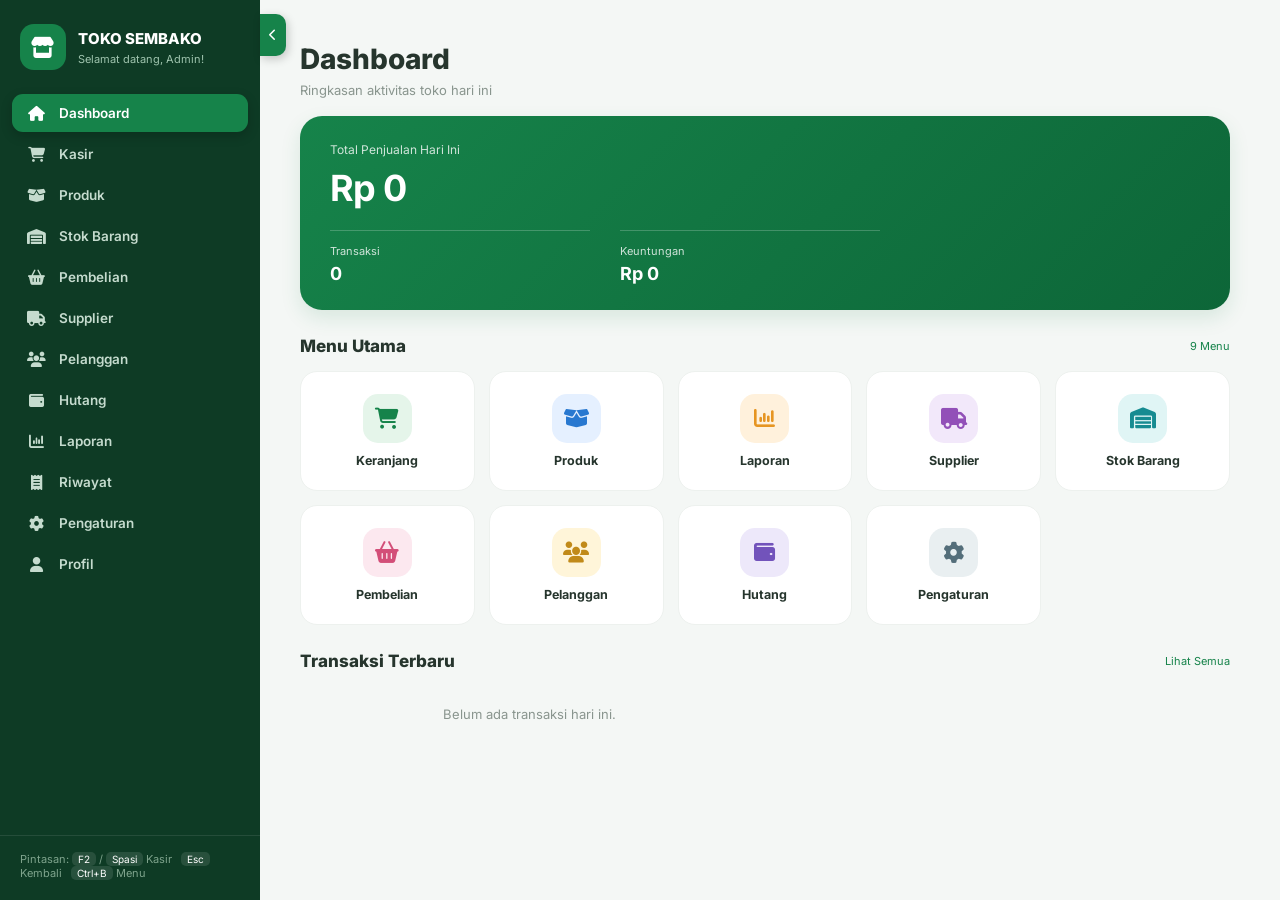
==== commit 20fb2ea9: "Add files via upload" ====
--- a/offline-desktop/index.html
+++ b/offline-desktop/index.html
@@ -1,4 +1,3 @@
-
 <!DOCTYPE html>
 <html lang="id">
 <head>
@@ -749,10 +748,10 @@
 .tidy-field label { display: block; margin-bottom: 6px; color: #53645A; font-size: 12px; font-weight: 700; }
 
 /* ===== VERSI KOMPUTER ===== */
-:root { --side-w: 260px; }
+:root { --side-w: 260px; --side-open: 260px; }
 html { scrollbar-gutter: stable; overflow-x: hidden; }
 body { padding: 0 !important; background: #F4F7F5; overflow-x: hidden; }
-.sidebar { position: fixed; z-index: 25; top: 0; left: 0; bottom: 0; width: var(--side-w); display: flex; flex-direction: column; background: #0E3B25; color: #fff; overflow-y: auto; }
+.sidebar { position: fixed; z-index: 25; top: 0; left: 0; bottom: 0; width: var(--side-open); display: flex; flex-direction: column; background: #0E3B25; color: #fff; overflow-y: auto; transition: transform .25s ease, visibility 0s; }
 .sidebar .header { padding: 24px 20px 18px; }
 .sidebar .brand h3 { font-size: 15px; color: #fff; }
 .sidebar .brand p { color: #9FC4AE; }
@@ -945,13 +944,24 @@
 
 
 @media (max-width: 900px) {
-  :root { --side-w: 76px; }
+  :root { --side-w: 76px; --side-open: 76px; }
   .side-item span, .sidebar .brand, .side-foot { display: none; }
   .side-item { justify-content: center; padding: 13px 0; }
   .sidebar .header { justify-content: center; padding: 18px 0; }
   .content { padding: 24px 20px; }
   .product-list, #stockList { grid-template-columns: 1fr; }
 }
+
+/* ===== SIDEBAR bisa ditutup / dibuka ===== */
+.app { transition: margin-left .25s ease, width .25s ease; }
+.feature-modal { transition: left .25s ease; }
+#toastHost { transition: left .25s ease; }
+body.side-collapsed { --side-w: 0px; }
+body.side-collapsed .sidebar { transform: translateX(-100%); visibility: hidden; transition: transform .25s ease, visibility 0s linear .25s; }
+.side-toggle { position: fixed; z-index: 26; top: 14px; left: var(--side-w); display: flex; align-items: center; justify-content: center; width: 26px; height: 42px; padding: 0; border: 0; border-radius: 0 10px 10px 0; background: #16834A; color: #fff; box-shadow: 2px 3px 10px #0003; font-size: 12px; cursor: pointer; transition: left .25s ease, background .15s; }
+.side-toggle:hover { background: #0E6B3A; }
+.side-toggle i { transition: transform .25s ease; }
+body.side-collapsed .side-toggle i { transform: rotate(180deg); }
 
 /* ===== KASIR: panel kanan (cari produk & pembayaran) + pop-up konfirmasi ===== */
 .cashier-side.ks { --ks-navy:#0E3B25; --ks-blue:#16834A; --ks-line:#CFE3D5; --ks-soft:#F1F8F3; --ks-mut:#718078; --ks-mono:'Cascadia Mono','Consolas','DejaVu Sans Mono',Menlo,monospace; display:flex; flex-direction:column; gap:14px; }
@@ -1077,6 +1087,8 @@
 </head>
 
 <body>
+<button type="button" class="side-toggle" id="sideToggle" aria-label="Tutup menu samping" aria-expanded="true" title="Tutup / buka menu (Ctrl+B)"><i class="fa-solid fa-chevron-left" aria-hidden="true"></i></button>
+<script>try { if (localStorage.getItem('posoff_sideCollapsed') === '1') document.body.classList.add('side-collapsed'); } catch (e) {}</script>
 <aside class="sidebar">
   <header class="header">
     <div class="logo">
@@ -1106,7 +1118,7 @@
     <button type="button" class="side-item" data-menu="Pengaturan"><i class="fa-solid fa-gear"></i><span>Pengaturan</span></button>
     <button type="button" class="side-item" data-menu="Profil"><i class="fa-solid fa-user"></i><span>Profil</span></button>
   </nav>
-  <div class="side-foot">Pintasan: <kbd>F2</kbd> Kasir &nbsp; <kbd>Esc</kbd> Kembali</div>
+  <div class="side-foot">Pintasan: <kbd>F2</kbd> / <kbd>Spasi</kbd> Kasir &nbsp; <kbd>Esc</kbd> Kembali &nbsp; <kbd>Ctrl+B</kbd> Menu</div>
 </aside>
 <div class="app">
 
@@ -1419,6 +1431,11 @@
 function showFeature(title, html) {
   const modal = document.getElementById('featureModal');
   const isOpen = modal.classList.contains('open');
+  /* simpan posisi scroll kasir supaya render ulang (tombol +/-, ubah harga, tambah barang) tidak melompat ke atas */
+  const keepScroll = (isOpen && activeFeature === title && (title === 'Kasir' || title === 'Keranjang'))
+    ? ['#featureContent', '.cashier-page-content', '.cashier-table-scroll', '.ks-card .cashier-results']
+        .map(sel => [sel, (document.querySelector(sel) || {}).scrollTop || 0])
+    : null;
   if (!isOpen && !restoringFeature) {
     featureHistory = [];
     featureSessionId = `${Date.now()}-${Math.random()}`;
@@ -1445,6 +1462,7 @@
     }
   });
   modal.classList.add('open');
+  if (keepScroll) keepScroll.forEach(([sel, top]) => { const el = document.querySelector(sel); if (el && top) el.scrollTop = top; });
   syncNavigation(title);
 }
 function backFeature() {
@@ -1467,6 +1485,7 @@
   return data.suppliers.map(supplier => `<option value="${supplier.id}">${escapeHTML(supplier.name)}</option>`).join('');
 }
 function openMenu(menu) {
+  if (window.Akses && !Akses.jaga(menu)) return;
   const contents = {
     'Keranjang': renderCashier(), 'Kasir': renderCashier(),
     'Produk': renderProducts(), 'Stok Barang': renderStock(), 'Cek Stok Menipis': renderLowStock(),
@@ -1539,7 +1558,7 @@
       </form>
     </section>
   </div>`);
-  document.getElementById('cartItemPrice').focus();
+  document.getElementById('cartItemPrice').focus({ preventScroll: true });
 }
 function closeCartPrice() {
   document.getElementById('cartPriceOverlay')?.remove();
@@ -1655,7 +1674,7 @@
   const available = data.products.filter(product => product.stock > 0 || ignoreStockLimit());
   const matches = query ? available.filter(product => `${product.name} ${product.barcode || ''}`.toLocaleLowerCase('id-ID').includes(query)) : available.slice(0, 12);
   results.innerHTML = matches.length ? matches.map(product => `<button class="cashier-product" type="button" onclick="addProductToCart(${product.id})"><strong>${escapeHTML(product.name)}</strong><small>${rupiah(product.price)}${product.unit ? ' · ' + escapeHTML(product.unit) : ''} · Stok ${product.stock}</small></button>`).join('') : emptyMessage('Produk tidak ditemukan atau stok habis.');
-  if (!query) document.getElementById('cashierSearch').focus();
+  if (!query) document.getElementById('cashierSearch').focus({ preventScroll: true });
 }
 function addFromSearchInput() {
   const input = document.getElementById('cashierSearch');
@@ -1790,7 +1809,7 @@
   if (pendingPayment?.transaction) return finishPayment();
   pendingPayment = null;
   document.getElementById('paymentOverlay')?.remove();
-  (document.getElementById('cashierCash') || document.getElementById('cashierCustomer') || document.getElementById('cashierSearch'))?.focus();
+  (document.getElementById('cashierCash') || document.getElementById('cashierCustomer') || document.getElementById('cashierSearch'))?.focus({ preventScroll: true });
 }
 async function scanProductBarcode() {
   if (!('BarcodeDetector' in window) || !navigator.mediaDevices?.getUserMedia) {
@@ -2825,6 +2844,10 @@
       <button type="submit">Simpan profil</button></form>`;
 }
 function renderSettings() {
+  const kartu = window.Akses ? Akses.renderKartu() : '';
+  return window.Akses?.karyawan() ? kartu : kartu + renderSettingsToko();
+}
+function renderSettingsToko() {
   return `<form class="feature-form tidy-form" onsubmit="saveSettings(event)"><h3>Informasi toko</h3>
       <div class="tidy-two"><div class="tidy-field"><label for="shopName">Nama toko</label><input id="shopName" name="shop" placeholder="Nama toko" value="${escapeHTML(data.settings.shop)}" required></div>
       <div class="tidy-field"><label for="shopAddress">Alamat toko (opsional)</label><input id="shopAddress" name="address" placeholder="Alamat toko (opsional)" value="${escapeHTML(data.settings.address || '')}"></div></div>
@@ -3148,6 +3171,7 @@
 function updateAkunBadge() {}
 
 function updateDashboard() {
+  window.Akses?.terapkan();
   updateAkunBanner();
   updateAkunBadge();
   const today = new Date().toDateString();
@@ -3216,7 +3240,7 @@
   const originalOpen = openMenu;
   openMenu = function (menu) {
     originalOpen(menu);
-    if (menu === 'Kasir' || menu === 'Keranjang') document.getElementById('cashierSearch')?.focus();
+    if (menu === 'Kasir' || menu === 'Keranjang') document.getElementById('cashierSearch')?.focus({ preventScroll: true });
   };
   document.querySelectorAll('.side-item').forEach(button => button.addEventListener('click', () => {
     const menu = button.dataset.menu;
@@ -3224,7 +3248,19 @@
   }));
   document.addEventListener('keydown', event => {
     const tag = (event.target.tagName || '').toLowerCase();
+    if ((event.ctrlKey || event.metaKey) && !event.shiftKey && !event.altKey && String(event.key).toLowerCase() === 'b') { event.preventDefault(); document.getElementById('sideToggle')?.click(); return; }
     if (event.key === 'F2') { event.preventDefault(); openMenu('Kasir'); return; }
+    /* Spasi: dari menu lain -> buka Kasir; di dalam Kasir -> fokus kembali ke kolom cari barang.
+       Diabaikan saat mengetik di kolom isian atau saat ada pop-up. */
+    if (event.code === 'Space' && !event.ctrlKey && !event.metaKey && !event.altKey && !event.shiftKey && !event.repeat && !event.isComposing
+        && !['input', 'textarea', 'select'].includes(tag) && !event.target.isContentEditable
+        && !document.querySelector('.payment-overlay, .product-limit-overlay, .camera-overlay, .app-dialog-overlay')) {
+      event.preventDefault();
+      const inCashier = document.getElementById('featureModal').classList.contains('open') && (activeFeature === 'Kasir' || activeFeature === 'Keranjang');
+      if (inCashier) document.getElementById('cashierSearch')?.focus({ preventScroll: true });
+      else openMenu('Kasir');
+      return;
+    }
     if (event.key === 'Escape' && !document.querySelector('.payment-overlay, .product-limit-overlay, .camera-overlay, .app-dialog-overlay')
         && document.getElementById('featureModal').classList.contains('open')) { backFeature(); return; }
     if (event.key === 'Escape') {
@@ -3241,6 +3277,15 @@
       addFromSearchInput();
     }
   });
+  const sideBtn = document.getElementById('sideToggle');
+  function setSide(collapsed, save) {
+    document.body.classList.toggle('side-collapsed', collapsed);
+    sideBtn.setAttribute('aria-expanded', String(!collapsed));
+    sideBtn.setAttribute('aria-label', collapsed ? 'Buka menu samping' : 'Tutup menu samping');
+    if (save) { try { localStorage.setItem('posoff_sideCollapsed', collapsed ? '1' : '0'); } catch (e) {} }
+  }
+  setSide(document.body.classList.contains('side-collapsed'), false);
+  sideBtn.addEventListener('click', () => setSide(!document.body.classList.contains('side-collapsed'), true));
   syncNavigation('Dashboard');
 })();
 </script>
@@ -3280,5 +3325,6 @@
   });
 })();
 </script>
+<script src="akses.js"></script>
 </body>
 </html>
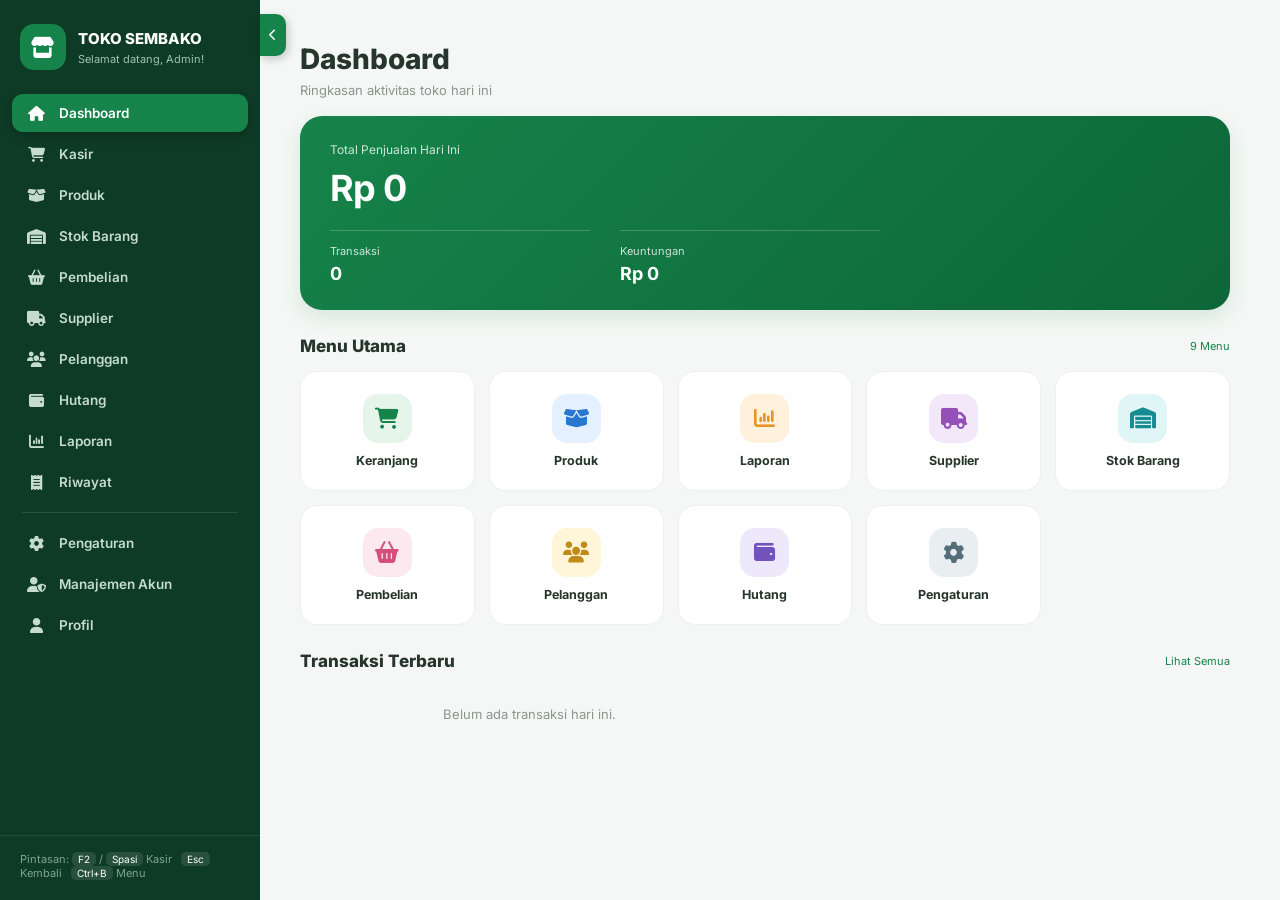
==== commit 6f7b4cf2: "Desktop: tombol Manajemen Akun di sidebar, rapikan sidebar & Pengaturan - Tambah tombol Manajemen Ak" ====
--- a/offline-desktop/index.html
+++ b/offline-desktop/index.html
@@ -761,6 +761,8 @@
 .side-item i { width: 20px; text-align: center; font-size: 15px; }
 .side-item:hover { background: #ffffff14; color: #fff; }
 .side-item.active { background: #16834A; color: #fff; box-shadow: 0 4px 12px #0003; }
+.side-nav { overflow-y: auto; overflow-x: hidden; min-height: 0; }
+.side-sep { height: 1px; margin: 8px 10px; background: #ffffff1c; }
 .side-foot { padding: 16px 20px 20px; color: #7FA48D; font-size: 11px; border-top: 1px solid #ffffff18; }
 .side-foot kbd { padding: 1px 6px; border-radius: 5px; background: #ffffff1c; color: #fff; font: inherit; font-size: 10px; }
 
@@ -803,6 +805,7 @@
 .product-add-button { right: 44px !important; bottom: 36px !important; width: 60px; height: 60px; }
 .product-add-button:hover { background: #0D6638; }
 #stockList, #featureContent > .feature-card { max-width: 760px; }
+#emptyStockSetting, #printMode { display: block; width: 100%; min-height: 42px; margin-top: 10px; padding: 10px 12px; border: 1px solid #DCE5DF; border-radius: 10px; background: #fff; color: #26352D; font: inherit; font-size: 13px; }
 #stockList { display: grid; grid-template-columns: repeat(2, minmax(0, 1fr)); gap: 12px; max-width: none; }
 #stockList .feature-card { margin-bottom: 0; }
 .report-filters { grid-template-columns: repeat(auto-fit, minmax(160px, 1fr)); max-width: 760px; }
@@ -1115,7 +1118,9 @@
     <button type="button" class="side-item" data-menu="Hutang"><i class="fa-solid fa-wallet"></i><span>Hutang</span></button>
     <button type="button" class="side-item" data-menu="Laporan"><i class="fa-solid fa-chart-column"></i><span>Laporan</span></button>
     <button type="button" class="side-item" data-menu="Riwayat"><i class="fa-solid fa-receipt"></i><span>Riwayat</span></button>
+    <div class="side-sep" role="separator"></div>
     <button type="button" class="side-item" data-menu="Pengaturan"><i class="fa-solid fa-gear"></i><span>Pengaturan</span></button>
+    <button type="button" class="side-item" data-menu="Manajemen Akun"><i class="fa-solid fa-user-shield"></i><span>Manajemen Akun</span></button>
     <button type="button" class="side-item" data-menu="Profil"><i class="fa-solid fa-user"></i><span>Profil</span></button>
   </nav>
   <div class="side-foot">Pintasan: <kbd>F2</kbd> / <kbd>Spasi</kbd> Kasir &nbsp; <kbd>Esc</kbd> Kembali &nbsp; <kbd>Ctrl+B</kbd> Menu</div>
@@ -3081,7 +3086,9 @@
     const requiredNameIndex = indexOf('nama', 'produk', 'barang', 'nama barang', 'nama produk', 'product', 'product name', 'item', 'item name');
     const requiredPriceIndex = indexOf('harga', 'harga jual', 'price', 'selling price');
     if (requiredNameIndex < 0 || requiredPriceIndex < 0) throw new Error('File wajib memiliki kolom nama/produk/barang atau product, serta harga atau price.');
-    const imported = rows.slice(1).map((row, rowIndex) => {
+    let skipped = 0;
+    let imported = rows.slice(1).map((row, rowIndex) => {
+      if (!row || row.every(cell => !String(cell ?? '').trim())) return null;
       const value = (...names) => {
         const index = indexOf(...names);
         return index < 0 ? '' : (row[index] || '').trim();
@@ -3095,14 +3102,23 @@
       const cost = costValue === '' ? 0 : Number(costValue);
       const stock = stockValue === '' ? 1 : Number(stockValue);
       if (!name || !Number.isFinite(price) || price < 0 || !Number.isFinite(cost) || cost < 0 || !Number.isInteger(stock) || stock < 0 || (id && (!Number.isSafeInteger(Number(id)) || Number(id) < 1))) {
-        throw new Error(`Data produk pada baris ${rowIndex + 2} tidak valid.`);
+        skipped++;
+        return null;
       }
       const rawBarcode = value('barcode');
       const barcodeText = rawBarcode.match(/^="([^"]*)"$/)?.[1] ?? (rawBarcode.startsWith("'") ? rawBarcode.slice(1) : rawBarcode);
       const barcode = expandScientificNumber(barcodeText);
       return { id, name, price, cost, stock, unit: value('satuan', 'unit'), barcode };
+    }).filter(Boolean);
+    const seenIds = new Set(), seenBarcodes = new Set();
+    imported = imported.filter(product => {
+      if ((product.id && seenIds.has(product.id)) || (product.barcode && seenBarcodes.has(product.barcode))) { skipped++; return false; }
+      if (product.id) seenIds.add(product.id);
+      if (product.barcode) seenBarcodes.add(product.barcode);
+      return true;
     });
-    if (!(await askConfirm(`Impor ${imported.length} produk? Produk yang cocok akan diperbarui, lainnya ditambahkan.`, { title: 'Impor produk', okText: 'Impor' }))) return;
+    if (!imported.length) throw new Error('Tidak ada baris produk yang valid untuk diimpor.');
+    if (!(await askConfirm(`Impor ${imported.length} produk?${skipped ? ` ${skipped} baris tidak valid akan dilewati.` : ''} Produk yang cocok akan diperbarui, lainnya ditambahkan.`, { title: 'Impor produk', okText: 'Impor' }))) return;
     if (!data.settings.unlimitedProducts) {
       const projectedProducts = [...data.products];
       for (const item of imported) {
@@ -3116,13 +3132,6 @@
         return;
       }
     }
-    const seenIds = new Set(), seenBarcodes = new Set();
-    imported.forEach(product => {
-      if (product.id && seenIds.has(product.id)) throw new Error(`ID produk duplikat: ${product.id}`);
-      if (product.barcode && seenBarcodes.has(product.barcode)) throw new Error(`Barcode duplikat: ${product.barcode}`);
-      if (product.id) seenIds.add(product.id);
-      if (product.barcode) seenBarcodes.add(product.barcode);
-    });
     imported.forEach(item => {
       const existing = (item.id && data.products.find(product => String(product.id) === item.id))
         || (item.barcode && data.products.find(product => String(product.barcode || '') === item.barcode))
@@ -3136,7 +3145,7 @@
     });
         saveData();
     openMenu('Produk');
-    notify(`${imported.length} produk berhasil diimpor.`);
+    notify(`${imported.length} produk berhasil diimpor.${skipped ? ` ${skipped} baris tidak valid dilewati.` : ''}`);
   } catch (error) {
     notify(error.message || 'File CSV tidak dapat dibaca.');
   } finally {
@@ -3244,7 +3253,7 @@
   };
   document.querySelectorAll('.side-item').forEach(button => button.addEventListener('click', () => {
     const menu = button.dataset.menu;
-    if (menu === 'Dashboard') closeFeature(); else openMenu(menu);
+    if (menu === 'Dashboard') closeFeature(); else if (menu === 'Manajemen Akun') { if (window.Akses) Akses.buka(); } else openMenu(menu);
   }));
   document.addEventListener('keydown', event => {
     const tag = (event.target.tagName || '').toLowerCase();
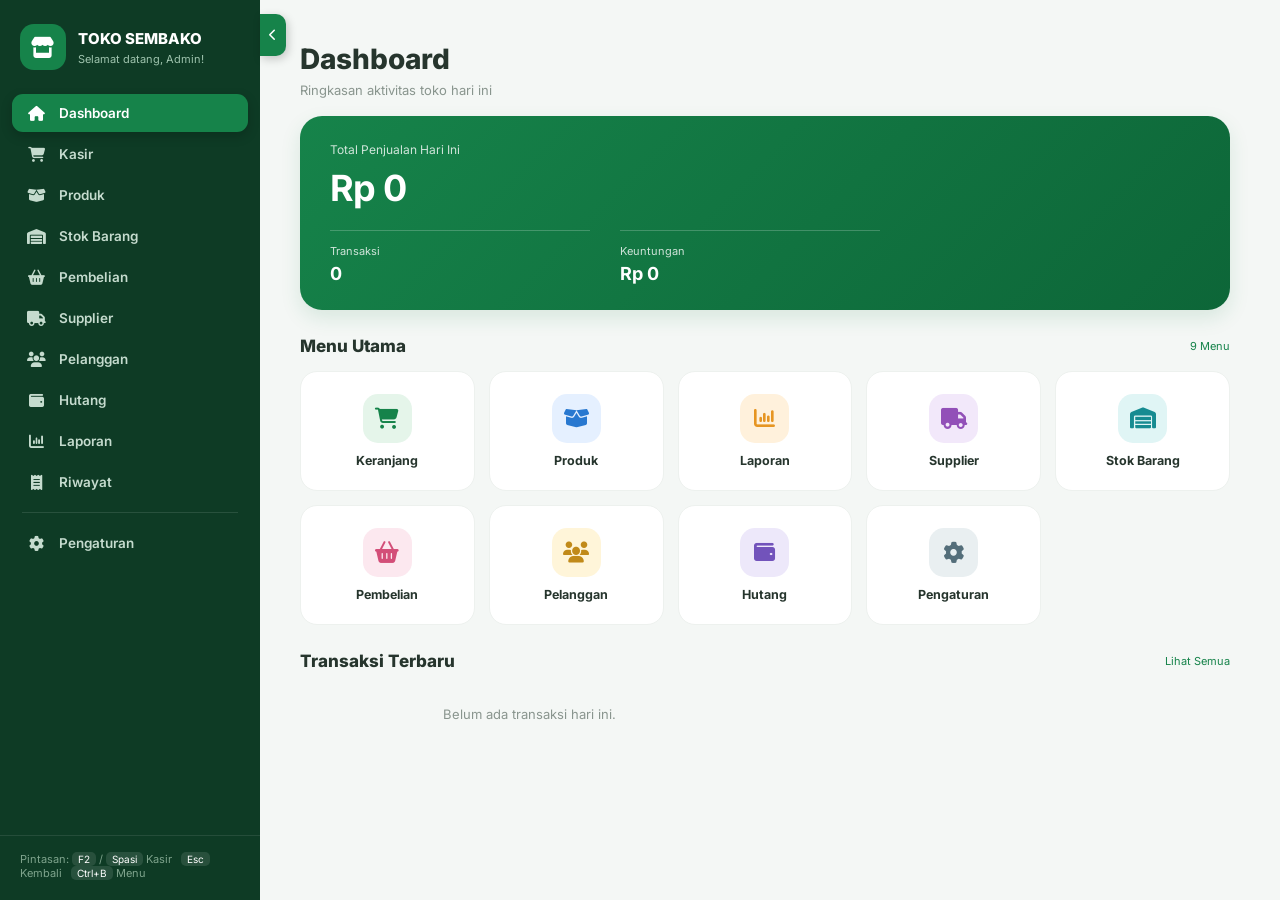
==== commit a34167ce: "Desktop: Profil dan Manajemen Akun pindah ke halaman Pengaturan - Hapus tombol Profil dan Manajemen " ====
--- a/offline-desktop/index.html
+++ b/offline-desktop/index.html
@@ -805,6 +805,7 @@
 .product-add-button { right: 44px !important; bottom: 36px !important; width: 60px; height: 60px; }
 .product-add-button:hover { background: #0D6638; }
 #stockList, #featureContent > .feature-card { max-width: 760px; }
+.akses-kartu button { min-width: 78px; }
 #emptyStockSetting, #printMode { display: block; width: 100%; min-height: 42px; margin-top: 10px; padding: 10px 12px; border: 1px solid #DCE5DF; border-radius: 10px; background: #fff; color: #26352D; font: inherit; font-size: 13px; }
 #stockList { display: grid; grid-template-columns: repeat(2, minmax(0, 1fr)); gap: 12px; max-width: none; }
 #stockList .feature-card { margin-bottom: 0; }
@@ -1120,8 +1121,6 @@
     <button type="button" class="side-item" data-menu="Riwayat"><i class="fa-solid fa-receipt"></i><span>Riwayat</span></button>
     <div class="side-sep" role="separator"></div>
     <button type="button" class="side-item" data-menu="Pengaturan"><i class="fa-solid fa-gear"></i><span>Pengaturan</span></button>
-    <button type="button" class="side-item" data-menu="Manajemen Akun"><i class="fa-solid fa-user-shield"></i><span>Manajemen Akun</span></button>
-    <button type="button" class="side-item" data-menu="Profil"><i class="fa-solid fa-user"></i><span>Profil</span></button>
   </nav>
   <div class="side-foot">Pintasan: <kbd>F2</kbd> / <kbd>Spasi</kbd> Kasir &nbsp; <kbd>Esc</kbd> Kembali &nbsp; <kbd>Ctrl+B</kbd> Menu</div>
 </aside>
@@ -2848,8 +2847,11 @@
       <div class="tidy-field"><label for="profileAdmin">Nama admin</label><input id="profileAdmin" name="admin" placeholder="Nama admin" value="${escapeHTML(data.settings.admin)}" required></div>
       <button type="submit">Simpan profil</button></form>`;
 }
+function renderProfilKartu() {
+  return `<section class="feature-card akun-card akses-kartu"><div class="ikon"><i class="fa-solid fa-user" aria-hidden="true"></i></div><div class="teks"><strong>Profil</strong><span>${escapeHTML(data.settings.admin || 'Admin')}</span></div><button type="button" onclick="openMenu('Profil')">Ubah</button></section>`;
+}
 function renderSettings() {
-  const kartu = window.Akses ? Akses.renderKartu() : '';
+  const kartu = renderProfilKartu() + (window.Akses ? Akses.renderKartu() : '');
   return window.Akses?.karyawan() ? kartu : kartu + renderSettingsToko();
 }
 function renderSettingsToko() {
@@ -3241,7 +3243,7 @@
 <script>
 /* ===== VERSI KOMPUTER: sidebar, pintasan keyboard ===== */
 function syncNavigation(feature) {
-  const map = { 'Home': 'Dashboard', 'Keranjang': 'Kasir', 'Produk Terlaris': 'Laporan', 'Cek Stok Menipis': 'Stok Barang' };
+  const map = { 'Home': 'Dashboard', 'Keranjang': 'Kasir', 'Produk Terlaris': 'Laporan', 'Cek Stok Menipis': 'Stok Barang', 'Profil': 'Pengaturan' };
   const active = map[feature] || feature;
   document.querySelectorAll('.side-item').forEach(item => item.classList.toggle('active', item.dataset.menu === active));
 }
@@ -3253,7 +3255,7 @@
   };
   document.querySelectorAll('.side-item').forEach(button => button.addEventListener('click', () => {
     const menu = button.dataset.menu;
-    if (menu === 'Dashboard') closeFeature(); else if (menu === 'Manajemen Akun') { if (window.Akses) Akses.buka(); } else openMenu(menu);
+    if (menu === 'Dashboard') closeFeature(); else openMenu(menu);
   }));
   document.addEventListener('keydown', event => {
     const tag = (event.target.tagName || '').toLowerCase();
